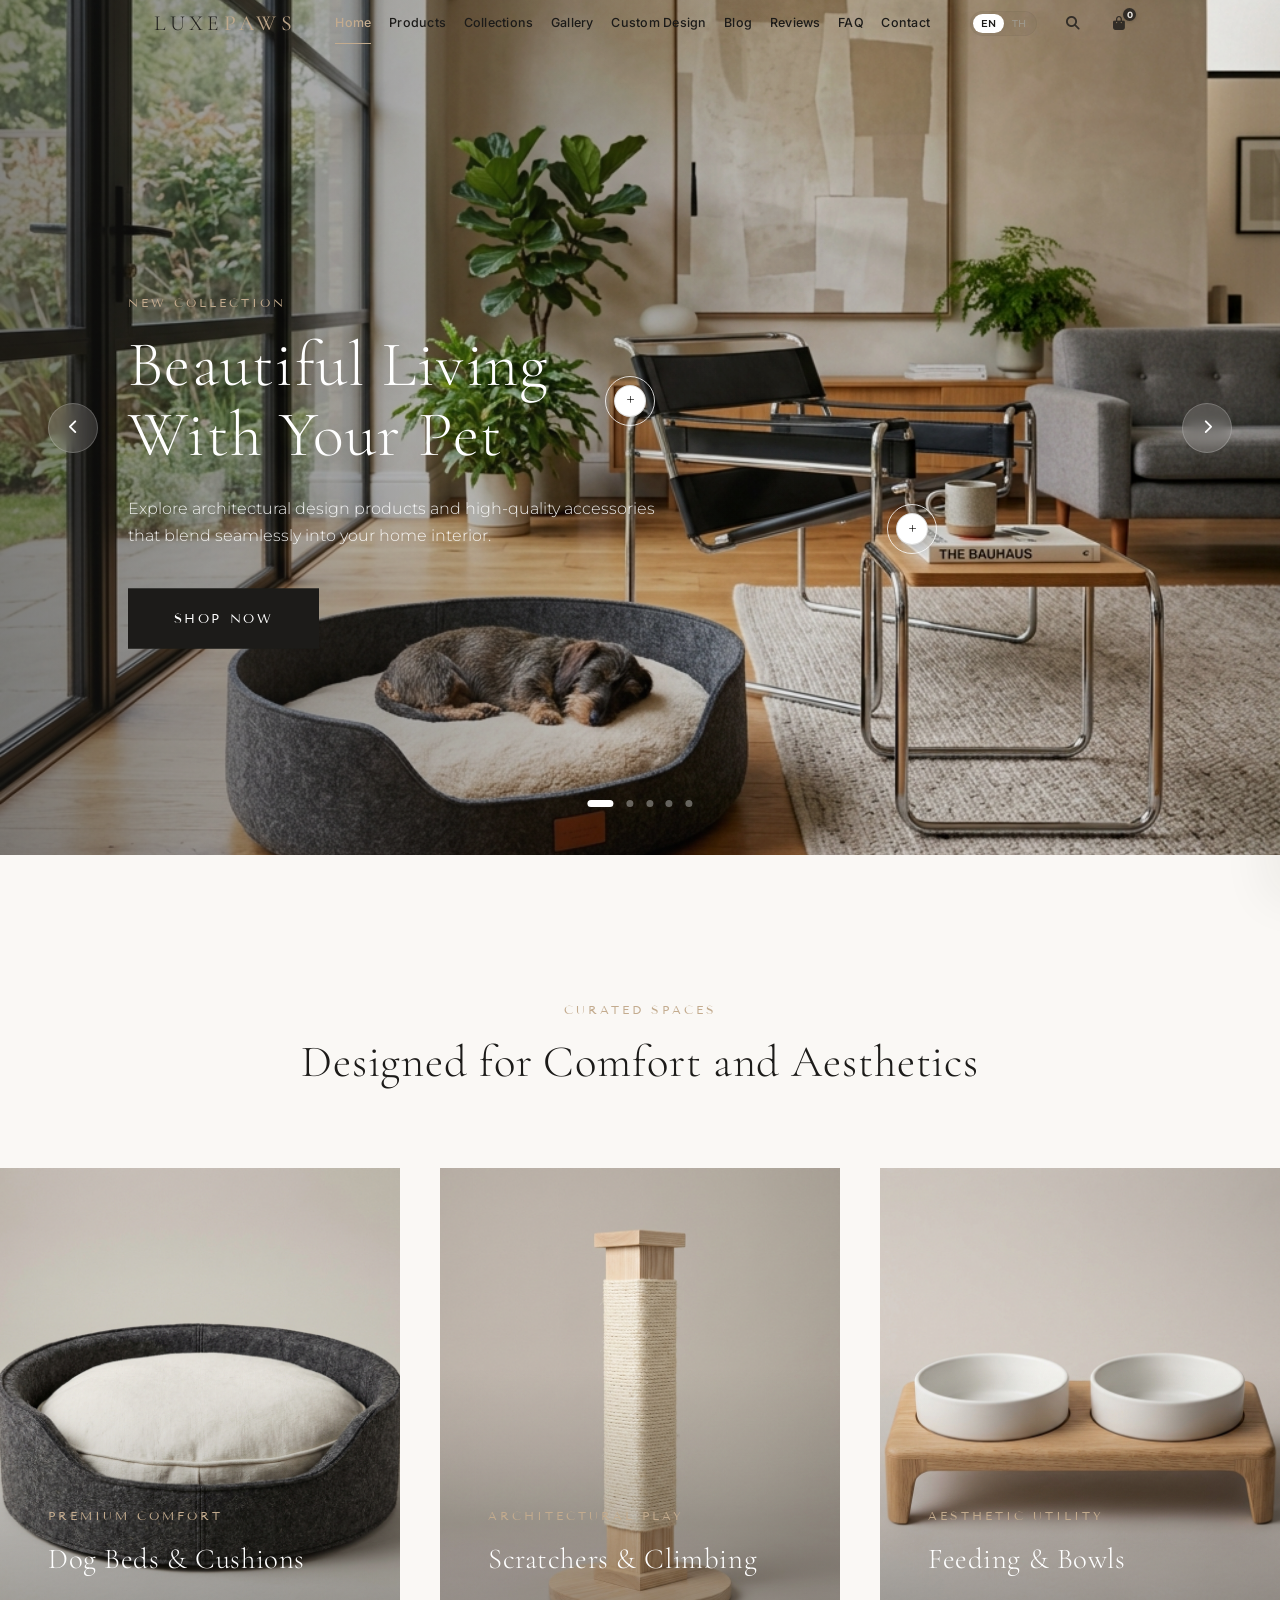
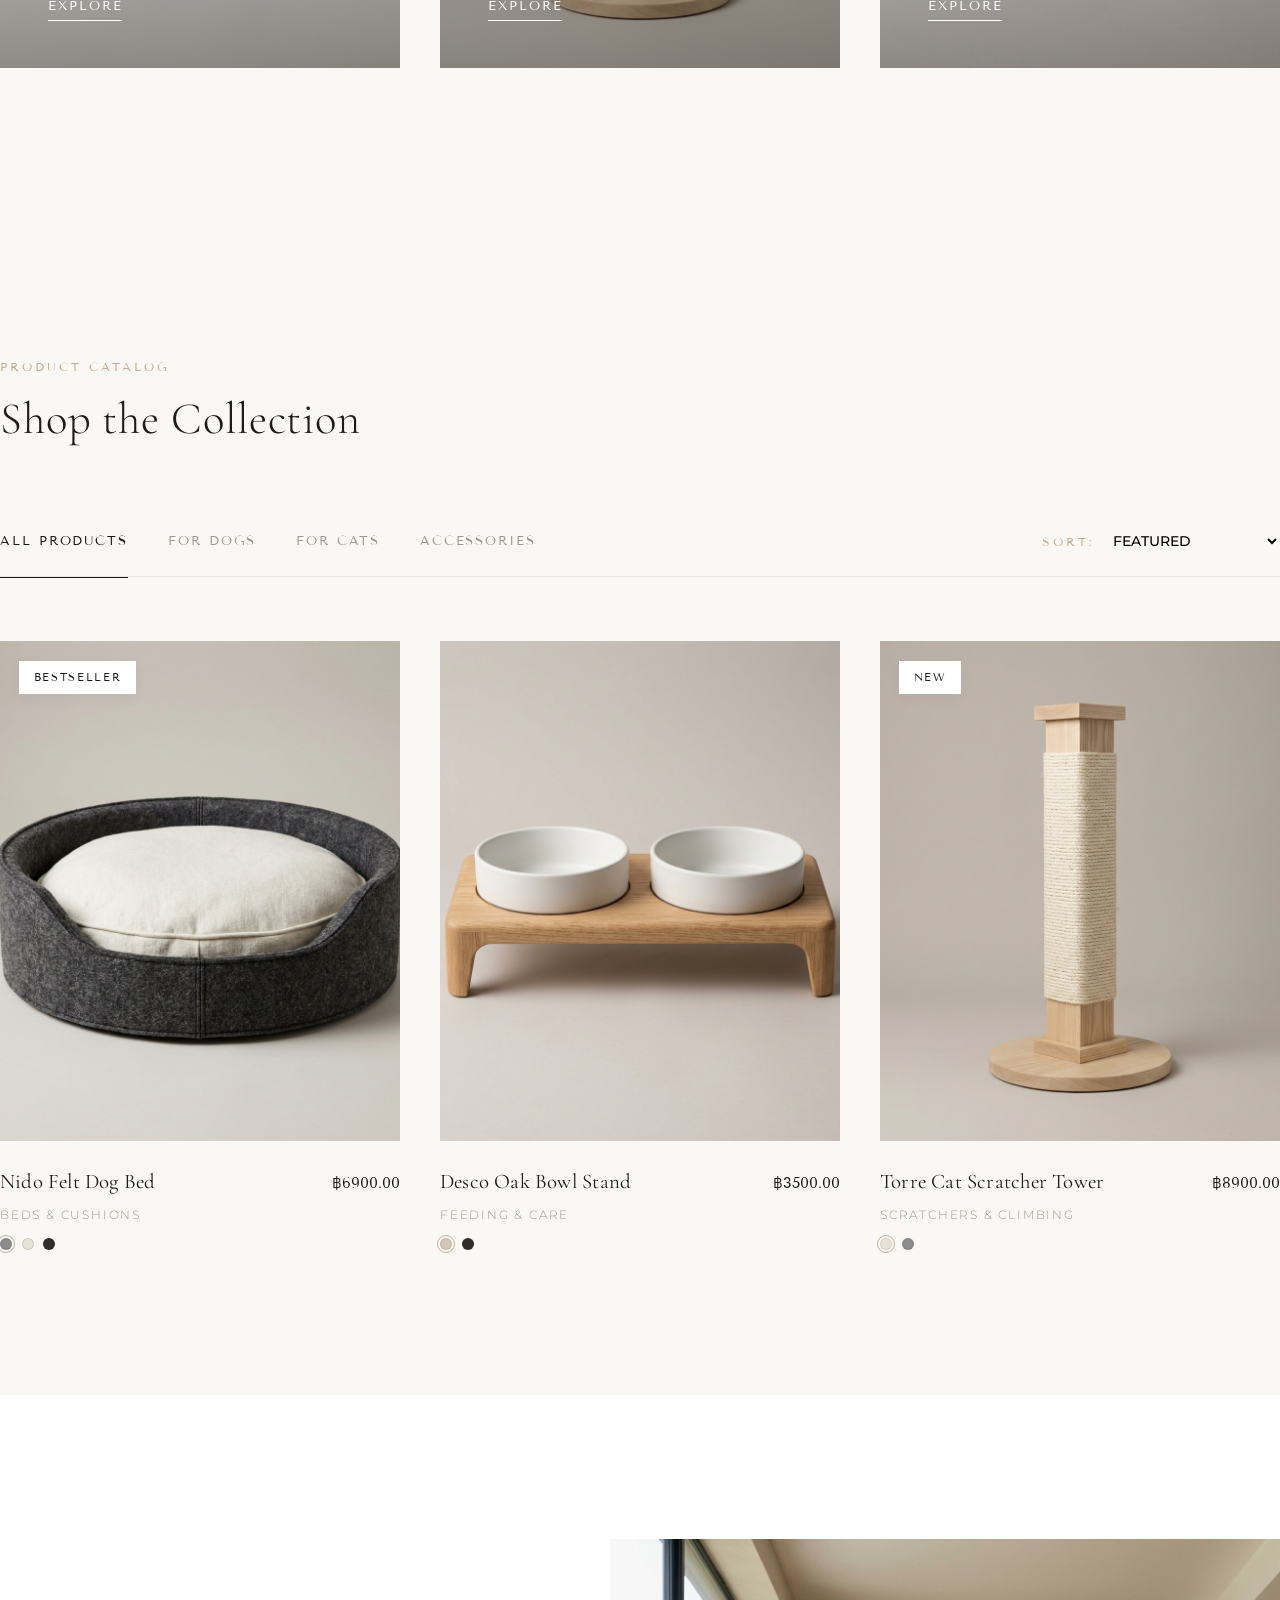
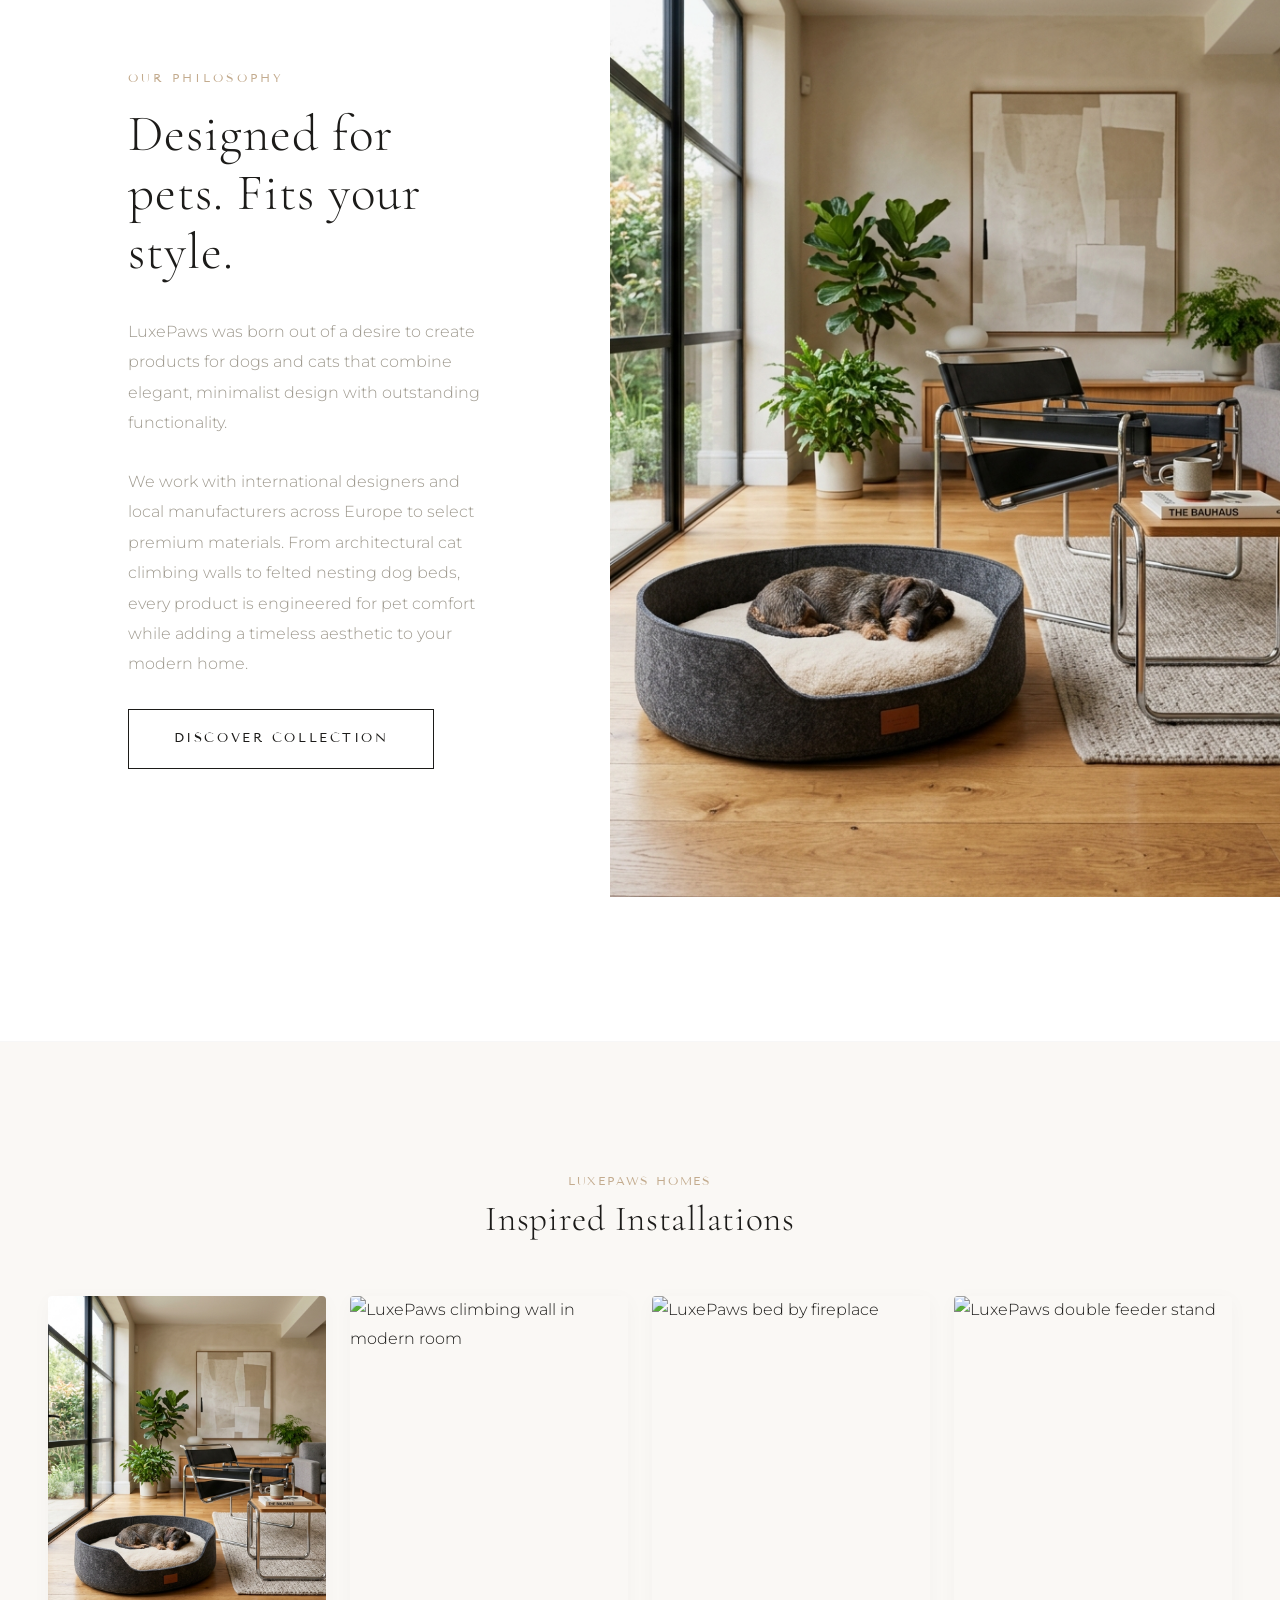
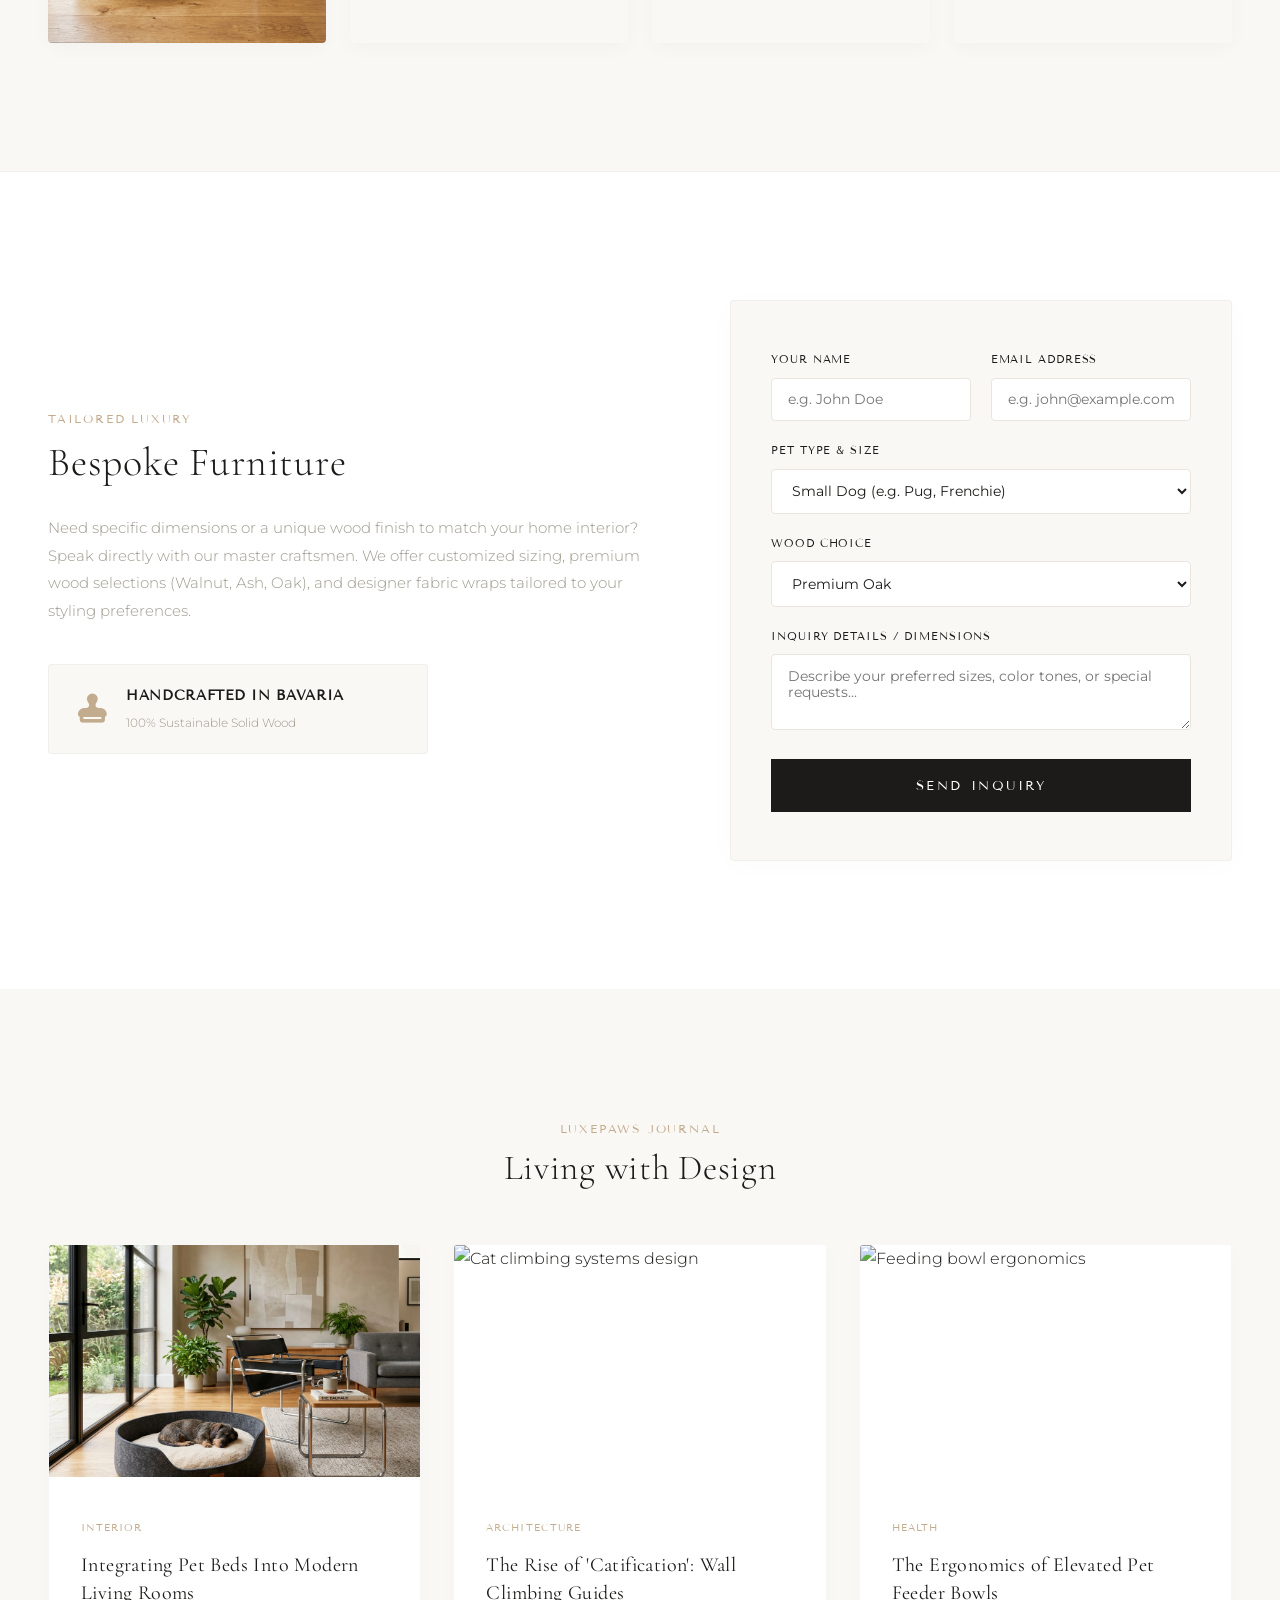
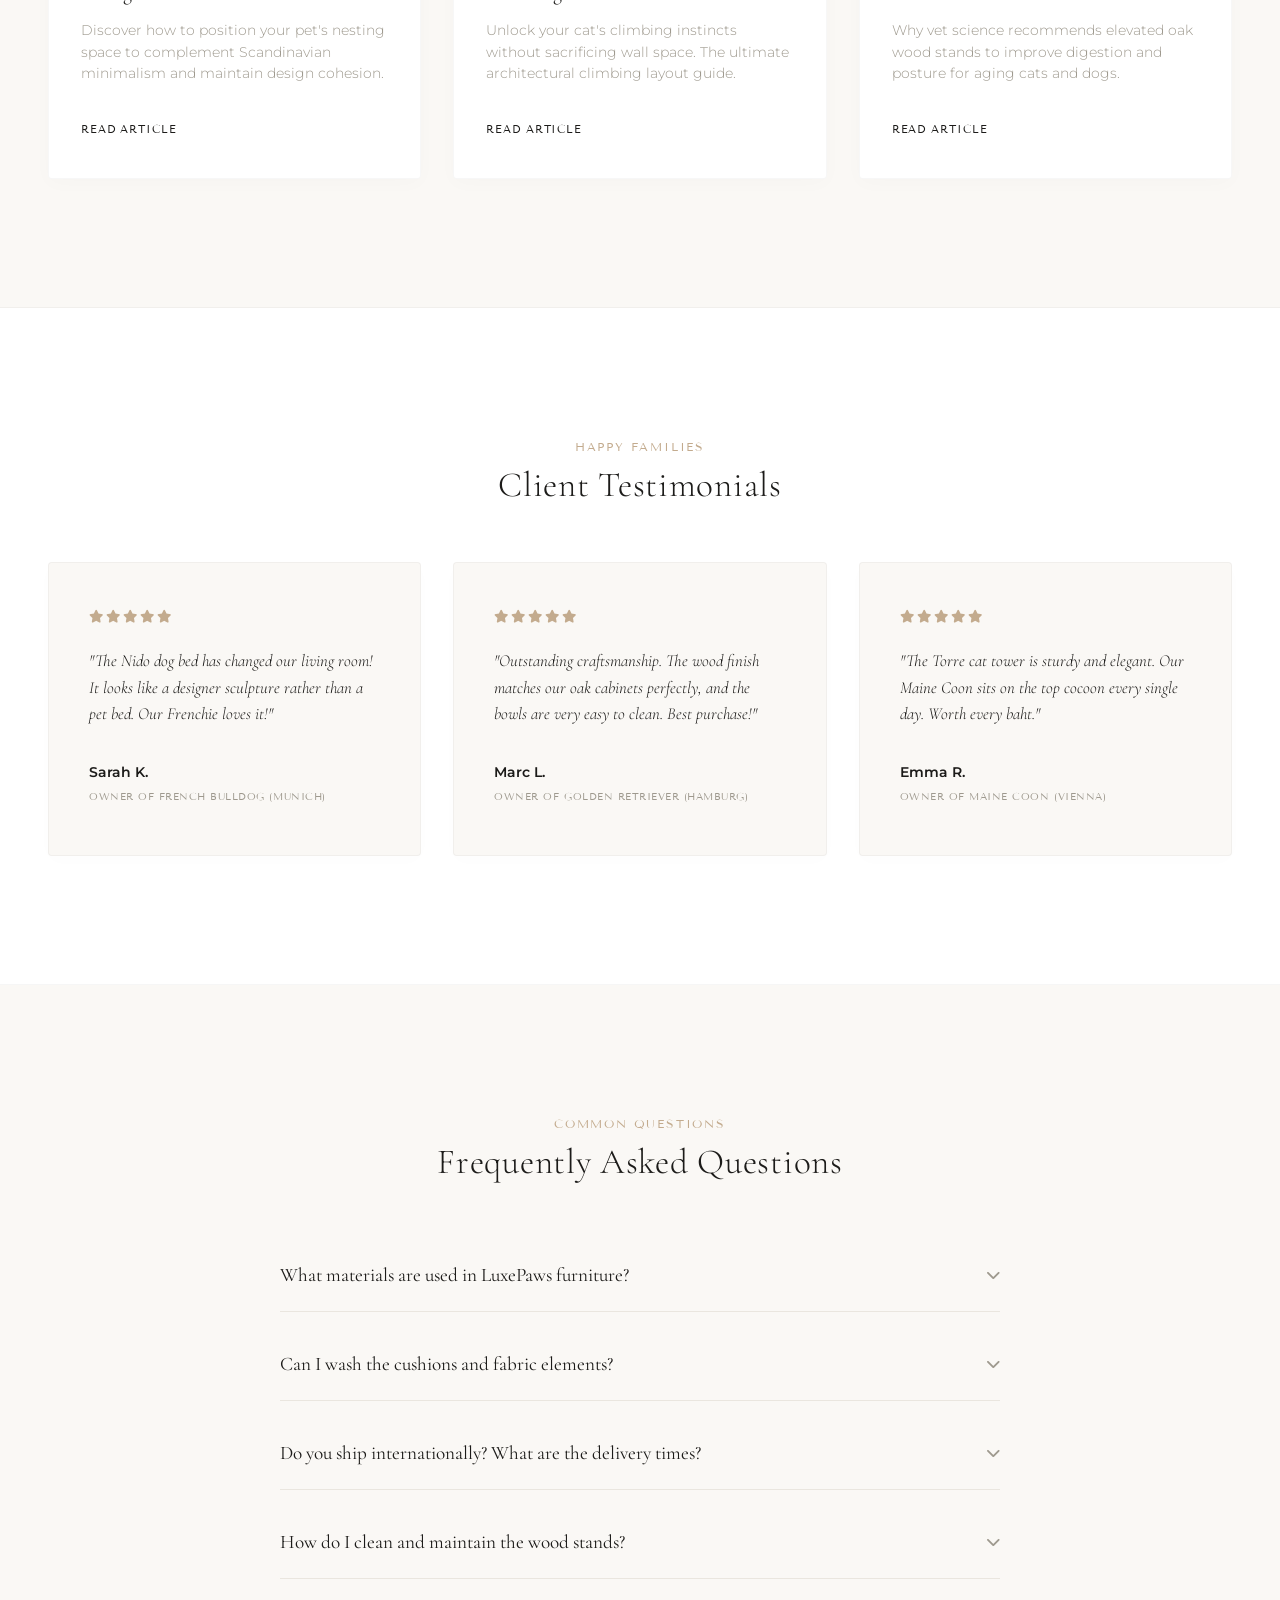
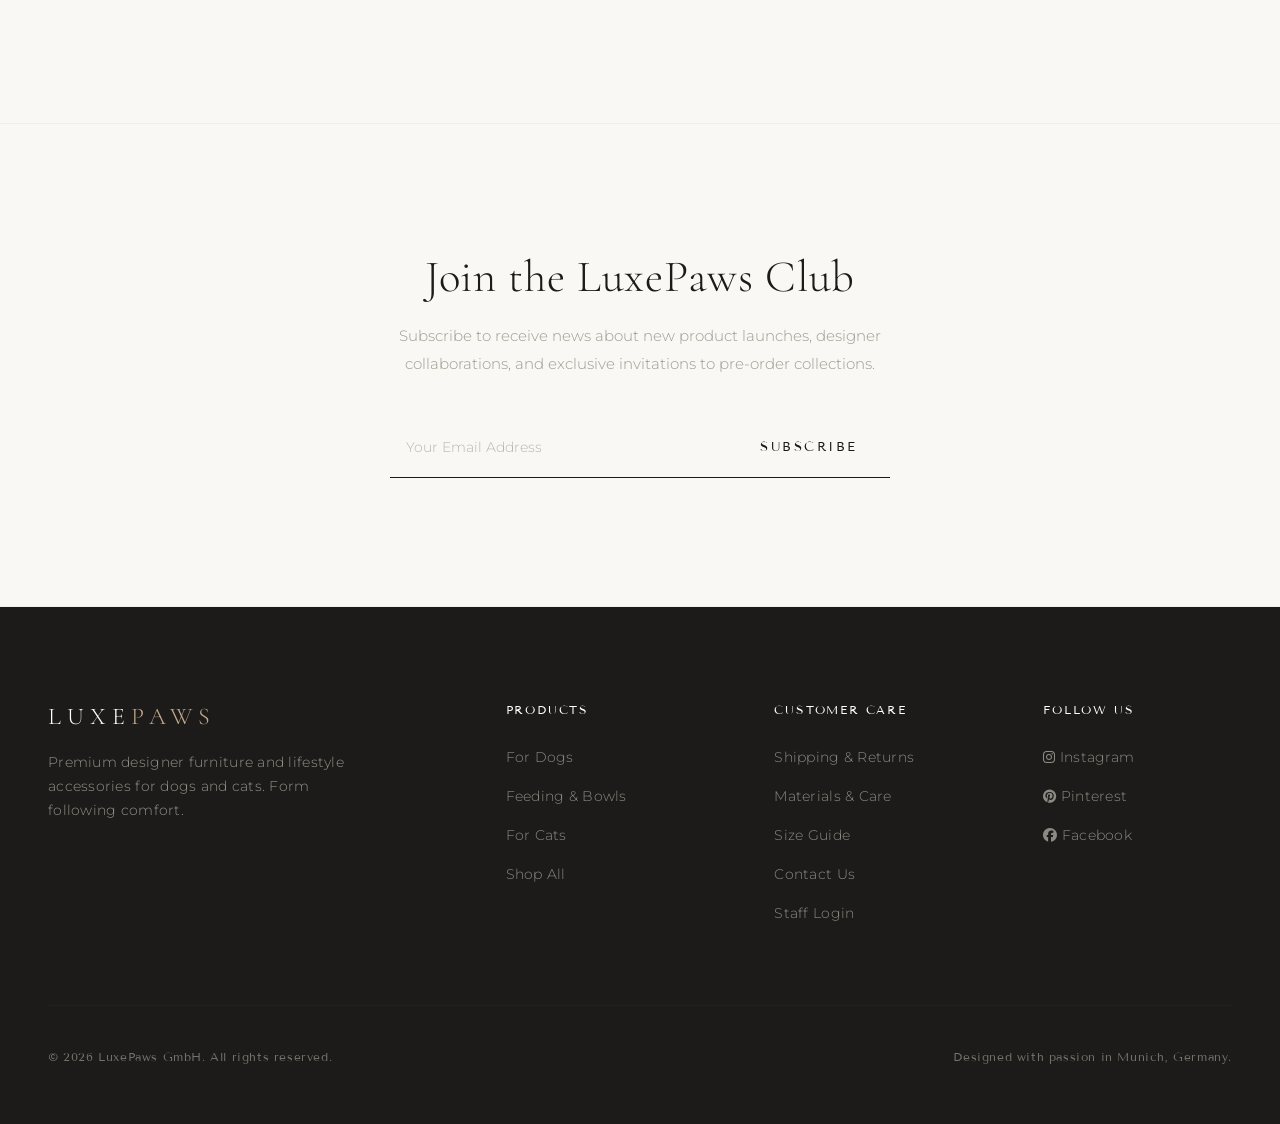
==== index.html @ c230a744 "Convert currency symbol and values to Thai Baht across storefront, cart, checkout, admin metrics, an" ====
<!DOCTYPE html>
<html lang="en">
<head>
  <meta charset="UTF-8">
  <meta name="viewport" content="width=device-width, initial-scale=1.0">
  <meta name="description" content="LuxePaws - Premium designer furniture and accessories for dogs and cats. Timeless design, sustainable materials, and exceptional quality.">
  <title>LuxePaws | Premium Design for Dogs & Cats</title>
  
  <!-- FontAwesome for icons -->
  <link rel="stylesheet" href="https://cdnjs.cloudflare.com/ajax/libs/font-awesome/6.4.0/css/all.min.css">
  
  <!-- Firebase App & Services SDK CDNs (Compat version) -->
  <script src="https://www.gstatic.com/firebasejs/10.8.0/firebase-app-compat.js"></script>
  <script src="https://www.gstatic.com/firebasejs/10.8.0/firebase-auth-compat.js"></script>
  <script src="https://www.gstatic.com/firebasejs/10.8.0/firebase-firestore-compat.js"></script>
  
  <!-- Custom CSS -->
  <link rel="stylesheet" href="index.css">
</head>
<body>

  <!-- Backdrop for Cart Drawer -->
  <div class="cart-backdrop" id="cartBackdrop"></div>

  <!-- Header Navigation (Apple-style Layout) -->
  <header id="header">
    <div class="container nav-wrapper">
      
      <!-- Logo (Left) -->
      <a href="#heroSection" class="logo" id="logoLink">Luxe<span>Paws</span></a>
      
      <!-- Navigation Links (Middle) -->
      <nav class="nav-links">
        <a href="#heroSection" data-i18n="nav_home">Home</a>
        <a href="#shop" class="filter-link" data-target="all" data-i18n="nav_products">Products</a>
        <a href="#collectionsSection" data-i18n="nav_collections">Collections</a>
        <a href="#gallerySection" data-i18n="nav_gallery">Gallery</a>
        <a href="#customSection" data-i18n="nav_custom">Custom Design</a>
        <a href="#blogSection" data-i18n="nav_blog">Blog</a>
        <a href="#reviewsSection" data-i18n="nav_reviews">Reviews</a>
        <a href="#faqSection" data-i18n="nav_faq">FAQ</a>
        <a href="#contactSection" data-i18n="nav_contact">Contact</a>
      </nav>
      
      <!-- Navigation Actions (Right) -->
      <div class="nav-actions">
        <!-- Language Switcher -->
        <div class="lang-switcher">
          <button class="lang-btn active" data-lang="en">EN</button>
          <button class="lang-btn" data-lang="th">TH</button>
        </div>
        
        <button class="nav-icon" id="searchBtn" aria-label="Search">
          <i class="fa-solid fa-magnifying-glass"></i>
        </button>
        <button class="nav-icon" id="cartToggleBtn" aria-label="Cart">
          <i class="fa-solid fa-bag-shopping"></i>
          <span class="cart-count" id="cartCount">0</span>
        </button>
        <button class="menu-toggle" id="menuToggle" aria-label="Menu">
          <span></span>
          <span></span>
        </button>
      </div>
    </div>
  </header>

  <!-- Hero Section with 5-Slide Carousel -->
  <section class="hero" id="heroSection">
    <div class="hero-slider" id="heroSlider">
      
      <!-- Slide 1 (Dog Bed Focus) -->
      <div class="slide active">
        <div class="hero-img-container">
          <img src="assets/hero_banner.png" alt="Modern minimalist living room featuring LuxePaws designer pet furniture">
          <div class="hero-overlay"></div>
          
          <!-- Interactive Hotspots for Slide 1 -->
          <div class="hotspot hotspot-1" id="hotspot1">
            <div class="hotspot-trigger"></div>
            <div class="hotspot-popover">
              <h4 data-i18n="hs1_title">Nido Felt Dog Bed</h4>
              <p data-i18n="hs1_desc">Circular felt pet bed with plush cushion</p>
              <div class="price">฿6,900.00</div>
              <button class="popover-action quick-add-btn" data-id="1" data-title="Nido Felt Dog Bed" data-price="6900.00" data-img="assets/dog_bed.png" data-i18n="quick_add">Quick Add</button>
            </div>
          </div>
          
          <div class="hotspot hotspot-2" id="hotspot2">
            <div class="hotspot-trigger"></div>
            <div class="hotspot-popover">
              <h4 data-i18n="hs2_title">Desco Oak Bowl Stand</h4>
              <p data-i18n="hs2_desc">Minimalist wood & ceramic feeder stand</p>
              <div class="price">฿3,500.00</div>
              <button class="popover-action quick-add-btn" data-id="2" data-title="Desco Oak Bowl Stand" data-price="3500.00" data-img="assets/pet_bowl.png" data-i18n="quick_add">Quick Add</button>
            </div>
          </div>
        </div>
        
        <div class="hero-content">
          <span class="section-subtitle" style="color: var(--color-accent);" data-i18n="hero_subtitle">New Collection</span>
          <h1 class="serif-font" data-i18n="hero_title">Beautiful Living With Your Pet</h1>
          <p data-i18n="hero_desc">Explore architectural design products and high-quality accessories that blend seamlessly into your home interior.</p>
          <a href="#shop" class="btn btn-primary" data-i18n="hero_cta">Shop Now</a>
        </div>
      </div>
      
      <!-- Slide 2 (Cat Climbing Focus) -->
      <div class="slide">
        <div class="hero-img-container">
          <img src="assets/hero_slide2.png" alt="Minimalist cat climbing walls and designer scratchers">
          <div class="hero-overlay"></div>
          
          <!-- Interactive Hotspot for Slide 2 -->
          <div class="hotspot" style="top: 52%; left: 55%;">
            <div class="hotspot-trigger"></div>
            <div class="hotspot-popover">
              <h4 data-i18n="p3_title">Torre Cat Scratcher Tower</h4>
              <p data-i18n="p3_cat">Scratchers & Climbing</p>
              <div class="price">฿8,900.00</div>
              <button class="popover-action quick-add-btn" data-id="3" data-title="Torre Cat Scratcher Tower" data-price="8900.00" data-img="assets/cat_scratch.png" data-i18n="quick_add">Quick Add</button>
            </div>
          </div>
        </div>
        
        <div class="hero-content">
          <span class="section-subtitle" style="color: var(--color-accent);" data-i18n="slide2_sub">Architectural Play</span>
          <h1 class="serif-font" data-i18n="slide2_title">Climbing Systems For Cats</h1>
          <p data-i18n="slide2_desc">Crafted with high-quality ash wood and cream sisal rope to keep your cat active without compromising your home's aesthetics.</p>
          <a href="#shop" class="btn btn-primary" data-i18n="hero_cta">Shop Now</a>
        </div>
      </div>
      
      <!-- Slide 3 (Dog Bed & Fireplace Focus) -->
      <div class="slide">
        <div class="hero-img-container">
          <img src="assets/hero_slide3.png" alt="Premium luxury wooden dog bed next to modern fireplace">
          <div class="hero-overlay"></div>
        </div>
        
        <div class="hero-content">
          <span class="section-subtitle" style="color: var(--color-accent);" data-i18n="slide3_sub">Cozy Retreat</span>
          <h1 class="serif-font" data-i18n="slide3_title">Premium Fireplace Beds</h1>
          <p data-i18n="slide3_desc">Handcrafted dog beds built next to cozy fireplaces for ultimate warmth and designer pet luxury.</p>
          <a href="#shop" class="btn btn-primary" data-i18n="hero_cta">Shop Now</a>
        </div>
      </div>
      
      <!-- Slide 4 (Aesthetic Feeder Stand Focus) -->
      <div class="slide">
        <div class="hero-img-container">
          <img src="assets/hero_slide4.png" alt="Luxury pet bowls next to modern kitchen counters">
          <div class="hero-overlay"></div>
        </div>
        
        <div class="hero-content">
          <span class="section-subtitle" style="color: var(--color-accent);" data-i18n="slide4_sub">Aesthetic Utility</span>
          <h1 class="serif-font" data-i18n="slide4_title">Sleek Oak Food Feeder</h1>
          <p data-i18n="slide4_desc">Beautifully engineered double pet feeder stand that coordinates perfectly with modern kitchen interiors.</p>
          <a href="#shop" class="btn btn-primary" data-i18n="hero_cta">Shop Now</a>
        </div>
      </div>
      
      <!-- Slide 5 (Designer Cat Cocoon Focus) -->
      <div class="slide">
        <div class="hero-img-container">
          <img src="assets/hero_slide5.png" alt="Designer cat cocoon sleeping bed in Scandinavian loft">
          <div class="hero-overlay"></div>
        </div>
        
        <div class="hero-content">
          <span class="section-subtitle" style="color: var(--color-accent);" data-i18n="slide5_sub">Editorial Sleeping</span>
          <h1 class="serif-font" data-i18n="slide5_title">Luxury Cat Cocoon Bed</h1>
          <p data-i18n="slide5_desc">Provide a cozy and private sanctuary for your cat with our architectural felt cat cave design.</p>
          <a href="#shop" class="btn btn-primary" data-i18n="hero_cta">Shop Now</a>
        </div>
      </div>
      
    </div>
    
    <!-- Slider Navigation Arrows -->
    <button class="slider-arrow prev" id="sliderPrevBtn" aria-label="Previous slide">
      <i class="fa-solid fa-chevron-left"></i>
    </button>
    <button class="slider-arrow next" id="sliderNextBtn" aria-label="Next slide">
      <i class="fa-solid fa-chevron-right"></i>
    </button>
    
    <!-- Slide Indicator Dots -->
    <div class="slider-dots" id="sliderDotsContainer">
      <span class="dot active" data-slide="0"></span>
      <span class="dot" data-slide="1"></span>
      <span class="dot" data-slide="2"></span>
      <span class="dot" data-slide="3"></span>
      <span class="dot" data-slide="4"></span>
    </div>
  </section>

  <!-- Collections Grid -->
  <section class="section container" id="collectionsSection">
    <div class="section-title-wrap text-center">
      <span class="section-subtitle" data-i18n="col_subtitle">Curated Spaces</span>
      <h2 class="section-title" data-i18n="col_title">Designed for Comfort and Aesthetics</h2>
    </div>
    
    <div class="collections-grid">
      <!-- Collection 1: Dogs -->
      <div class="collection-card filter-link" data-target="dog" id="colCardDog">
        <img src="assets/dog_bed.png" alt="Premium dog products" class="collection-img">
        <div class="collection-info">
          <span class="section-subtitle" data-i18n="col1_sub">Premium Comfort</span>
          <h3 data-i18n="col1_title">Dog Beds & Cushions</h3>
          <span class="btn-link" style="color: var(--color-white); border-color: var(--color-white);" data-i18n="explore">Explore</span>
        </div>
      </div>
      
      <!-- Collection 2: Cats -->
      <div class="collection-card filter-link" data-target="cat" id="colCardCat">
        <img src="assets/cat_scratch.png" alt="Architectural cat furniture" class="collection-img">
        <div class="collection-info">
          <span class="section-subtitle" data-i18n="col2_sub">Architectural Play</span>
          <h3 data-i18n="col2_title">Scratchers & Climbing</h3>
          <span class="btn-link" style="color: var(--color-white); border-color: var(--color-white);" data-i18n="explore">Explore</span>
        </div>
      </div>
      
      <!-- Collection 3: Accessories -->
      <div class="collection-card filter-link" data-target="accessories" id="colCardAcc">
        <img src="assets/pet_bowl.png" alt="Elegant feeding bowls" class="collection-img">
        <div class="collection-info">
          <span class="section-subtitle" data-i18n="col3_sub">Aesthetic Utility</span>
          <h3 data-i18n="col3_title">Feeding & Bowls</h3>
          <span class="btn-link" style="color: var(--color-white); border-color: var(--color-white);" data-i18n="explore">Explore</span>
        </div>
      </div>
    </div>
  </section>

  <!-- Product Catalog -->
  <section class="section container" id="shop">
    <div class="section-title-wrap">
      <span class="section-subtitle" data-i18n="shop_subtitle">Product Catalog</span>
      <h2 class="section-title" data-i18n="shop_title">Shop the Collection</h2>
    </div>
    
    <div class="catalog-controls">
      <div class="filter-group">
        <button class="filter-btn active" data-filter="all" id="filterAll" data-i18n="filter_all">All Products</button>
        <button class="filter-btn" data-filter="dog" id="filterDog" data-i18n="filter_dog">For Dogs</button>
        <button class="filter-btn" data-filter="cat" id="filterCat" data-i18n="filter_cat">For Cats</button>
        <button class="filter-btn" data-filter="accessories" id="filterAcc" data-i18n="filter_acc">Accessories</button>
      </div>
      <div class="sort-group">
        <span class="section-subtitle" style="display:inline; margin-right: 10px;" data-i18n="sort_label">Sort:</span>
        <select id="sortSelect" style="border:none; background:transparent; font-family:var(--font-sans); font-size:0.85rem; font-weight:500; text-transform:uppercase; outline:none; cursor:pointer;">
          <option value="featured" data-i18n="sort_featured">Featured</option>
          <option value="price-low" data-i18n="sort_low">Price: Low to High</option>
          <option value="price-high" data-i18n="sort_high">Price: High to Low</option>
        </select>
      </div>
    </div>
    
    <!-- Dynamic Product Grid (Rendered by JavaScript) -->
    <div class="product-grid" id="productGrid">
      <div style="grid-column: 1 / -1; text-align: center; color: var(--color-muted); font-family: var(--font-accent); font-size: 1rem; padding: 4rem 0;">
        Loading collection...
      </div>
    </div>
  </section>

  <!-- Brand Story Section -->
  <section class="section brand-story" id="about">
    <div class="story-grid">
      <div class="story-content">
        <span class="section-subtitle" data-i18n="story_subtitle">Our Philosophy</span>
        <h2 class="serif-font" data-i18n="story_title">Designed for pets. Fits your style.</h2>
        <p data-i18n="story_p1">LuxePaws was born out of a desire to create products for dogs and cats that combine elegant, minimalist design with outstanding functionality.</p>
        <p data-i18n="story_p2">We work with international designers and local manufacturers across Europe to select premium materials. From architectural cat climbing walls to felted nesting dog beds, every product is engineered for pet comfort while adding a timeless aesthetic to your modern home.</p>
        <a href="#shop" class="btn btn-secondary" id="storyShopBtn" data-i18n="story_btn">Discover Collection</a>
      </div>
      <div class="story-img">
        <img src="assets/hero_banner.png" alt="Elegant dog bed in beautifully designed apartment" id="storyImgElement">
      </div>
    </div>
  </section>

  <!-- Gallery Section -->
  <section class="gallery-section" id="gallerySection">
    <div class="container">
      <div class="section-header">
        <span class="subtitle" data-i18n="gallery_subtitle">LuxePaws Homes</span>
        <h2 class="title" data-i18n="gallery_title">Inspired Installations</h2>
      </div>
      <div class="gallery-grid">
        <div class="gallery-item">
          <img src="assets/hero_banner.png" alt="LuxePaws dog bed in premium loft">
          <div class="gallery-caption" data-i18n="gallery_cap1">Urban Loft, Munich</div>
        </div>
        <div class="gallery-item">
          <img src="assets/hero_slide2_1783520720625.png" alt="LuxePaws climbing wall in modern room">
          <div class="gallery-caption" data-i18n="gallery_cap2">Minimalist Condo, Berlin</div>
        </div>
        <div class="gallery-item">
          <img src="assets/hero_slide3_1783520737485.png" alt="LuxePaws bed by fireplace">
          <div class="gallery-caption" data-i18n="gallery_cap3">Cozy Chalet, Zurich</div>
        </div>
        <div class="gallery-item">
          <img src="assets/hero_slide4_1783520750258.png" alt="LuxePaws double feeder stand">
          <div class="gallery-caption" data-i18n="gallery_cap4">Penthouse Kitchen, Vienna</div>
        </div>
      </div>
    </div>
  </section>

  <!-- Custom Design Section -->
  <section class="custom-section" id="customSection">
    <div class="container">
      <div class="custom-wrap">
        <div class="custom-info">
          <span class="subtitle" data-i18n="custom_subtitle">Tailored Luxury</span>
          <h2 class="title" data-i18n="custom_title">Bespoke Furniture</h2>
          <p data-i18n="custom_desc">Need specific dimensions or a unique wood finish to match your home interior? Speak directly with our master craftsmen. We offer customized sizing, premium wood selections (Walnut, Ash, Oak), and designer fabric wraps tailored to your styling preferences.</p>
          <div class="craftsman-badge">
            <i class="fa-solid fa-stamp"></i>
            <div>
              <strong data-i18n="custom_badge_h">Handcrafted in Bavaria</strong>
              <p data-i18n="custom_badge_p">100% Sustainable Solid Wood</p>
            </div>
          </div>
        </div>
        <div class="custom-form-card">
          <form id="customInquiryForm">
            <div class="form-row">
              <div class="form-group">
                <label data-i18n="custom_form_name">Your Name</label>
                <input type="text" id="customName" required placeholder="e.g. John Doe" data-i18n-placeholder="checkout_name_ph">
              </div>
              <div class="form-group">
                <label data-i18n="custom_form_email">Email</label>
                <input type="email" id="customEmail" required placeholder="e.g. john@example.com" data-i18n-placeholder="checkout_email_ph">
              </div>
            </div>
            <div class="form-group">
              <label data-i18n="custom_form_pet">Pet Type & Size</label>
              <select id="customPetType">
                <option value="dog_small" data-i18n="custom_opt_ds">Small Dog (e.g. Pug, Frenchie)</option>
                <option value="dog_large" data-i18n="custom_opt_dl">Medium/Large Dog (e.g. Retriever)</option>
                <option value="cat" data-i18n="custom_opt_c">Cat (e.g. Maine Coon, British Shorthair)</option>
              </select>
            </div>
            <div class="form-group">
              <label data-i18n="custom_form_wood">Wood Choice</label>
              <select id="customWood">
                <option value="oak" data-i18n="custom_opt_oak">Premium Oak</option>
                <option value="ash" data-i18n="custom_opt_ash">Ash Wood</option>
                <option value="walnut" data-i18n="custom_opt_walnut">Classic Walnut</option>
              </select>
            </div>
            <div class="form-group">
              <label data-i18n="custom_form_notes">Inquiry Details / Dimensions</label>
              <textarea id="customNotes" rows="3" placeholder="Describe your preferred sizes, color tones, or special requests..." data-i18n-placeholder="custom_notes_ph"></textarea>
            </div>
            <button type="submit" class="btn btn-primary btn-block" id="customSubmitBtn" data-i18n="custom_submit">Send Inquiry</button>
          </form>
        </div>
      </div>
    </div>
  </section>

  <!-- Blog Section -->
  <section class="blog-section" id="blogSection">
    <div class="container">
      <div class="section-header">
        <span class="subtitle" data-i18n="blog_subtitle">LuxePaws Journal</span>
        <h2 class="title" data-i18n="blog_title">Living with Design</h2>
      </div>
      <div class="blog-grid">
        <article class="blog-card">
          <div class="blog-img-wrap">
            <img src="assets/hero_banner.png" alt="Pet furniture placement tips">
          </div>
          <div class="blog-content">
            <span class="blog-tag" data-i18n="blog_tag1">Interior</span>
            <h3 data-i18n="blog_post1_title">Integrating Pet Beds Into Modern Living Rooms</h3>
            <p data-i18n="blog_post1_excerpt">Discover how to position your pet's nesting space to complement Scandinavian minimalism and maintain design cohesion.</p>
            <a href="#" class="read-more" data-i18n="blog_read_more">Read Article <i class="fa-solid fa-arrow-right-long"></i></a>
          </div>
        </article>
        <article class="blog-card">
          <div class="blog-img-wrap">
            <img src="assets/hero_slide2_1783520720625.png" alt="Cat climbing systems design">
          </div>
          <div class="blog-content">
            <span class="blog-tag" data-i18n="blog_tag2">Architecture</span>
            <h3 data-i18n="blog_post2_title">The Rise of 'Catification': Wall Climbing Guides</h3>
            <p data-i18n="blog_post2_excerpt">Unlock your cat's climbing instincts without sacrificing wall space. The ultimate architectural climbing layout guide.</p>
            <a href="#" class="read-more" data-i18n="blog_read_more">Read Article <i class="fa-solid fa-arrow-right-long"></i></a>
          </div>
        </article>
        <article class="blog-card">
          <div class="blog-img-wrap">
            <img src="assets/hero_slide4_1783520750258.png" alt="Feeding bowl ergonomics">
          </div>
          <div class="blog-content">
            <span class="blog-tag" data-i18n="blog_tag3">Health</span>
            <h3 data-i18n="blog_post3_title">The Ergonomics of Elevated Pet Feeder Bowls</h3>
            <p data-i18n="blog_post3_excerpt">Why vet science recommends elevated oak wood stands to improve digestion and posture for aging cats and dogs.</p>
            <a href="#" class="read-more" data-i18n="blog_read_more">Read Article <i class="fa-solid fa-arrow-right-long"></i></a>
          </div>
        </article>
      </div>
    </div>
  </section>

  <!-- Reviews Section -->
  <section class="reviews-section" id="reviewsSection">
    <div class="container">
      <div class="section-header">
        <span class="subtitle" data-i18n="reviews_subtitle">Happy Families</span>
        <h2 class="title" data-i18n="reviews_title">Client Testimonials</h2>
      </div>
      <div class="reviews-grid">
        <div class="review-card">
          <div class="review-stars">
            <i class="fa-solid fa-star"></i>
            <i class="fa-solid fa-star"></i>
            <i class="fa-solid fa-star"></i>
            <i class="fa-solid fa-star"></i>
            <i class="fa-solid fa-star"></i>
          </div>
          <p class="review-text" data-i18n="review1_text">"The Nido dog bed has changed our living room! It looks like a designer sculpture rather than a pet bed. Our Frenchie loves it!"</p>
          <div class="reviewer-info">
            <strong class="reviewer-name">Sarah K.</strong>
            <span class="reviewer-title" data-i18n="reviewer1_title">Owner of French Bulldog (Munich)</span>
          </div>
        </div>
        <div class="review-card">
          <div class="review-stars">
            <i class="fa-solid fa-star"></i>
            <i class="fa-solid fa-star"></i>
            <i class="fa-solid fa-star"></i>
            <i class="fa-solid fa-star"></i>
            <i class="fa-solid fa-star"></i>
          </div>
          <p class="review-text" data-i18n="review2_text">"Outstanding craftsmanship. The wood finish matches our oak cabinets perfectly, and the bowls are very easy to clean. Best purchase!"</p>
          <div class="reviewer-info">
            <strong class="reviewer-name">Marc L.</strong>
            <span class="reviewer-title" data-i18n="reviewer2_title">Owner of Golden Retriever (Hamburg)</span>
          </div>
        </div>
        <div class="review-card">
          <div class="review-stars">
            <i class="fa-solid fa-star"></i>
            <i class="fa-solid fa-star"></i>
            <i class="fa-solid fa-star"></i>
            <i class="fa-solid fa-star"></i>
            <i class="fa-solid fa-star"></i>
          </div>
          <p class="review-text" data-i18n="review3_text">"The Torre cat tower is sturdy and elegant. Our Maine Coon sits on the top cocoon every single day. Worth every euro."</p>
          <div class="reviewer-info">
            <strong class="reviewer-name">Emma R.</strong>
            <span class="reviewer-title" data-i18n="reviewer3_title">Owner of Maine Coon (Vienna)</span>
          </div>
        </div>
      </div>
    </div>
  </section>

  <!-- FAQ Section -->
  <section class="faq-section" id="faqSection">
    <div class="container">
      <div class="section-header">
        <span class="subtitle" data-i18n="faq_subtitle">Common Questions</span>
        <h2 class="title" data-i18n="faq_title">Frequently Asked Questions</h2>
      </div>
      <div class="faq-list">
        <div class="faq-item">
          <button class="faq-question">
            <span data-i18n="faq_q1">What materials are used in LuxePaws furniture?</span>
            <i class="fa-solid fa-chevron-down faq-icon"></i>
          </button>
          <div class="faq-answer">
            <p data-i18n="faq_a1">We use certified premium materials: 100% sustainable European solid wood (Oak, Ash, Walnut), hypoallergenic natural wool felts, and highly durable designer upholstery fabrics built to resist scratch wear.</p>
          </div>
        </div>
        <div class="faq-item">
          <button class="faq-question">
            <span data-i18n="faq_q2">Can I wash the cushions and fabric elements?</span>
            <i class="fa-solid fa-chevron-down faq-icon"></i>
          </button>
          <div class="faq-answer">
            <p data-i18n="faq_a2">Yes, all our pet bed covers and cushion cases feature premium hidden zippers and are fully machine washable on a gentle cycle (30°C / cold wash).</p>
          </div>
        </div>
        <div class="faq-item">
          <button class="faq-question">
            <span data-i18n="faq_q3">Do you ship internationally? What are the delivery times?</span>
            <i class="fa-solid fa-chevron-down faq-icon"></i>
          </button>
          <div class="faq-answer">
            <p data-i18n="faq_a3">Yes, we deliver worldwide. In-stock products ship within 48 hours. Custom craft works take approximately 2-4 weeks to manufacture in Bavaria before express dispatch.</p>
          </div>
        </div>
        <div class="faq-item">
          <button class="faq-question">
            <span data-i18n="faq_q4">How do I clean and maintain the wood stands?</span>
            <i class="fa-solid fa-chevron-down faq-icon"></i>
          </button>
          <div class="faq-answer">
            <p data-i18n="faq_a4">All wooden stands are sealed with water-resistant pet-safe oils. Simply wipe down spills with a damp cloth. Avoid harsh chemical cleaners to protect the natural timber glaze.</p>
          </div>
        </div>
      </div>
    </div>
  </section>

  <!-- Newsletter Section -->
  <section class="newsletter">
    <div class="container newsletter-wrap">
      <h2 data-i18n="news_title">Join the LuxePaws Club</h2>
      <p data-i18n="news_desc">Subscribe to receive news about new product launches, designer collaborations, and exclusive invitations to pre-order collections.</p>
      <form class="newsletter-form" id="newsletterForm" onsubmit="event.preventDefault(); alert(this.getAttribute('data-lang') === 'th' ? 'ขอบคุณที่สมัครรับข่าวสาร!' : 'Thank you for subscribing!'); this.reset();">
        <input type="email" placeholder="Your Email Address" class="newsletter-input" required id="newsletterEmailInput" data-i18n-placeholder="news_placeholder">
        <button type="submit" class="btn btn-primary" id="newsletterSubmitBtn" data-i18n="news_submit">Subscribe</button>
      </form>
    </div>
  </section>

  <!-- Footer -->
  <footer id="contactSection">
    <div class="container">
      <div class="footer-grid">
        <div class="footer-brand">
          <h3>Luxe<span>Paws</span></h3>
          <p data-i18n="footer_desc">Premium designer furniture and lifestyle accessories for dogs and cats. Form following comfort.</p>
        </div>
        <div class="footer-col">
          <h4 data-i18n="footer_col1_header">Products</h4>
          <ul>
            <li><a href="#" class="filter-link" data-target="dog" data-i18n="nav_dogs">Dog Beds</a></li>
            <li><a href="#" class="filter-link" data-target="accessories" data-i18n="col3_title">Bowl Stands</a></li>
            <li><a href="#" class="filter-link" data-target="cat" data-i18n="nav_cats">Cat Scratchers</a></li>
            <li><a href="#" class="filter-link" data-target="all" data-i18n="nav_shop_all">New Arrivals</a></li>
          </ul>
        </div>
        <div class="footer-col">
          <h4 data-i18n="footer_col2_header">Customer Care</h4>
          <ul>
            <li><a href="#" data-i18n="footer_ship">Shipping & Returns</a></li>
            <li><a href="#" data-i18n="footer_care">Materials & Care</a></li>
            <li><a href="#" data-i18n="footer_size">Size Guide</a></li>
            <li><a href="#" data-i18n="footer_contact">Contact Us</a></li>
            <li><a href="admin.html" data-i18n="footer_admin">Staff Login</a></li>
          </ul>
        </div>
        <div class="footer-col">
          <h4 data-i18n="footer_col3_header">Follow Us</h4>
          <ul>
            <li><a href="#"><i class="fa-brands fa-instagram"></i> Instagram</a></li>
            <li><a href="#"><i class="fa-brands fa-pinterest"></i> Pinterest</a></li>
            <li><a href="#"><i class="fa-brands fa-facebook"></i> Facebook</a></li>
          </ul>
        </div>
      </div>
      <div class="footer-bottom">
        <p data-i18n="footer_copy">&copy; 2026 LuxePaws GmbH. All rights reserved.</p>
        <p data-i18n="footer_loc">Designed with passion in Munich, Germany.</p>
      </div>
    </div>
  </footer>

  <!-- Slide-out Cart Drawer -->
  <div class="cart-drawer" id="cartDrawer">
    <div class="cart-header">
      <h3 data-i18n="cart_header">Your Shopping Bag</h3>
      <button class="cart-close" id="cartCloseBtn" aria-label="Close cart">
        <i class="fa-solid fa-xmark"></i>
      </button>
    </div>
    
    <!-- Cart Items list -->
    <div class="cart-items" id="cartItemsList">
      <div class="cart-empty-msg" id="cartEmptyMsg" data-i18n="cart_empty">Your bag is empty.</div>
    </div>
    
    <div class="cart-footer">
      <div class="subtotal-row">
        <span data-i18n="cart_subtotal_label">Subtotal</span>
        <span id="cartSubtotal">฿0.00</span>
      </div>
      <button class="btn btn-primary" id="checkoutBtn" data-i18n="cart_checkout">Checkout</button>
    </div>
  </div>

  <!-- Checkout Form Modal -->
  <div class="checkout-backdrop" id="checkoutBackdrop"></div>
  <div class="checkout-modal" id="checkoutModal">
    <div class="checkout-header">
      <h3 data-i18n="checkout_header">Complete Your Order</h3>
      <button class="checkout-close" id="checkoutCloseBtn" aria-label="Close checkout">
        <i class="fa-solid fa-xmark"></i>
      </button>
    </div>
    <form class="checkout-form" id="checkoutForm">
      <div class="form-group">
        <label for="checkoutName" data-i18n="checkout_name_label">Full Name</label>
        <input type="text" id="checkoutName" required placeholder="e.g. John Doe" data-i18n-placeholder="checkout_name_ph">
      </div>
      <div class="form-group">
        <label for="checkoutEmail" data-i18n="checkout_email_label">Email Address</label>
        <input type="email" id="checkoutEmail" required placeholder="e.g. john@example.com" data-i18n-placeholder="checkout_email_ph">
      </div>
      <div class="form-group">
        <label for="checkoutAddress" data-i18n="checkout_address_label">Shipping Address</label>
        <textarea id="checkoutAddress" required placeholder="e.g. 123 Luxury Way, Bangkok, Thailand" data-i18n-placeholder="checkout_address_ph" rows="3"></textarea>
      </div>
      
      <!-- Mock Credit Card Payment -->
      <div class="payment-group">
        <h4 data-i18n="checkout_payment_header">Payment Method</h4>
        <div class="mock-card">
          <i class="fa-solid fa-credit-card mock-card-icon"></i>
          <span data-i18n="checkout_mock_card">Mock Demo Payment (No real card required)</span>
        </div>
      </div>
      
      <div class="checkout-summary">
        <div class="summary-row">
          <span data-i18n="cart_subtotal_label">Subtotal</span>
          <span id="checkoutSummaryTotal">฿0.00</span>
        </div>
      </div>
      
      <button type="submit" class="btn btn-primary btn-submit-order" id="submitOrderBtn" data-i18n="checkout_submit">Place Order</button>
    </form>
  </div>

  <!-- Order Success Confirmation Modal -->
  <div class="success-backdrop" id="successBackdrop"></div>
  <div class="success-modal" id="successModal">
    <div class="success-icon-wrap">
      <i class="fa-solid fa-circle-check"></i>
    </div>
    <h3 data-i18n="success_title">Order Placed Successfully!</h3>
    <p data-i18n="success_desc">Thank you for your purchase. Your order has been registered in our database system.</p>
    <div class="order-id-box">
      <span data-i18n="success_order_id_label">Order ID:</span>
      <strong id="successOrderId">#000000</strong>
    </div>
    <button class="btn btn-secondary btn-close-success" id="closeSuccessBtn" data-i18n="success_close">Continue Shopping</button>
  </div>

  <!-- Custom JavaScript -->
  <script src="app.js"></script>
</body>
</html>
---- index.css ----
/* CSS Design System for LuxePaws (Premium Luxury Pet Design Store) */
@import url('https://fonts.googleapis.com/css2?family=Cormorant+Garamond:ital,wght@0,300;0,400;0,500;0,600;0,700;1,300;1,400;1,500&family=IBM+Plex+Sans+Thai:wght@300;400;500;600&family=Montserrat:wght@100;200;300;400;500;600&family=Tenor+Sans&family=Inter:wght@300;400;500;600&family=Prompt:wght@300;400;500;600&display=swap');

:root {
  /* Color Palette - Premium Luxury & Soft Editorial Tones */
  --color-dark: #1C1B19;       /* Softer warm charcoal black */
  --color-light: #FAF8F5;      /* Extremely soft, expensive off-white cream */
  --color-light-gray: #EAE6DF; /* Soft warm grey separator */
  --color-muted: #9E998E;      /* Elegant taupe grey for descriptions */
  --color-accent: #C3AB8E;     /* True champagne gold */
  --color-accent-hover: #AF977B;
  --color-white: #FFFFFF;
  --color-backdrop: rgba(28, 27, 25, 0.3);
  --color-glass: rgba(250, 248, 245, 0.85);

  /* Fonts */
  --font-serif: 'Cormorant Garamond', 'IBM Plex Sans Thai', serif;
  --font-sans: 'Montserrat', 'IBM Plex Sans Thai', sans-serif;
  --font-accent: 'Tenor Sans', 'IBM Plex Sans Thai', sans-serif;
  --font-menu: 'Inter', 'Prompt', sans-serif;

  /* Layout and Spacing */
  --header-height: 48px;
  --transition-smooth: all 0.5s cubic-bezier(0.25, 1, 0.5, 1); /* Elegant decelerating cubic transition */
  --transition-fast: all 0.25s ease;
  --shadow-premium: 0 15px 35px -20px rgba(28, 27, 25, 0.08);
  --shadow-glass: 0 8px 32px 0 rgba(28, 27, 25, 0.03);
}

/* Reset & Base Styles */
*, *::before, *::after {
  box-sizing: border-box;
  margin: 0;
  padding: 0;
}

html {
  scroll-behavior: smooth;
  font-size: 16px;
  background-color: var(--color-light);
  color: var(--color-dark);
}

section, footer {
  scroll-margin-top: calc(var(--header-height) + 15px);
}

body {
  font-family: var(--font-sans);
  font-weight: 300;
  line-height: 1.8; /* Open editorial line-height */
  overflow-x: hidden;
  -webkit-font-smoothing: antialiased;
}

a {
  text-decoration: none;
  color: inherit;
  transition: var(--transition-fast);
}

button {
  background: none;
  border: none;
  font-family: inherit;
  cursor: pointer;
  outline: none;
}

ul {
  list-style: none;
}

img {
  max-width: 100%;
  display: block;
  object-fit: cover;
}

/* Typography Utilities */
h1, h2, h3, h4 {
  font-family: var(--font-serif);
  font-weight: 300;
  line-height: 1.15;
  letter-spacing: 0.02em;
}

.serif-font {
  font-family: var(--font-serif);
}

.text-center { text-align: center; }

/* Grid Layout & Containers */
.container {
  max-width: 1440px;
  margin: 0 auto;
  padding: 0 3rem;
}

@media (max-width: 768px) {
  .container {
    padding: 0 1.5rem;
  }
}

/* Buttons */
.btn {
  display: inline-flex;
  align-items: center;
  justify-content: center;
  padding: 1.1rem 2.8rem;
  font-family: var(--font-accent);
  font-size: 0.8rem;
  font-weight: 400;
  text-transform: uppercase;
  letter-spacing: 0.2em;
  transition: var(--transition-smooth);
  position: relative;
  overflow: hidden;
  border-radius: 0; /* Boxy luxury shapes */
  border: 1px solid transparent;
}

.btn-primary {
  background-color: var(--color-dark);
  color: var(--color-white);
  border-color: var(--color-dark);
}

.btn-primary:hover {
  background-color: transparent;
  color: var(--color-dark);
  border-color: var(--color-dark);
}

.btn-secondary {
  border: 1px solid var(--color-dark);
  color: var(--color-dark);
  background-color: transparent;
}

.btn-secondary:hover {
  background-color: var(--color-dark);
  color: var(--color-white);
}

.btn-link {
  padding: 0;
  font-family: var(--font-accent);
  font-size: 0.8rem;
  font-weight: 400;
  text-transform: uppercase;
  letter-spacing: 0.15em;
  color: var(--color-dark);
  border-bottom: 1px solid var(--color-accent);
  padding-bottom: 6px;
  transition: var(--transition-smooth);
}

.btn-link:hover {
  color: var(--color-accent);
  border-color: var(--color-dark);
}

/* Header & Centered Navigation (Luxury Floating Layout) */
header {
  position: fixed;
  top: 0;
  left: 0;
  width: 100%;
  height: var(--header-height);
  z-index: 100;
  background-color: transparent;
  transition: background-color 0.4s cubic-bezier(0.16, 1, 0.3, 1), border-color 0.4s ease, box-shadow 0.4s ease;
  display: flex;
  align-items: center;
  border-bottom: 1px solid transparent;
}

header.scrolled {
  background-color: rgba(250, 248, 245, 0.88);
  backdrop-filter: saturate(180%) blur(20px);
  -webkit-backdrop-filter: saturate(180%) blur(20px);
  border-bottom: 1px solid rgba(28, 27, 25, 0.05);
  box-shadow: 0 4px 30px rgba(28, 27, 25, 0.04);
}

.nav-wrapper {
  display: flex;
  justify-content: space-between;
  align-items: center;
  width: 100%;
  max-width: 1024px;
  margin: 0 auto;
  padding: 0 22px;
}

.nav-links {
  display: flex;
  gap: 1.1rem;
  align-items: center;
}

.nav-links a {
  font-family: var(--font-menu); /* Inter + Prompt (Minimalist style) */
  font-size: 0.78rem; /* Extremely clean scale */
  font-weight: 500;
  letter-spacing: 0.02em;
  padding: 0.6rem 0;
  color: var(--color-dark);
  position: relative;
  transition: color 0.3s ease;
  text-transform: none; /* Elegant sentence case */
  text-decoration: none;
}

.nav-links a:hover,
.nav-links a.active {
  color: var(--color-accent);
}

/* Premium thin sliding underline */
.nav-links a::after {
  display: block;
  content: '';
  position: absolute;
  bottom: 0;
  left: 0;
  width: 100%;
  height: 1px;
  background-color: var(--color-accent);
  transform: scaleX(0);
  transform-origin: right;
  transition: transform 0.4s cubic-bezier(0.16, 1, 0.3, 1);
}

.nav-links a:hover::after,
.nav-links a.active::after {
  transform: scaleX(1);
  transform-origin: left;
}

/* Centered Logo */
.logo {
  font-family: var(--font-serif); /* Editorial Cormorant Garamond */
  font-size: 1.35rem;
  font-weight: 300;
  letter-spacing: 0.2em;
  text-transform: uppercase;
  color: var(--color-dark);
  display: flex;
  align-items: center;
  justify-content: flex-start;
  padding-left: 0.2em;
  opacity: 0.95;
  transition: opacity 0.3s ease;
}

.logo:hover {
  opacity: 1;
}

.logo span {
  font-weight: 450;
  color: var(--color-accent);
}

.nav-actions {
  display: flex;
  align-items: center;
  gap: 1.5rem;
  justify-content: flex-end;
}

/* Premium Capsule Language Switcher */
.lang-switcher {
  display: flex;
  align-items: center;
  background-color: rgba(28, 27, 25, 0.04);
  padding: 2px;
  border-radius: 30px;
  border: 1px solid rgba(28, 27, 25, 0.03);
}

.lang-btn {
  border: none;
  background: none;
  color: var(--color-muted);
  font-family: var(--font-sans);
  font-size: 0.65rem;
  font-weight: 500;
  padding: 3px 8px;
  border-radius: 30px;
  cursor: pointer;
  transition: all 0.3s ease;
}

.lang-btn:hover:not(.active) {
  color: var(--color-dark);
}

.lang-btn.active {
  background-color: var(--color-white);
  color: var(--color-dark);
  box-shadow: 0 2px 6px rgba(28, 27, 25, 0.06);
  font-weight: 600;
}

/* Navigation Icons Micro-interactions */
.nav-icon {
  font-size: 0.85rem;
  color: var(--color-dark);
  opacity: 0.8;
  position: relative;
  padding: 0.3rem;
  transition: opacity 0.3s ease, color 0.3s ease;
  display: inline-flex;
  align-items: center;
  background: none;
  border: none;
  cursor: pointer;
}

.nav-icon:hover {
  opacity: 1;
  color: var(--color-accent);
}

.cart-count {
  position: absolute;
  top: -4px;
  right: -6px;
  background-color: var(--color-dark);
  color: var(--color-white);
  font-family: var(--font-sans);
  font-size: 0.55rem;
  font-weight: 700;
  min-width: 13px;
  height: 13px;
  padding: 0;
  border-radius: 50%;
  display: flex;
  align-items: center;
  justify-content: center;
  border: none;
  box-shadow: 0 1px 3px rgba(28, 27, 25, 0.2);
}

header.scrolled .cart-count {
  border-color: transparent;
}

/* Mobile Menu Toggle */
.menu-toggle {
  display: none;
  flex-direction: column;
  justify-content: center;
  align-items: center;
  gap: 5px;
  width: 18px;
  height: 18px;
  background: none;
  border: none;
  cursor: pointer;
  padding: 0;
  opacity: 0.8;
  transition: opacity 0.3s ease;
}

.menu-toggle:hover {
  opacity: 1;
}

.menu-toggle span {
  display: block;
  width: 100%;
  height: 1.2px;
  background-color: var(--color-dark);
  transition: transform 0.3s cubic-bezier(0.16, 1, 0.3, 1);
}

.menu-toggle.open span:nth-child(1) {
  transform: translateY(3.1px) rotate(45deg);
}

.menu-toggle.open span:nth-child(2) {
  transform: translateY(-3.1px) rotate(-45deg);
}

@media (max-width: 800px) {
  .nav-wrapper {
    padding: 0 18px;
  }
  .nav-links {
    display: none; /* Hide standard links on mobile */
  }
  .menu-toggle {
    display: flex; /* Show mobile hamburger toggle */
  }
}

/* Hero Section with Slider Carousel */
.hero {
  height: 95vh;
  position: relative;
  overflow: hidden;
  background-color: var(--color-light-gray);
}

.hero-slider {
  position: relative;
  width: 100%;
  height: 100%;
}

.slide {
  position: absolute;
  top: 0;
  left: 0;
  width: 100%;
  height: 100%;
  opacity: 0;
  pointer-events: none;
  transition: opacity 1s cubic-bezier(0.25, 1, 0.5, 1);
  z-index: 1;
}

.slide.active {
  opacity: 1;
  pointer-events: auto;
  z-index: 2;
}

.hero-img-container {
  width: 100%;
  height: 100%;
  position: relative;
}

.hero-img-container img {
  width: 100%;
  height: 100%;
  object-fit: cover;
  filter: brightness(0.92); /* Slightly darker for better text contrast */
}

.hero-overlay {
  position: absolute;
  top: 0;
  left: 0;
  width: 100%;
  height: 100%;
  background: linear-gradient(to right, rgba(28,27,25,0.5) 0%, rgba(28,27,25,0) 65%);
}

.hero-content {
  position: absolute;
  top: 55%;
  left: 10%;
  transform: translateY(-50%);
  color: var(--color-white);
  max-width: 550px;
  z-index: 10;
  opacity: 0;
  transform: translateY(-40%);
  transition: opacity 0.8s cubic-bezier(0.25, 1, 0.5, 1) 0.3s, transform 0.8s cubic-bezier(0.25, 1, 0.5, 1) 0.3s;
}

.slide.active .hero-content {
  opacity: 1;
  transform: translateY(-50%);
}

.hero-content h1 {
  font-size: 4rem;
  font-weight: 300;
  margin-bottom: 1.5rem;
  line-height: 1.1;
  text-shadow: 0 4px 20px rgba(0,0,0,0.1);
}

.hero-content p {
  font-family: var(--font-sans);
  font-size: 1rem;
  margin-bottom: 2.5rem;
  font-weight: 300;
  opacity: 0.9;
  line-height: 1.7;
}

/* Slider Controls */
.slider-arrow {
  position: absolute;
  top: 50%;
  transform: translateY(-50%);
  width: 50px;
  height: 50px;
  border-radius: 50%;
  background-color: rgba(250, 248, 245, 0.15);
  color: var(--color-white);
  display: flex;
  align-items: center;
  justify-content: center;
  font-size: 0.9rem;
  backdrop-filter: blur(8px);
  -webkit-backdrop-filter: blur(8px);
  border: 1px solid rgba(255, 255, 255, 0.2);
  z-index: 30;
  transition: var(--transition-smooth);
}

.slider-arrow:hover {
  background-color: var(--color-white);
  color: var(--color-dark);
  border-color: var(--color-white);
  box-shadow: 0 4px 15px rgba(0,0,0,0.1);
}

.slider-arrow.prev {
  left: 3rem;
}

.slider-arrow.next {
  right: 3rem;
}

.slider-dots {
  position: absolute;
  bottom: 3rem;
  left: 50%;
  transform: translateX(-50%);
  display: flex;
  gap: 0.8rem;
  z-index: 30;
}

.dot {
  width: 7px;
  height: 7px;
  border-radius: 50%;
  background-color: rgba(255, 255, 255, 0.35);
  transition: var(--transition-smooth);
}

.dot:hover {
  background-color: rgba(255, 255, 255, 0.6);
}

.dot.active {
  background-color: var(--color-white);
  width: 26px; /* Elegant pill-shaped dot indicator */
  border-radius: 4px;
}

@media (max-width: 768px) {
  .slider-arrow {
    display: none; /* Hide arrows on mobile for cleaner look */
  }
  .slider-dots {
    bottom: 2rem;
  }
  .hero-content h1 {
    font-size: 2.8rem;
  }
  .hero-content {
    left: 1.5rem;
    right: 1.5rem;
    max-width: 100%;
  }
}

/* Hero Hotspots */
.hotspot {
  position: absolute;
  width: 32px;
  height: 32px;
  cursor: pointer;
  z-index: 15;
}

.hotspot-trigger {
  width: 100%;
  height: 100%;
  border-radius: 50%;
  background-color: var(--color-white);
  border: 1px solid rgba(28, 27, 25, 0.15);
  position: relative;
  transition: var(--transition-smooth);
  box-shadow: 0 4px 15px rgba(0,0,0,0.15);
  display: flex;
  align-items: center;
  justify-content: center;
}

.hotspot-trigger::before {
  content: '+';
  font-family: var(--font-sans);
  font-size: 1rem;
  font-weight: 300;
  color: var(--color-dark);
}

.hotspot-trigger::after {
  content: '';
  position: absolute;
  top: -10px;
  left: -10px;
  right: -10px;
  bottom: -10px;
  border-radius: 50%;
  border: 1px solid rgba(255, 255, 255, 0.8);
  animation: pulse 2.5s infinite;
}

.hotspot:hover .hotspot-trigger {
  background-color: var(--color-accent);
  border-color: var(--color-accent);
  transform: scale(1.15) rotate(45deg);
}

.hotspot:hover .hotspot-trigger::before {
  color: var(--color-white);
}

@keyframes pulse {
  0% {
    transform: scale(0.95);
    opacity: 0.8;
  }
  100% {
    transform: scale(1.7);
    opacity: 0;
  }
}

/* Hotspot Popovers */
.hotspot-popover {
  position: absolute;
  bottom: 45px;
  left: 50%;
  transform: translateX(-50%) translateY(10px);
  width: 250px;
  background-color: var(--color-white);
  border-radius: 0;
  padding: 1.3rem;
  box-shadow: var(--shadow-premium);
  opacity: 0;
  visibility: hidden;
  transition: var(--transition-smooth);
  z-index: 20;
  border: 1px solid var(--color-light-gray);
}

.hotspot:hover .hotspot-popover {
  opacity: 1;
  visibility: visible;
  transform: translateX(-50%) translateY(0);
}

.hotspot-popover::after {
  content: '';
  position: absolute;
  bottom: -6px;
  left: 50%;
  transform: translateX(-50%) rotate(45deg);
  width: 12px;
  height: 12px;
  background-color: var(--color-white);
  border-right: 1px solid var(--color-light-gray);
  border-bottom: 1px solid var(--color-light-gray);
}

.hotspot-popover h4 {
  font-family: var(--font-serif);
  font-size: 1.1rem;
  font-weight: 400;
  margin-bottom: 0.3rem;
}

.hotspot-popover p {
  font-family: var(--font-sans);
  font-size: 0.75rem;
  color: var(--color-muted);
  margin-bottom: 0.8rem;
  line-height: 1.5;
}

.hotspot-popover .price {
  font-family: var(--font-accent);
  font-weight: 400;
  color: var(--color-dark);
  font-size: 0.9rem;
}

.hotspot-popover .popover-action {
  display: block;
  width: 100%;
  text-align: center;
  background-color: var(--color-dark);
  color: var(--color-white);
  font-family: var(--font-accent);
  font-size: 0.7rem;
  text-transform: uppercase;
  letter-spacing: 0.15em;
  padding: 0.6rem 0;
  margin-top: 0.8rem;
  transition: var(--transition-fast);
}

.hotspot-popover .popover-action:hover {
  background-color: var(--color-accent);
  color: var(--color-white);
}

/* Specific hotspots coordinates */
.hotspot-1 {
  top: 60%;
  left: 70%;
}

.hotspot-2 {
  top: 45%;
  left: 48%;
}

/* Category Banners / Collections */
.section {
  padding: 9rem 0;
}

@media (max-width: 768px) {
  .section {
    padding: 5rem 0;
  }
}

.section-title-wrap {
  margin-bottom: 5rem;
}

.section-subtitle {
  font-family: var(--font-accent);
  font-size: 0.75rem;
  text-transform: uppercase;
  letter-spacing: 0.25em;
  color: var(--color-accent);
  margin-bottom: 1rem;
  display: block;
}

.section-title {
  font-size: 2.8rem;
  font-weight: 300;
  font-family: var(--font-serif);
}

.collections-grid {
  display: grid;
  grid-template-columns: repeat(3, 1fr);
  gap: 2.5rem;
}

@media (max-width: 900px) {
  .collections-grid {
    grid-template-columns: 1fr;
    gap: 2rem;
  }
}

.collection-card {
  position: relative;
  height: 500px;
  overflow: hidden;
  background-color: var(--color-light-gray);
  cursor: pointer;
}

.collection-img {
  width: 100%;
  height: 100%;
  transition: transform 1.5s cubic-bezier(0.25, 1, 0.5, 1);
}

.collection-card:hover .collection-img {
  transform: scale(1.04);
}

.collection-info {
  position: absolute;
  bottom: 3rem;
  left: 3rem;
  z-index: 10;
  color: var(--color-white);
}

.collection-card::after {
  content: '';
  position: absolute;
  top: 0;
  left: 0;
  width: 100%;
  height: 100%;
  background: linear-gradient(to top, rgba(28,27,25,0.4) 0%, rgba(28,27,25,0) 60%);
  transition: var(--transition-smooth);
}

.collection-info h3 {
  font-size: 1.8rem;
  font-weight: 300;
  margin-bottom: 1rem;
}

/* Product Catalog */
.catalog-controls {
  display: flex;
  justify-content: space-between;
  align-items: center;
  margin-bottom: 4rem;
  border-bottom: 1px solid var(--color-light-gray);
  padding-bottom: 1.2rem;
}

.filter-group {
  display: flex;
  gap: 2.5rem;
}

.filter-btn {
  font-family: var(--font-accent);
  font-size: 0.8rem;
  font-weight: 400;
  text-transform: uppercase;
  letter-spacing: 0.15em;
  color: var(--color-muted);
  position: relative;
  padding: 0.5rem 0;
  transition: var(--transition-fast);
}

.filter-btn:hover, .filter-btn.active {
  color: var(--color-dark);
}

.filter-btn.active::after {
  content: '';
  position: absolute;
  bottom: -1.3rem;
  left: 0;
  width: 100%;
  height: 1px;
  background-color: var(--color-dark);
}

.product-grid {
  display: grid;
  grid-template-columns: repeat(3, 1fr);
  gap: 4.5rem 2.5rem;
}

@media (max-width: 1024px) {
  .product-grid {
    grid-template-columns: repeat(2, 1fr);
  }
}

@media (max-width: 600px) {
  .product-grid {
    grid-template-columns: 1fr;
    gap: 3.5rem;
  }
}

.product-card {
  position: relative;
  transition: var(--transition-smooth);
  display: flex;
  flex-direction: column;
}

.product-image-wrap {
  position: relative;
  aspect-ratio: 4/5;
  overflow: hidden;
  background-color: var(--color-light-gray);
  margin-bottom: 1.8rem;
}

.product-image {
  width: 100%;
  height: 100%;
  transition: transform 1.2s cubic-bezier(0.25, 1, 0.5, 1);
}

.product-card:hover .product-image {
  transform: scale(1.03);
}

.product-badge {
  position: absolute;
  top: 1.2rem;
  left: 1.2rem;
  background-color: var(--color-white);
  color: var(--color-dark);
  font-family: var(--font-accent);
  font-size: 0.7rem;
  font-weight: 400;
  text-transform: uppercase;
  letter-spacing: 0.15em;
  padding: 0.4rem 0.9rem;
  box-shadow: 0 4px 15px rgba(28,27,25,0.04);
  z-index: 5;
}

.product-actions {
  position: absolute;
  bottom: 0;
  left: 0;
  width: 100%;
  padding: 1.2rem;
  transform: translateY(100%);
  transition: var(--transition-smooth);
  opacity: 0;
  z-index: 6;
}

.product-card:hover .product-actions {
  transform: translateY(0);
  opacity: 1;
}

.product-actions .btn {
  width: 100%;
  padding: 0.9rem;
  font-size: 0.75rem;
  background-color: var(--color-white);
  color: var(--color-dark);
  border: 1px solid var(--color-white);
  box-shadow: var(--shadow-premium);
}

.product-actions .btn:hover {
  background-color: var(--color-dark);
  color: var(--color-white);
  border-color: var(--color-dark);
}

.product-info {
  display: flex;
  flex-direction: column;
  gap: 0.4rem;
}

.product-meta {
  display: flex;
  justify-content: space-between;
  align-items: baseline;
}

.product-title {
  font-family: var(--font-serif);
  font-size: 1.3rem;
  font-weight: 400;
  letter-spacing: 0.01em;
}

.product-price {
  font-family: var(--font-accent);
  font-weight: 400;
  color: var(--color-dark);
  font-size: 0.95rem;
}

.product-category {
  font-family: var(--font-sans);
  font-size: 0.75rem;
  text-transform: uppercase;
  letter-spacing: 0.15em;
  color: var(--color-muted);
}

/* Color swatches */
.product-swatches {
  display: flex;
  gap: 0.6rem;
  margin-top: 0.4rem;
}

.swatch {
  width: 12px;
  height: 12px;
  border-radius: 50%;
  cursor: pointer;
  border: 1px solid rgba(28,27,25,0.1);
  position: relative;
  transition: var(--transition-fast);
}

.swatch.active::after {
  content: '';
  position: absolute;
  top: -4px;
  left: -4px;
  right: -4px;
  bottom: -4px;
  border-radius: 50%;
  border: 1px solid var(--color-accent); /* Gold ring for luxury swatch */
}

.swatch-grey { background-color: #8C8C8C; }
.swatch-cream { background-color: #E8E2D5; }
.swatch-charcoal { background-color: #2F2E2C; }
.swatch-sand { background-color: #D3C7B6; }
.swatch-terracotta { background-color: #B58473; }

/* Brand Story Section */
.brand-story {
  background-color: var(--color-white);
  border-top: 1px solid rgba(28, 27, 25, 0.03);
  border-bottom: 1px solid rgba(28, 27, 25, 0.03);
  overflow: hidden;
}

.story-grid {
  display: grid;
  grid-template-columns: 1fr 1.1fr;
  align-items: center;
}

@media (max-width: 900px) {
  .story-grid {
    grid-template-columns: 1fr;
  }
  .story-img {
    height: 400px;
    order: 2;
  }
}

.story-content {
  padding: 8rem;
}

@media (max-width: 1200px) {
  .story-content {
    padding: 4rem 3rem;
  }
}

.story-content h2 {
  font-size: 3.2rem;
  font-weight: 300;
  margin-bottom: 2.2rem;
  line-height: 1.15;
}

.story-content p {
  color: var(--color-muted);
  margin-bottom: 1.8rem;
  font-weight: 300;
  font-size: 1rem;
  line-height: 1.9;
}

.story-content p strong {
  color: var(--color-dark);
  font-weight: 400;
}

.story-img {
  height: 100%;
  min-height: 600px;
}

.story-img img {
  width: 100%;
  height: 100%;
  object-fit: cover;
  filter: brightness(0.97);
}

/* Newsletter Section */
.newsletter {
  background-color: #FAF8F5;
  text-align: center;
  padding: 8rem 0;
  border-bottom: 1px solid rgba(28, 27, 25, 0.03);
}

.newsletter-wrap {
  max-width: 650px;
  margin: 0 auto;
}

.newsletter h2 {
  font-size: 2.8rem;
  font-weight: 300;
  font-family: var(--font-serif);
  margin-bottom: 1.2rem;
}

.newsletter p {
  color: var(--color-muted);
  margin-bottom: 3rem;
  font-weight: 300;
  font-size: 0.95rem;
  line-height: 1.8;
}

.newsletter-form {
  display: flex;
  gap: 0;
  justify-content: center;
  border-bottom: 1px solid var(--color-dark); /* Sleek minimalist single line form */
  padding-bottom: 0.5rem;
  max-width: 500px;
  margin: 0 auto;
}

@media (max-width: 600px) {
  .newsletter-form {
    flex-direction: column;
    gap: 1rem;
    border-bottom: none;
    padding-bottom: 0;
  }
  .newsletter-input {
    border-bottom: 1px solid var(--color-dark) !important;
    padding-bottom: 0.8rem !important;
  }
}

.newsletter-input {
  flex-grow: 1;
  padding: 0.8rem 1rem;
  border: none;
  background-color: transparent;
  font-family: var(--font-sans);
  font-weight: 300;
  font-size: 0.9rem;
  color: var(--color-dark);
  outline: none;
}

.newsletter-input::placeholder {
  color: var(--color-muted);
  opacity: 0.7;
}

.newsletter-form .btn {
  padding: 0.8rem 2rem;
  background: transparent;
  color: var(--color-dark);
  border: none;
}

.newsletter-form .btn:hover {
  color: var(--color-accent);
  background: transparent;
}

/* Footer */
footer {
  background-color: var(--color-dark);
  color: #BEB9AF;
  padding: 6rem 0 3.5rem;
  font-size: 0.85rem;
  font-weight: 300;
  letter-spacing: 0.02em;
}

.footer-grid {
  display: grid;
  grid-template-columns: 2fr repeat(3, 1fr);
  gap: 5rem;
  margin-bottom: 5rem;
}

@media (max-width: 900px) {
  .footer-grid {
    grid-template-columns: 1fr;
    gap: 3rem;
  }
}

.footer-brand h3 {
  font-family: var(--font-serif);
  font-size: 1.5rem;
  font-weight: 300;
  letter-spacing: 0.25em;
  color: var(--color-white);
  margin-bottom: 1.2rem;
  text-transform: uppercase;
}

.footer-brand h3 span {
  color: var(--color-accent);
}

.footer-brand p {
  opacity: 0.75;
  max-width: 320px;
  line-height: 1.8;
}

.footer-col h4 {
  color: var(--color-white);
  font-family: var(--font-accent);
  font-weight: 400;
  text-transform: uppercase;
  letter-spacing: 0.15em;
  font-size: 0.75rem;
  margin-bottom: 1.8rem;
}

.footer-col ul {
  display: flex;
  flex-direction: column;
  gap: 0.9rem;
}

.footer-col a {
  opacity: 0.7;
  transition: var(--transition-fast);
}

.footer-col a:hover {
  opacity: 1;
  color: var(--color-accent);
}

.footer-bottom {
  border-top: 1px solid rgba(255, 255, 255, 0.05);
  padding-top: 2.5rem;
  display: flex;
  justify-content: space-between;
  font-size: 0.75rem;
  opacity: 0.55;
  font-family: var(--font-accent);
  letter-spacing: 0.05em;
}

@media (max-width: 600px) {
  .footer-bottom {
    flex-direction: column;
    gap: 1.2rem;
    text-align: center;
  }
}

/* Cart Slide-out Drawer */
.cart-drawer {
  position: fixed;
  top: 0;
  right: 0;
  width: 480px;
  max-width: 100%;
  height: 100%;
  background-color: var(--color-white);
  box-shadow: -15px 0 45px rgba(28,27,25,0.06);
  z-index: 200;
  transform: translateX(100%);
  transition: transform 0.6s cubic-bezier(0.25, 1, 0.5, 1);
  display: flex;
  flex-direction: column;
}

.cart-drawer.open {
  transform: translateX(0);
}

.cart-backdrop {
  position: fixed;
  top: 0;
  left: 0;
  width: 100vw;
  height: 100vh;
  background-color: var(--color-backdrop);
  z-index: 190;
  opacity: 0;
  visibility: hidden;
  transition: var(--transition-smooth);
  backdrop-filter: blur(5px);
  -webkit-backdrop-filter: blur(5px);
}

.cart-backdrop.open {
  opacity: 1;
  visibility: visible;
}

.cart-header {
  padding: 2.2rem;
  border-bottom: 1px solid var(--color-light-gray);
  display: flex;
  justify-content: space-between;
  align-items: center;
}

.cart-header h3 {
  font-family: var(--font-serif);
  font-size: 1.4rem;
  font-weight: 400;
}

.cart-close {
  font-size: 1.2rem;
  color: var(--color-dark);
  padding: 0.5rem;
  transition: var(--transition-fast);
}

.cart-close:hover {
  color: var(--color-accent);
}

.cart-items {
  flex-grow: 1;
  padding: 2.2rem;
  overflow-y: auto;
  display: flex;
  flex-direction: column;
  gap: 1.8rem;
}

.cart-empty-msg {
  text-align: center;
  color: var(--color-muted);
  margin-top: 5rem;
  font-weight: 300;
  font-size: 0.95rem;
}

.cart-item {
  display: flex;
  gap: 1.2rem;
  border-bottom: 1px solid rgba(28,27,25,0.05);
  padding-bottom: 1.8rem;
}

.cart-item-img {
  width: 85px;
  height: 105px;
  background-color: var(--color-light-gray);
}

.cart-item-img img {
  width: 100%;
  height: 100%;
  object-fit: cover;
}

.cart-item-details {
  flex-grow: 1;
  display: flex;
  flex-direction: column;
  justify-content: space-between;
}

.cart-item-title {
  font-family: var(--font-serif);
  font-size: 1.1rem;
  font-weight: 400;
  line-height: 1.3;
}

.cart-item-meta {
  font-family: var(--font-sans);
  font-size: 0.75rem;
  color: var(--color-muted);
}

.cart-item-price {
  font-family: var(--font-accent);
  font-size: 0.9rem;
  font-weight: 400;
  margin-top: 0.3rem;
}

.cart-item-controls {
  display: flex;
  justify-content: space-between;
  align-items: center;
}

.qty-selector {
  display: flex;
  align-items: center;
  border: 1px solid var(--color-light-gray);
}

.qty-btn {
  padding: 0.2rem 0.7rem;
  font-size: 0.75rem;
  color: var(--color-dark);
}

.qty-val {
  padding: 0 0.6rem;
  font-size: 0.8rem;
  font-family: var(--font-accent);
}

.remove-item-btn {
  font-family: var(--font-accent);
  font-size: 0.7rem;
  text-transform: uppercase;
  letter-spacing: 0.05em;
  color: var(--color-muted);
  border-bottom: 1px solid var(--color-muted);
  padding-bottom: 1px;
}

.remove-item-btn:hover {
  color: var(--color-dark);
  border-color: var(--color-dark);
}

.cart-footer {
  padding: 2.2rem;
  border-top: 1px solid var(--color-light-gray);
  background-color: #FCFAF7;
}

.subtotal-row {
  display: flex;
  justify-content: space-between;
  font-family: var(--font-serif);
  font-size: 1.3rem;
  font-weight: 400;
  margin-bottom: 1.8rem;
}

.cart-footer .btn {
  width: 100%;
  padding: 1.2rem;
  font-size: 0.8rem;
}

/* Thai Language Typography Optimization */
html[lang="th"] {
  --font-serif: 'IBM Plex Sans Thai', serif;
  --font-sans: 'IBM Plex Sans Thai', sans-serif;
  --font-accent: 'IBM Plex Sans Thai', sans-serif;
}

html[lang="th"] *, 
html[lang="th"] .nav-links a, 
html[lang="th"] .logo, 
html[lang="th"] .btn,
html[lang="th"] .btn-link, 
html[lang="th"] .section-subtitle, 
html[lang="th"] .product-category, 
html[lang="th"] .product-badge, 
html[lang="th"] .swatch, 
html[lang="th"] .filter-btn, 
html[lang="th"] select, 
html[lang="th"] option, 
html[lang="th"] .remove-item-btn {
  letter-spacing: normal !important; /* Disable letter-spacing for Thai characters to prevent vowel/tone mark shifting */
  text-transform: none !important; /* Avoid uppercase conversions */
}

/* --- Checkout Modal & Success Box Styling --- */
.checkout-backdrop,
.success-backdrop {
  position: fixed;
  top: 0;
  left: 0;
  width: 100%;
  height: 100%;
  background-color: rgba(0, 0, 0, 0.4);
  backdrop-filter: blur(4px);
  z-index: 1100;
  display: none;
  opacity: 0;
  transition: opacity 0.3s ease;
}

.checkout-backdrop.open,
.success-backdrop.open {
  display: block;
  opacity: 1;
}

.checkout-modal {
  position: fixed;
  top: 50%;
  left: 50%;
  transform: translate(-50%, -46%);
  width: 90%;
  max-width: 500px;
  background-color: var(--color-white);
  box-shadow: var(--shadow-premium);
  border-radius: 4px;
  padding: 2.5rem;
  z-index: 1151;
  display: none;
  opacity: 0;
  transition: all 0.3s cubic-bezier(0.16, 1, 0.3, 1);
}

.checkout-modal.open {
  display: block;
  opacity: 1;
  transform: translate(-50%, -50%);
}

.checkout-header {
  display: flex;
  justify-content: space-between;
  align-items: center;
  margin-bottom: 2rem;
  border-bottom: 1px solid #eee;
  padding-bottom: 1rem;
}

.checkout-header h3 {
  font-family: var(--font-serif);
  font-size: 1.3rem;
  font-weight: 400;
  margin: 0;
}

.checkout-close {
  background: none;
  border: none;
  font-size: 1.2rem;
  cursor: pointer;
  color: var(--color-muted);
  transition: color var(--transition-fast);
}

.checkout-close:hover {
  color: var(--color-dark);
}

.checkout-form .form-group {
  margin-bottom: 1.5rem;
}

.checkout-form label {
  display: block;
  font-size: 0.75rem;
  font-weight: 600;
  text-transform: uppercase;
  letter-spacing: 1px;
  color: var(--color-muted);
  margin-bottom: 0.5rem;
}

.checkout-form input[type="text"],
.checkout-form input[type="email"],
.checkout-form textarea {
  width: 100%;
  padding: 0.8rem 1rem;
  border: 1px solid #ddd;
  border-radius: 4px;
  font-family: var(--font-sans);
  font-size: 0.9rem;
  background-color: #faf9f6;
  outline: none;
  transition: border-color var(--transition-fast);
}

.checkout-form input:focus,
.checkout-form textarea:focus {
  border-color: var(--color-dark);
}

/* Payment Group Styling */
.payment-group {
  margin: 2rem 0;
  padding: 1.2rem;
  border: 1px dashed #ddd;
  border-radius: 4px;
  background-color: #faf9f6;
}

.payment-group h4 {
  font-size: 0.75rem;
  font-weight: 600;
  text-transform: uppercase;
  letter-spacing: 1px;
  color: var(--color-muted);
  margin: 0 0 0.8rem 0;
}

.mock-card {
  display: flex;
  align-items: center;
  gap: 0.8rem;
  color: #2e7d32;
  font-size: 0.85rem;
  font-weight: 500;
}

.mock-card-icon {
  font-size: 1.2rem;
}

.checkout-summary {
  margin-top: 1.8rem;
  border-top: 1px solid #eee;
  padding-top: 1.2rem;
  margin-bottom: 1.8rem;
}

.summary-row {
  display: flex;
  justify-content: space-between;
  font-family: var(--font-serif);
  font-size: 1.2rem;
  font-weight: 400;
}

.btn-submit-order {
  width: 100%;
  padding: 1rem;
}

/* Success Modal Styling */
.success-modal {
  position: fixed;
  top: 50%;
  left: 50%;
  transform: translate(-50%, -46%);
  width: 95%;
  max-width: 440px;
  background-color: var(--color-white);
  box-shadow: var(--shadow-premium);
  border-radius: 4px;
  padding: 3rem 2.5rem;
  text-align: center;
  z-index: 1201;
  display: none;
  opacity: 0;
  transition: all 0.3s cubic-bezier(0.16, 1, 0.3, 1);
}

.success-modal.open {
  display: block;
  opacity: 1;
  transform: translate(-50%, -50%);
}

.success-icon-wrap {
  font-size: 3.5rem;
  color: #2e7d32;
  margin-bottom: 1.5rem;
}

.success-modal h3 {
  font-family: var(--font-serif);
  font-size: 1.5rem;
  font-weight: 400;
  margin: 0 0 0.8rem 0;
}

.success-modal p {
  font-size: 0.9rem;
  color: var(--color-muted);
  line-height: 1.6;
  margin-bottom: 2rem;
}

.order-id-box {
  background-color: #faf9f6;
  border: 1px solid #eae6df;
  padding: 0.8rem;
  border-radius: 4px;
  margin-bottom: 2rem;
  font-size: 0.9rem;
}

.order-id-box strong {
  color: var(--color-dark);
  font-weight: 600;
  margin-left: 0.4rem;
}

.btn-close-success {
  width: 100%;
  padding: 1rem;
}

/* ==========================================================================
   NEW PREMIUM STOREFRONT SECTIONS
   ========================================================================== */

/* Section Common Headers */
.section-header {
  text-align: center;
  margin-bottom: 3.5rem;
}

.section-header .subtitle {
  font-family: var(--font-accent);
  font-size: 0.75rem;
  letter-spacing: 0.15em;
  text-transform: uppercase;
  color: var(--color-accent);
  display: block;
  margin-bottom: 0.5rem;
}

.section-header .title {
  font-family: var(--font-serif);
  font-size: 2.2rem;
  font-weight: 300;
  color: var(--color-dark);
  margin: 0;
  letter-spacing: 0.02em;
}

/* 1. Gallery Section */
.gallery-section {
  padding: 8rem 0;
  background-color: var(--color-light);
  border-bottom: 1px solid rgba(28, 27, 25, 0.04);
}

.gallery-grid {
  display: grid;
  grid-template-columns: repeat(4, 1fr);
  gap: 1.5rem;
}

.gallery-item {
  position: relative;
  overflow: hidden;
  border-radius: 4px;
  aspect-ratio: 4 / 5;
  box-shadow: 0 4px 20px rgba(28, 27, 25, 0.03);
}

.gallery-item img {
  width: 100%;
  height: 100%;
  object-fit: cover;
  transition: transform 0.8s cubic-bezier(0.16, 1, 0.3, 1);
}

.gallery-caption {
  position: absolute;
  bottom: 0;
  left: 0;
  width: 100%;
  padding: 1.5rem;
  background: linear-gradient(to top, rgba(28, 27, 25, 0.8) 0%, rgba(28, 27, 25, 0) 100%);
  color: var(--color-white);
  font-family: var(--font-accent);
  font-size: 0.75rem;
  letter-spacing: 0.08em;
  text-transform: uppercase;
  transform: translateY(10px);
  opacity: 0;
  transition: all 0.4s cubic-bezier(0.16, 1, 0.3, 1);
}

.gallery-item:hover img {
  transform: scale(1.08);
}

.gallery-item:hover .gallery-caption {
  transform: translateY(0);
  opacity: 1;
}

/* 2. Custom Section */
.custom-section {
  padding: 8rem 0;
  background-color: var(--color-white);
  border-bottom: 1px solid rgba(28, 27, 25, 0.04);
}

.custom-wrap {
  display: grid;
  grid-template-columns: 1.2fr 1fr;
  gap: 5rem;
  align-items: center;
}

.custom-info .subtitle {
  font-family: var(--font-accent);
  font-size: 0.75rem;
  letter-spacing: 0.15em;
  text-transform: uppercase;
  color: var(--color-accent);
  display: block;
  margin-bottom: 0.5rem;
}

.custom-info .title {
  font-family: var(--font-serif);
  font-size: 2.5rem;
  font-weight: 300;
  color: var(--color-dark);
  margin-bottom: 1.8rem;
  line-height: 1.2;
}

.custom-info p {
  color: var(--color-muted);
  line-height: 1.8;
  font-size: 0.95rem;
  margin-bottom: 2.5rem;
}

.craftsman-badge {
  display: flex;
  align-items: center;
  gap: 1.2rem;
  background-color: var(--color-light);
  padding: 1.2rem 1.8rem;
  border-radius: 4px;
  border: 1px solid rgba(28, 27, 25, 0.04);
  max-width: 380px;
}

.craftsman-badge i {
  font-size: 1.8rem;
  color: var(--color-accent);
}

.craftsman-badge strong {
  font-family: var(--font-accent);
  font-size: 0.85rem;
  letter-spacing: 0.05em;
  text-transform: uppercase;
  color: var(--color-dark);
  display: block;
  margin-bottom: 0.2rem;
}

.craftsman-badge p {
  font-size: 0.75rem;
  color: var(--color-muted);
  margin: 0;
}

.custom-form-card {
  background-color: var(--color-light);
  padding: 3rem 2.5rem;
  border-radius: 4px;
  border: 1px solid rgba(28, 27, 25, 0.04);
  box-shadow: 0 4px 30px rgba(28, 27, 25, 0.02);
}

.custom-form-card label {
  font-family: var(--font-accent);
  font-size: 0.7rem;
  letter-spacing: 0.08em;
  text-transform: uppercase;
  color: var(--color-dark);
  margin-bottom: 0.5rem;
  display: block;
}

.custom-form-card input,
.custom-form-card select,
.custom-form-card textarea {
  width: 100%;
  padding: 0.8rem 1rem;
  border: 1px solid #eae6df;
  border-radius: 4px;
  background-color: var(--color-white);
  font-family: var(--font-sans);
  font-size: 0.85rem;
  color: var(--color-dark);
  transition: border-color 0.3s ease;
  margin-bottom: 1.2rem;
}

.custom-form-card input:focus,
.custom-form-card select:focus,
.custom-form-card textarea:focus {
  border-color: var(--color-accent);
  outline: none;
}

.form-row {
  display: grid;
  grid-template-columns: 1fr 1fr;
  gap: 1.2rem;
}

.btn-block {
  width: 100%;
}

/* 3. Blog Section */
.blog-section {
  padding: 8rem 0;
  background-color: var(--color-light);
  border-bottom: 1px solid rgba(28, 27, 25, 0.04);
}

.blog-grid {
  display: grid;
  grid-template-columns: repeat(3, 1fr);
  gap: 2rem;
}

.blog-card {
  background-color: var(--color-white);
  border-radius: 4px;
  overflow: hidden;
  box-shadow: 0 4px 20px rgba(28, 27, 25, 0.02);
  border: 1px solid rgba(28, 27, 25, 0.03);
  transition: transform 0.4s cubic-bezier(0.16, 1, 0.3, 1), box-shadow 0.4s ease;
}

.blog-card:hover {
  transform: translateY(-5px);
  box-shadow: 0 10px 30px rgba(28, 27, 25, 0.06);
}

.blog-img-wrap {
  position: relative;
  aspect-ratio: 16 / 10;
  overflow: hidden;
}

.blog-img-wrap img {
  width: 100%;
  height: 100%;
  object-fit: cover;
}

.blog-content {
  padding: 2.2rem 2rem;
}

.blog-tag {
  font-family: var(--font-accent);
  font-size: 0.65rem;
  letter-spacing: 0.1em;
  text-transform: uppercase;
  color: var(--color-accent);
  display: inline-block;
  margin-bottom: 0.8rem;
}

.blog-card h3 {
  font-family: var(--font-serif);
  font-size: 1.25rem;
  font-weight: 400;
  color: var(--color-dark);
  margin: 0 0 0.8rem 0;
  line-height: 1.4;
}

.blog-card p {
  font-size: 0.85rem;
  color: var(--color-muted);
  line-height: 1.6;
  margin: 0 0 1.8rem 0;
}

.read-more {
  font-family: var(--font-accent);
  font-size: 0.7rem;
  letter-spacing: 0.08em;
  text-transform: uppercase;
  color: var(--color-dark);
  display: inline-flex;
  align-items: center;
  gap: 0.5rem;
  font-weight: 500;
  transition: gap 0.3s ease, color 0.3s ease;
}

.read-more i {
  font-size: 0.8rem;
  color: var(--color-accent);
  transition: transform 0.3s ease;
}

.read-more:hover {
  color: var(--color-accent);
  gap: 0.8rem;
}

.read-more:hover i {
  transform: translateX(3px);
}

/* 4. Reviews Section */
.reviews-section {
  padding: 8rem 0;
  background-color: var(--color-white);
  border-bottom: 1px solid rgba(28, 27, 25, 0.04);
}

.reviews-grid {
  display: grid;
  grid-template-columns: repeat(3, 1fr);
  gap: 2rem;
}

.review-card {
  background-color: var(--color-light);
  padding: 3rem 2.5rem;
  border-radius: 4px;
  border: 1px solid rgba(28, 27, 25, 0.04);
  box-shadow: 0 4px 20px rgba(28, 27, 25, 0.01);
  display: flex;
  flex-direction: column;
}

.review-stars {
  color: var(--color-accent);
  font-size: 0.8rem;
  margin-bottom: 1.5rem;
  display: flex;
  gap: 3px;
}

.review-text {
  font-family: var(--font-serif);
  font-size: 1.05rem;
  font-style: italic;
  color: var(--color-dark);
  line-height: 1.6;
  margin: 0 0 2rem 0;
  flex-grow: 1;
}

.reviewer-info strong {
  font-family: var(--font-sans);
  font-size: 0.85rem;
  font-weight: 600;
  color: var(--color-dark);
  display: block;
  margin-bottom: 0.2rem;
}

.reviewer-info span {
  font-family: var(--font-accent);
  font-size: 0.65rem;
  letter-spacing: 0.05em;
  text-transform: uppercase;
  color: var(--color-muted);
  display: block;
}

/* 5. FAQ Section */
.faq-section {
  padding: 8rem 0;
  background-color: var(--color-light);
  border-bottom: 1px solid rgba(28, 27, 25, 0.04);
}

.faq-list {
  max-width: 720px;
  margin: 0 auto;
}

.faq-item {
  border-bottom: 1px solid #eae6df;
  margin-bottom: 1rem;
}

.faq-question {
  width: 100%;
  display: flex;
  justify-content: space-between;
  align-items: center;
  background: none;
  border: none;
  padding: 1.5rem 0;
  cursor: pointer;
  text-align: left;
  transition: color 0.3s ease;
}

.faq-question span {
  font-family: var(--font-serif);
  font-size: 1.2rem;
  color: var(--color-dark);
  font-weight: 400;
  padding-right: 2rem;
}

.faq-icon {
  font-size: 0.9rem;
  color: var(--color-muted);
  transition: transform 0.4s cubic-bezier(0.16, 1, 0.3, 1);
}

.faq-question:hover span {
  color: var(--color-accent);
}

.faq-answer {
  max-height: 0;
  overflow: hidden;
  transition: max-height 0.4s cubic-bezier(0.16, 1, 0.3, 1);
}

.faq-answer p {
  font-size: 0.9rem;
  color: var(--color-muted);
  line-height: 1.8;
  padding: 0 0 1.5rem 0;
  margin: 0;
}

/* FAQ Active state */
.faq-item.active .faq-icon {
  transform: rotate(180deg);
  color: var(--color-accent);
}

.faq-item.active .faq-answer {
  max-height: 200px;
}

/* Responsive adjust for new sections */
@media (max-width: 1024px) {
  .nav-links {
    gap: 0.8rem;
  }
}

@media (max-width: 900px) {
  .gallery-grid {
    grid-template-columns: repeat(2, 1fr);
  }
  .custom-wrap {
    grid-template-columns: 1fr;
    gap: 3.5rem;
  }
  .blog-grid {
    grid-template-columns: 1fr 1fr;
  }
  .reviews-grid {
    grid-template-columns: 1fr 1fr;
  }
}

@media (max-width: 600px) {
  .gallery-grid {
    grid-template-columns: 1fr;
  }
  .blog-grid {
    grid-template-columns: 1fr;
  }
  .reviews-grid {
    grid-template-columns: 1fr;
  }
  .section-header .title {
    font-size: 1.8rem;
  }
  .custom-info .title {
    font-size: 2rem;
  }
  .form-row {
    grid-template-columns: 1fr;
    gap: 0;
  }
}
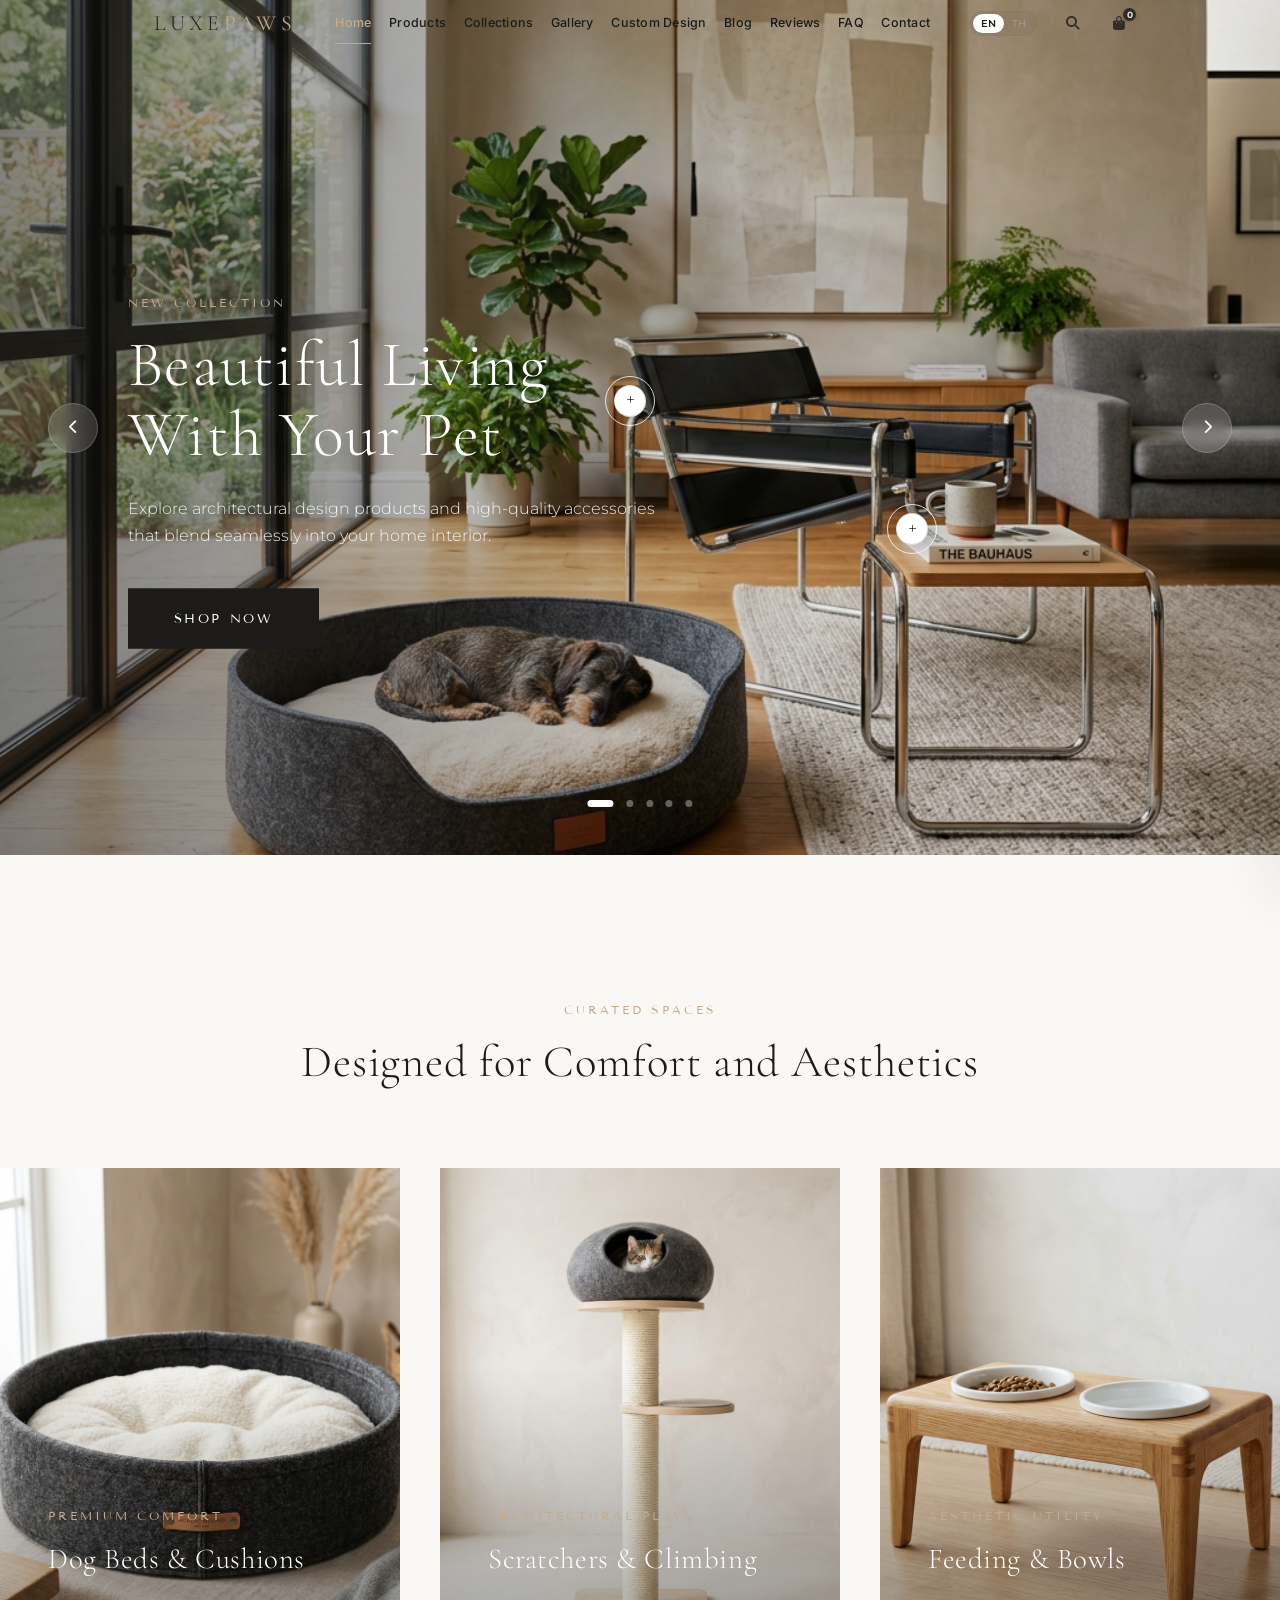
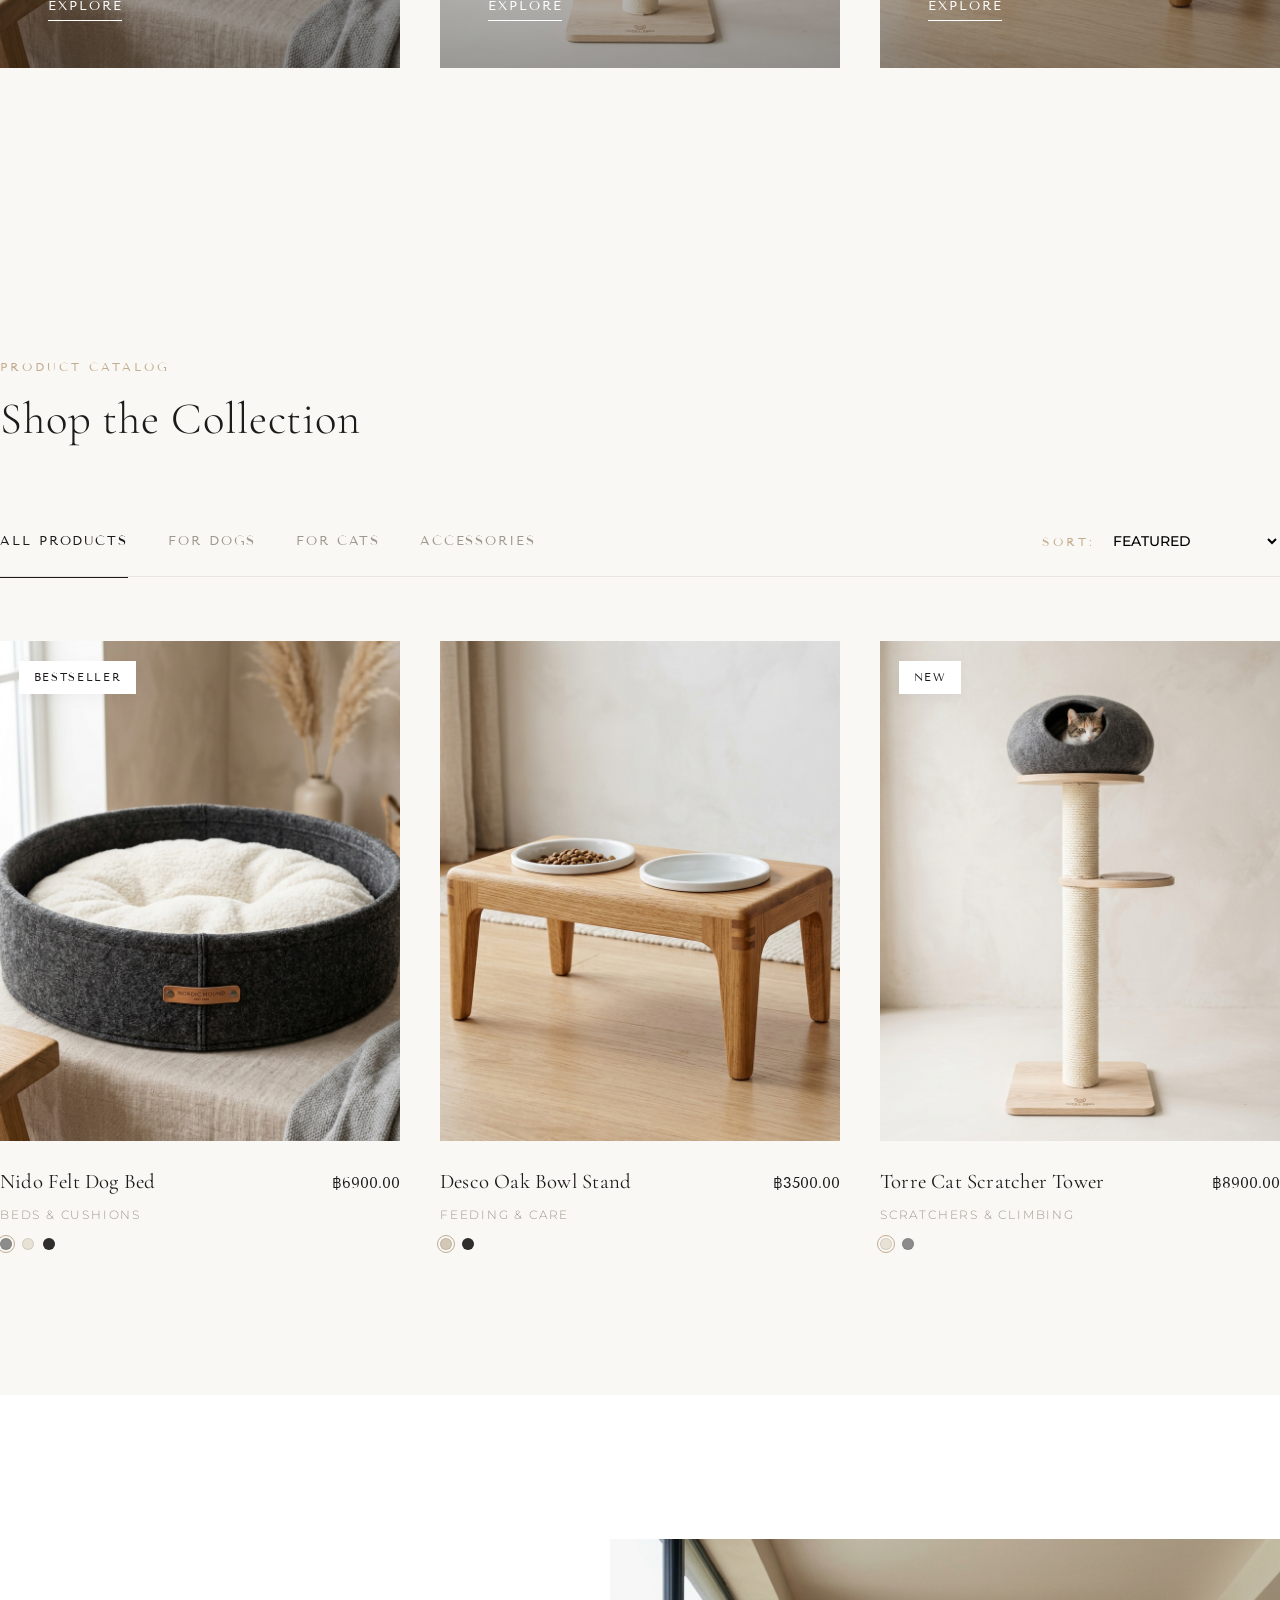
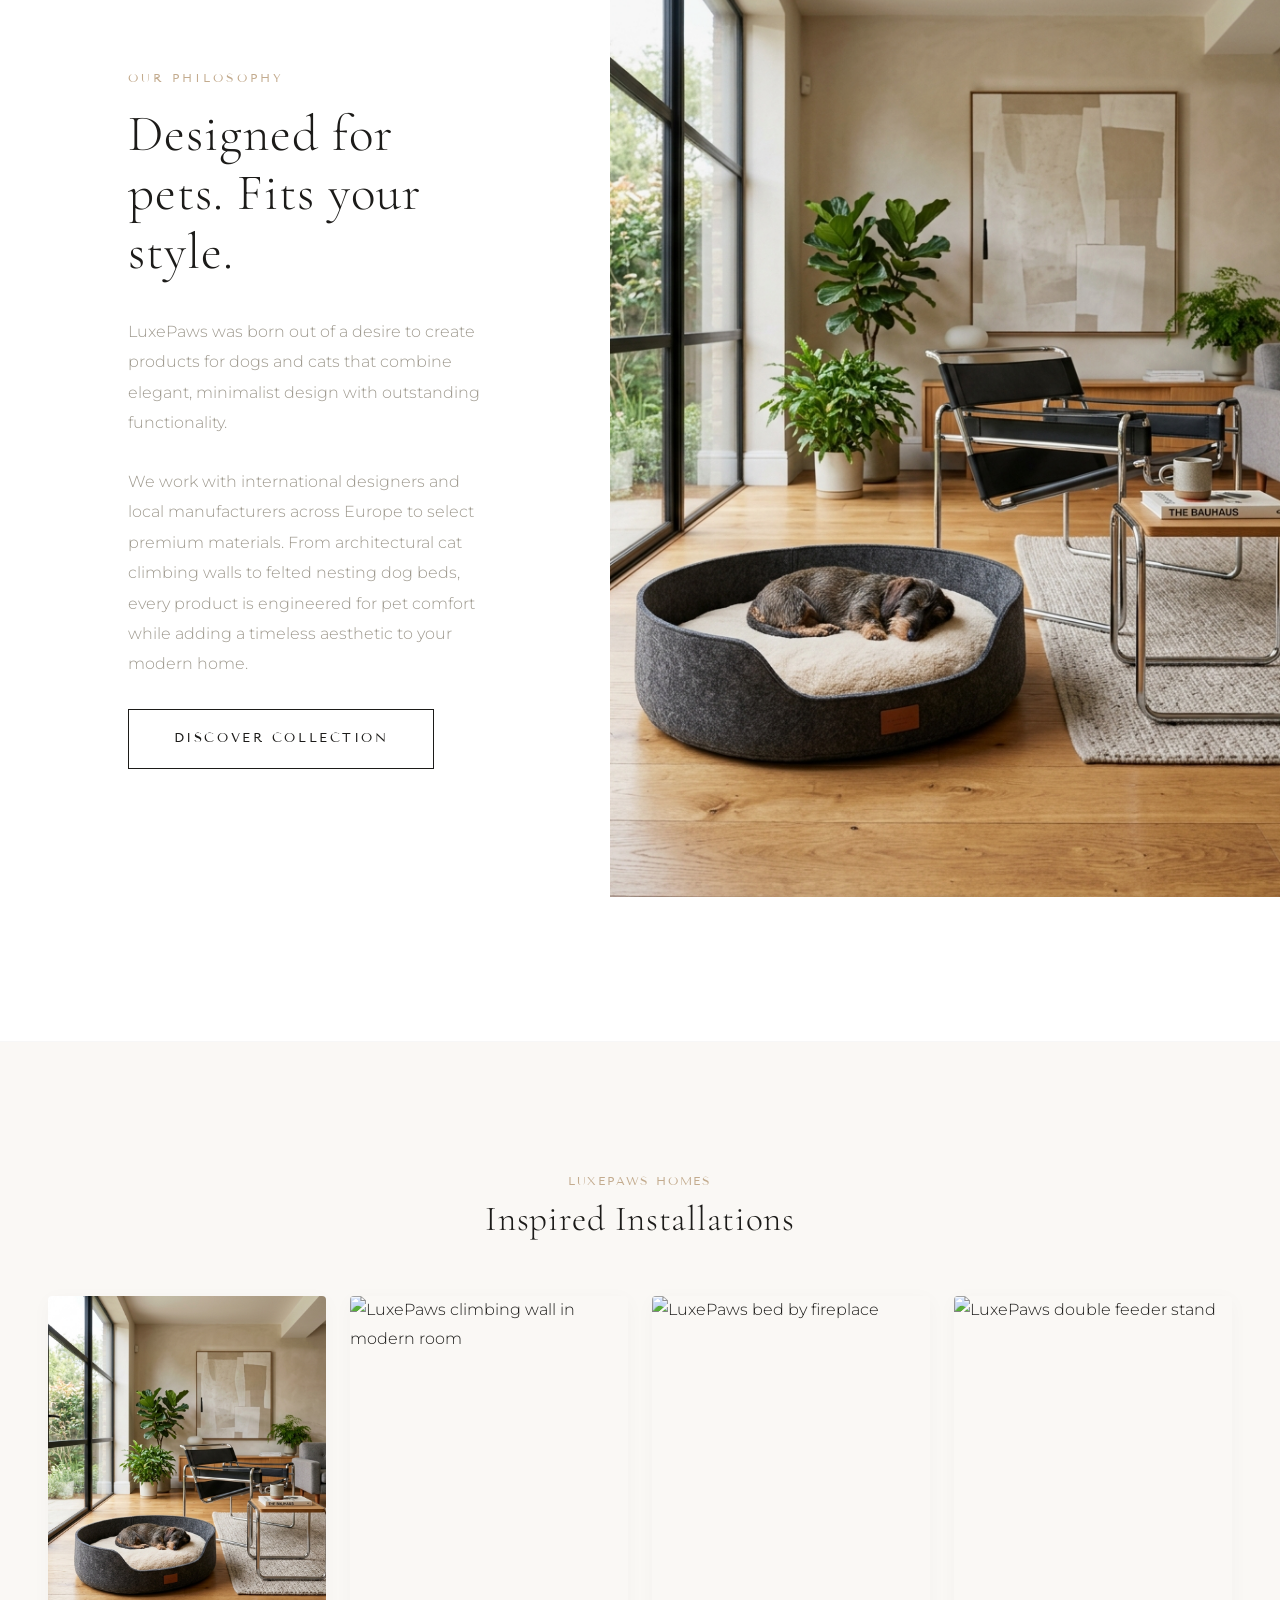
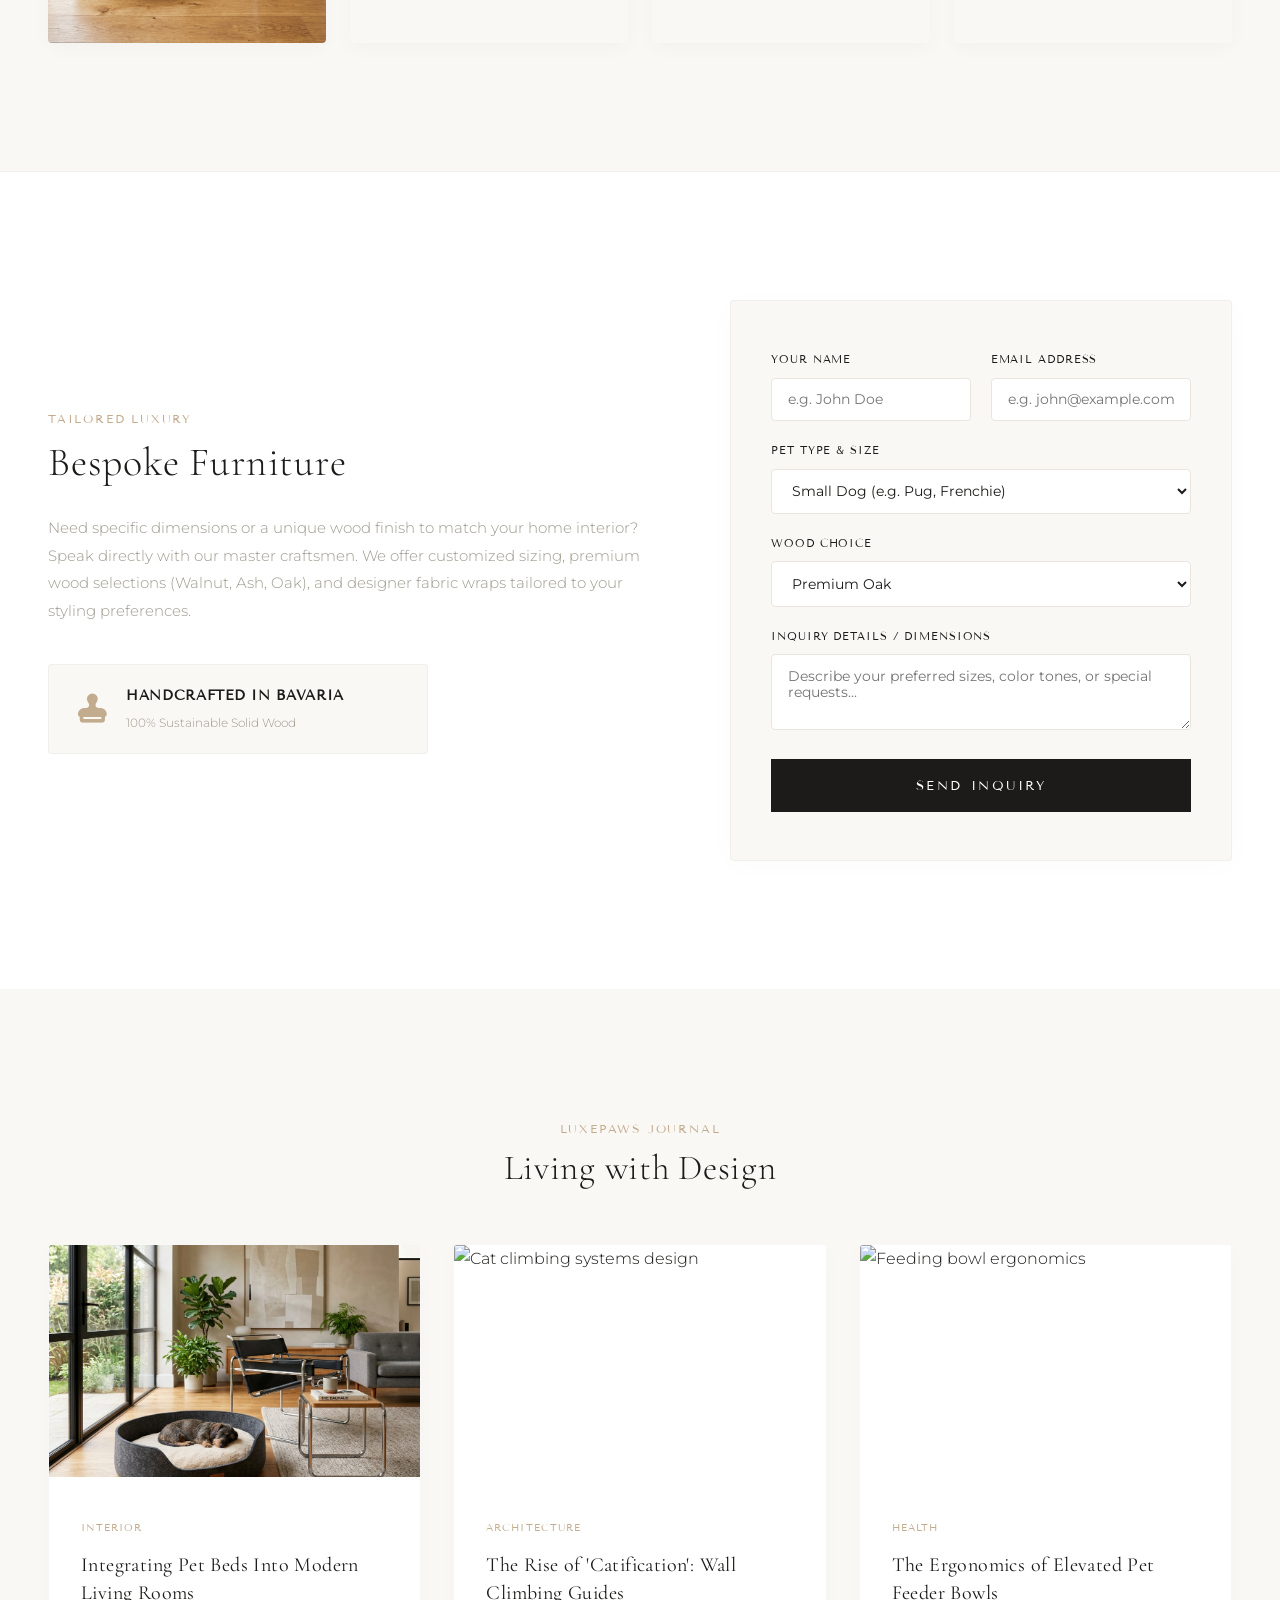
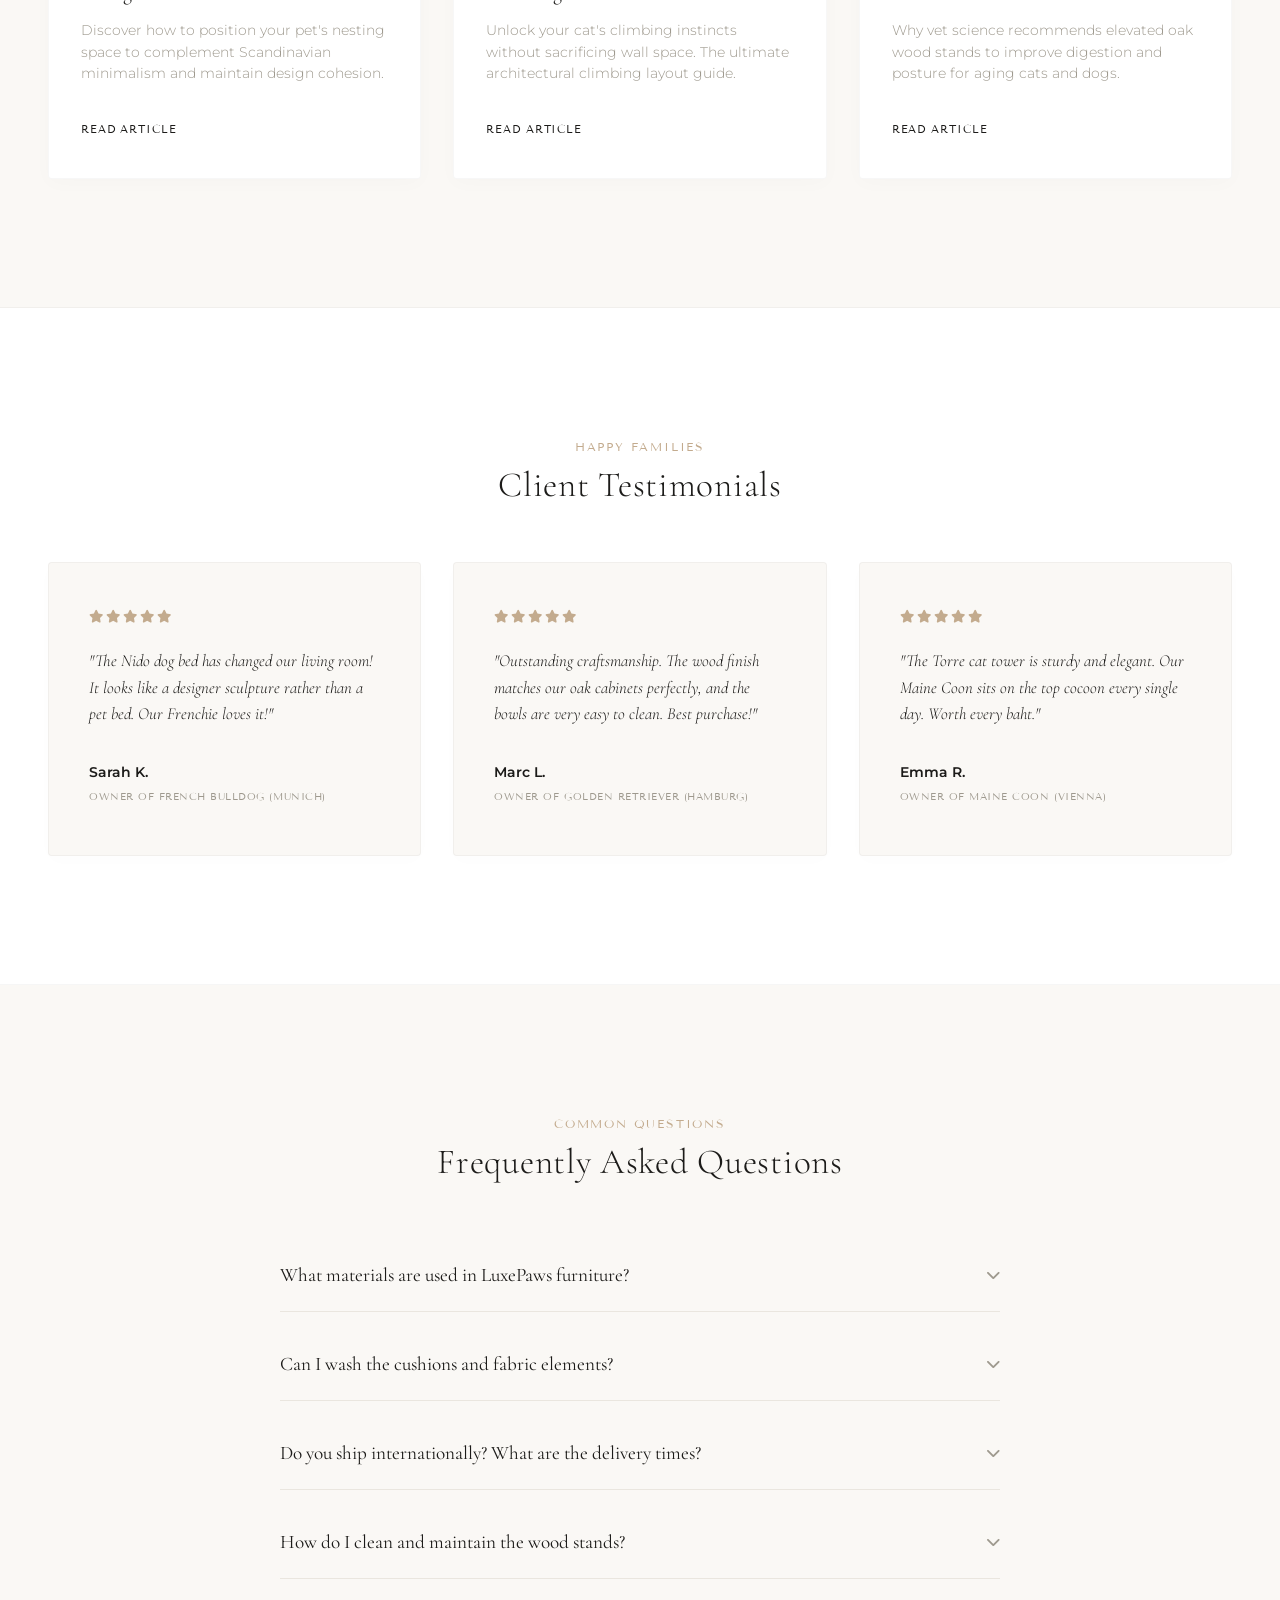
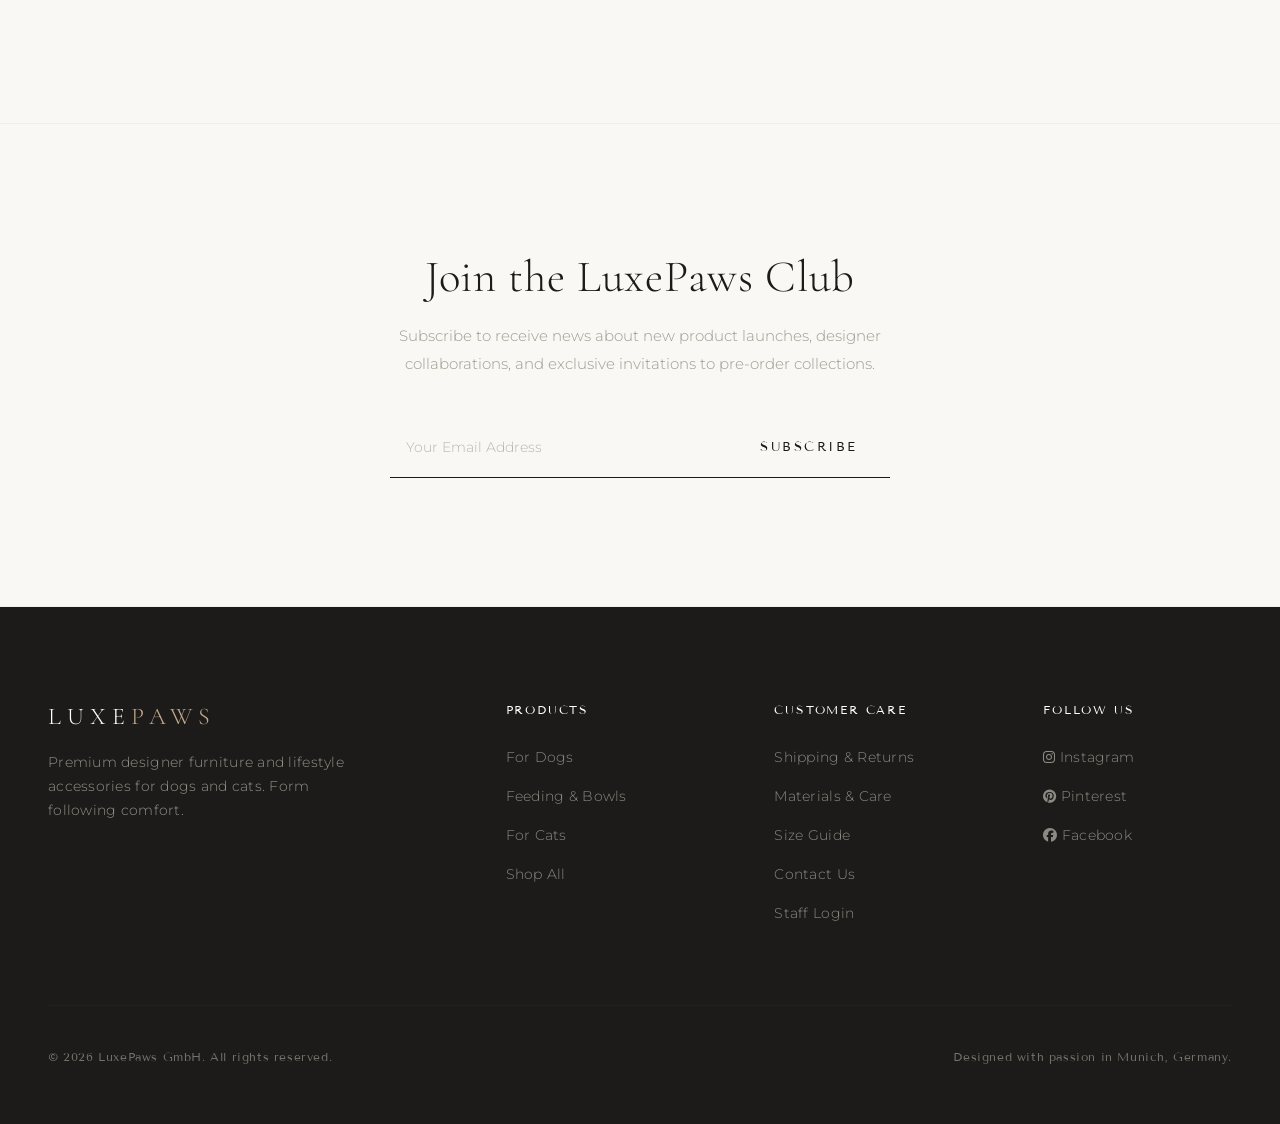
==== commit ab59962f: "Implement gallery slide arrows inside product details modal and add fullscreen Lightbox modal overla" ====
--- a/index.html
+++ b/index.html
@@ -650,6 +650,77 @@
     <button class="btn btn-secondary btn-close-success" id="closeSuccessBtn" data-i18n="success_close">Continue Shopping</button>
   </div>
 
+  <!-- Product Details Gallery Modal -->
+  <div class="product-modal-backdrop" id="productModalBackdrop"></div>
+  <div class="product-modal" id="productDetailsModal">
+    <button class="product-modal-close" id="productModalCloseBtn" aria-label="Close modal">
+      <i class="fa-solid fa-xmark"></i>
+    </button>
+    <div class="product-modal-content">
+      <!-- Left side: Gallery -->
+      <div class="product-modal-gallery">
+        <div class="modal-main-image-wrap">
+          <button class="gallery-arrow prev" id="modalGalleryPrev" aria-label="Previous image">
+            <i class="fa-solid fa-chevron-left"></i>
+          </button>
+          <img src="" id="modalMainImage" alt="Main Product Image" style="cursor: zoom-in;">
+          <button class="gallery-arrow next" id="modalGalleryNext" aria-label="Next image">
+            <i class="fa-solid fa-chevron-right"></i>
+          </button>
+        </div>
+        <div class="modal-thumbnails" id="modalThumbnails">
+          <!-- Populated dynamically via JS -->
+        </div>
+      </div>
+      <!-- Right side: Details -->
+      <div class="product-modal-info">
+        <span class="product-modal-badge" id="modalProductBadge"></span>
+        <h2 class="product-modal-title" id="modalProductTitle"></h2>
+        <span class="product-modal-category" id="modalProductCategory"></span>
+        <div class="product-modal-price" id="modalProductPrice"></div>
+        <p class="product-modal-desc" id="modalProductDesc"></p>
+        
+        <div class="product-modal-options">
+          <!-- Swatches Select -->
+          <div class="modal-option-group">
+            <h4 data-i18n="detail_color_label">Select Color</h4>
+            <div class="product-swatches" id="modalProductSwatches">
+              <!-- Populated dynamically -->
+            </div>
+          </div>
+          <!-- Quantity & Action -->
+          <div class="modal-option-group">
+            <h4 data-i18n="detail_qty_label">Quantity</h4>
+            <div class="modal-purchase-row">
+              <div class="qty-selector">
+                <button class="qty-btn" id="modalDecQtyBtn">-</button>
+                <span class="qty-val" id="modalQtyVal">1</span>
+                <button class="qty-btn" id="modalIncQtyBtn">+</button>
+              </div>
+              <button class="btn btn-primary" id="modalAddBtn" data-i18n="add_to_bag">Add to Bag</button>
+            </div>
+          </div>
+        </div>
+      </div>
+    </div>
+  </div>
+
+  <!-- Fullscreen Lightbox Modal -->
+  <div class="lightbox-modal" id="lightboxModal">
+    <button class="lightbox-close" id="lightboxCloseBtn" aria-label="Close fullscreen view">
+      <i class="fa-solid fa-xmark"></i>
+    </button>
+    <button class="lightbox-arrow prev" id="lightboxPrevBtn" aria-label="Previous enlarged image">
+      <i class="fa-solid fa-chevron-left"></i>
+    </button>
+    <div class="lightbox-content">
+      <img src="" id="lightboxImage" alt="Enlarged View">
+    </div>
+    <button class="lightbox-arrow next" id="lightboxNextBtn" aria-label="Next enlarged image">
+      <i class="fa-solid fa-chevron-right"></i>
+    </button>
+  </div>
+
   <!-- Custom JavaScript -->
   <script src="app.js"></script>
 </body>
--- a/index.css
+++ b/index.css
@@ -34,6 +34,12 @@
   padding: 0;
 }
 
+html, body {
+  overflow-x: hidden;
+  width: 100%;
+  position: relative;
+}
+
 html {
   scroll-behavior: smooth;
   font-size: 16px;
@@ -49,7 +55,6 @@
   font-family: var(--font-sans);
   font-weight: 300;
   line-height: 1.8; /* Open editorial line-height */
-  overflow-x: hidden;
   -webkit-font-smoothing: antialiased;
 }
 
@@ -2138,6 +2143,9 @@
   .reviews-grid {
     grid-template-columns: 1fr 1fr;
   }
+  .hotspot {
+    display: none !important; /* Hide hotspots on tablet/mobile to prevent popover touch conflicts and overflow */
+  }
 }
 
 @media (max-width: 600px) {
@@ -2160,5 +2168,431 @@
     grid-template-columns: 1fr;
     gap: 0;
   }
-}
-
+  .nav-actions {
+    gap: 0.8rem; /* Squeeze actions slightly for smaller mobile devices */
+  }
+  .filter-group {
+    gap: 1.2rem;
+    flex-wrap: wrap; /* Wrap filter tabs on mobile to prevent horizontal scroll */
+    justify-content: center;
+  }
+  .custom-form-card {
+    padding: 2.2rem 1.5rem; /* Reduce padding on mobile screens */
+  }
+  .hero-content h1 {
+    font-size: 2.4rem;
+    word-break: break-word; /* Prevent text overflow on tiny screens */
+  }
+}
+
+/* Product Details Gallery Modal Styles */
+.product-modal-backdrop {
+  position: fixed;
+  top: 0;
+  left: 0;
+  width: 100vw;
+  height: 100vh;
+  background-color: var(--color-backdrop);
+  z-index: 1100;
+  opacity: 0;
+  visibility: hidden;
+  transition: var(--transition-smooth);
+  backdrop-filter: blur(8px);
+  -webkit-backdrop-filter: blur(8px);
+}
+
+.product-modal-backdrop.open {
+  opacity: 1;
+  visibility: visible;
+}
+
+.product-modal {
+  position: fixed;
+  top: 50%;
+  left: 50%;
+  transform: translate(-50%, -46%);
+  width: 92%;
+  max-width: 960px;
+  max-height: 85vh;
+  background-color: var(--color-white);
+  box-shadow: var(--shadow-premium);
+  border-radius: 4px;
+  padding: 3.5rem;
+  z-index: 1110;
+  opacity: 0;
+  visibility: hidden;
+  overflow-y: auto;
+  transition: all 0.4s cubic-bezier(0.16, 1, 0.3, 1);
+  border: 1px solid rgba(28, 27, 25, 0.05);
+}
+
+.product-modal.open {
+  opacity: 1;
+  visibility: visible;
+  transform: translate(-50%, -50%);
+}
+
+.product-modal-close {
+  position: absolute;
+  top: 1.5rem;
+  right: 1.5rem;
+  font-size: 1.3rem;
+  color: var(--color-muted);
+  cursor: pointer;
+  transition: var(--transition-fast);
+  background: none;
+  border: none;
+  z-index: 10;
+}
+
+.product-modal-close:hover {
+  color: var(--color-dark);
+  transform: scale(1.08);
+}
+
+.product-modal-content {
+  display: grid;
+  grid-template-columns: 1.1fr 1fr;
+  gap: 3.5rem;
+}
+
+.product-modal-gallery {
+  display: flex;
+  flex-direction: column;
+  gap: 1.2rem;
+}
+
+.modal-main-image-wrap {
+  width: 100%;
+  aspect-ratio: 4 / 3;
+  background-color: var(--color-light);
+  border-radius: 4px;
+  overflow: hidden;
+  display: flex;
+  align-items: center;
+  justify-content: center;
+  border: 1px solid rgba(28, 27, 25, 0.03);
+}
+
+.modal-main-image-wrap img {
+  width: 100%;
+  height: 100%;
+  object-fit: cover;
+  transition: transform 0.4s ease;
+}
+
+.modal-thumbnails {
+  display: flex;
+  gap: 0.8rem;
+  flex-wrap: wrap;
+}
+
+.modal-thumb {
+  width: 72px;
+  height: 72px;
+  border-radius: 4px;
+  overflow: hidden;
+  border: 1px solid rgba(28, 27, 25, 0.08);
+  cursor: pointer;
+  opacity: 0.65;
+  transition: all 0.3s ease;
+  background-color: var(--color-light);
+}
+
+.modal-thumb img {
+  width: 100%;
+  height: 100%;
+  object-fit: cover;
+}
+
+.modal-thumb:hover,
+.modal-thumb.active {
+  opacity: 1;
+  border-color: var(--color-accent);
+  box-shadow: 0 2px 8px rgba(28, 27, 25, 0.05);
+}
+
+.product-modal-info {
+  display: flex;
+  flex-direction: column;
+  gap: 1rem;
+}
+
+.product-modal-badge {
+  display: inline-block;
+  align-self: flex-start;
+  font-family: var(--font-accent);
+  font-size: 0.65rem;
+  letter-spacing: 0.1em;
+  text-transform: uppercase;
+  background-color: var(--color-accent);
+  color: var(--color-white);
+  padding: 3px 8px;
+  border-radius: 2px;
+  margin-bottom: 0.2rem;
+}
+
+.product-modal-title {
+  font-family: var(--font-serif);
+  font-size: 2.2rem;
+  font-weight: 300;
+  color: var(--color-dark);
+  line-height: 1.25;
+  margin: 0;
+}
+
+.product-modal-category {
+  font-family: var(--font-accent);
+  font-size: 0.75rem;
+  text-transform: uppercase;
+  letter-spacing: 0.08em;
+  color: var(--color-muted);
+}
+
+.product-modal-price {
+  font-family: var(--font-sans);
+  font-size: 1.6rem;
+  font-weight: 400;
+  color: var(--color-accent);
+  margin: 0.5rem 0;
+}
+
+.product-modal-desc {
+  font-family: var(--font-sans);
+  font-size: 0.9rem;
+  color: var(--color-muted);
+  line-height: 1.7;
+  margin: 0;
+}
+
+.product-modal-options {
+  border-top: 1px solid rgba(28, 27, 25, 0.06);
+  padding-top: 1.5rem;
+  margin-top: 0.5rem;
+  display: flex;
+  flex-direction: column;
+  gap: 1.5rem;
+}
+
+.modal-option-group {
+  display: flex;
+  flex-direction: column;
+  gap: 0.5rem;
+}
+
+.modal-option-group h4 {
+  font-family: var(--font-accent);
+  font-size: 0.7rem;
+  letter-spacing: 0.08em;
+  text-transform: uppercase;
+  color: var(--color-dark);
+  margin: 0 0 0.2rem 0;
+}
+
+.modal-purchase-row {
+  display: flex;
+  gap: 1.5rem;
+  align-items: center;
+}
+
+.modal-purchase-row .qty-selector {
+  border: 1px solid rgba(28, 27, 25, 0.12);
+  border-radius: 4px;
+}
+
+.modal-purchase-row .btn-primary {
+  flex-grow: 1;
+  padding: 1rem 2rem;
+}
+
+@media (max-width: 768px) {
+  .product-modal {
+    padding: 2.2rem 1.8rem;
+    max-height: 90vh;
+  }
+  .product-modal-content {
+    grid-template-columns: 1fr;
+    gap: 2rem;
+  }
+  .product-modal-title {
+    font-size: 1.8rem;
+  }
+  .modal-purchase-row {
+    flex-direction: column;
+    align-items: stretch;
+    gap: 1rem;
+  }
+  .modal-purchase-row .qty-selector {
+    width: 100%;
+    justify-content: space-between;
+  }
+}
+
+/* Gallery Hover Slide Arrows */
+.modal-main-image-wrap {
+  position: relative;
+}
+
+.gallery-arrow {
+  position: absolute;
+  top: 50%;
+  transform: translateY(-50%);
+  width: 40px;
+  height: 40px;
+  border-radius: 50%;
+  background-color: rgba(250, 248, 245, 0.65);
+  color: var(--color-dark);
+  display: flex;
+  align-items: center;
+  justify-content: center;
+  font-size: 0.85rem;
+  backdrop-filter: blur(5px);
+  -webkit-backdrop-filter: blur(5px);
+  border: 1px solid rgba(28, 27, 25, 0.08);
+  z-index: 5;
+  cursor: pointer;
+  opacity: 0;
+  visibility: hidden;
+  transition: var(--transition-smooth);
+}
+
+.modal-main-image-wrap:hover .gallery-arrow {
+  opacity: 1;
+  visibility: visible;
+}
+
+.gallery-arrow:hover {
+  background-color: var(--color-white);
+  color: var(--color-accent);
+  box-shadow: 0 4px 12px rgba(28, 27, 25, 0.1);
+}
+
+.gallery-arrow.prev {
+  left: 1rem;
+}
+
+.gallery-arrow.next {
+  right: 1rem;
+}
+
+/* Fullscreen Lightbox Modal */
+.lightbox-modal {
+  position: fixed;
+  top: 0;
+  left: 0;
+  width: 100vw;
+  height: 100vh;
+  background-color: rgba(28, 27, 25, 0.96);
+  z-index: 1200;
+  display: flex;
+  align-items: center;
+  justify-content: center;
+  opacity: 0;
+  visibility: hidden;
+  transition: all 0.4s ease;
+  backdrop-filter: blur(5px);
+  -webkit-backdrop-filter: blur(5px);
+}
+
+.lightbox-modal.open {
+  opacity: 1;
+  visibility: visible;
+}
+
+.lightbox-content {
+  max-width: 85%;
+  max-height: 85vh;
+  display: flex;
+  align-items: center;
+  justify-content: center;
+}
+
+.lightbox-content img {
+  max-width: 100%;
+  max-height: 85vh;
+  object-fit: contain;
+  border-radius: 4px;
+  box-shadow: 0 10px 40px rgba(0, 0, 0, 0.5);
+  transform: scale(0.96);
+  transition: transform 0.4s cubic-bezier(0.16, 1, 0.3, 1);
+}
+
+.lightbox-modal.open .lightbox-content img {
+  transform: scale(1);
+}
+
+.lightbox-close {
+  position: absolute;
+  top: 2rem;
+  right: 2rem;
+  background: none;
+  border: none;
+  color: #BEB9AF;
+  font-size: 2rem;
+  cursor: pointer;
+  transition: var(--transition-fast);
+  z-index: 1210;
+}
+
+.lightbox-close:hover {
+  color: var(--color-white);
+  transform: scale(1.08);
+}
+
+.lightbox-arrow {
+  position: absolute;
+  top: 50%;
+  transform: translateY(-50%);
+  background: none;
+  border: none;
+  color: #BEB9AF;
+  font-size: 2.5rem;
+  cursor: pointer;
+  padding: 1.5rem;
+  transition: var(--transition-fast);
+  z-index: 1210;
+}
+
+.lightbox-arrow:hover {
+  color: var(--color-white);
+}
+
+.lightbox-arrow.prev {
+  left: 2rem;
+}
+
+.lightbox-arrow.next {
+  right: 2rem;
+}
+
+@media (max-width: 768px) {
+  .gallery-arrow {
+    opacity: 1;
+    visibility: visible;
+    width: 36px;
+    height: 36px;
+  }
+  .gallery-arrow.prev {
+    left: 0.5rem;
+  }
+  .gallery-arrow.next {
+    right: 0.5rem;
+  }
+  .lightbox-arrow {
+    font-size: 1.8rem;
+    padding: 0.8rem;
+  }
+  .lightbox-arrow.prev {
+    left: 0.5rem;
+  }
+  .lightbox-arrow.next {
+    right: 0.5rem;
+  }
+  .lightbox-close {
+    top: 1.5rem;
+    right: 1.5rem;
+    font-size: 1.8rem;
+  }
+}
+
+
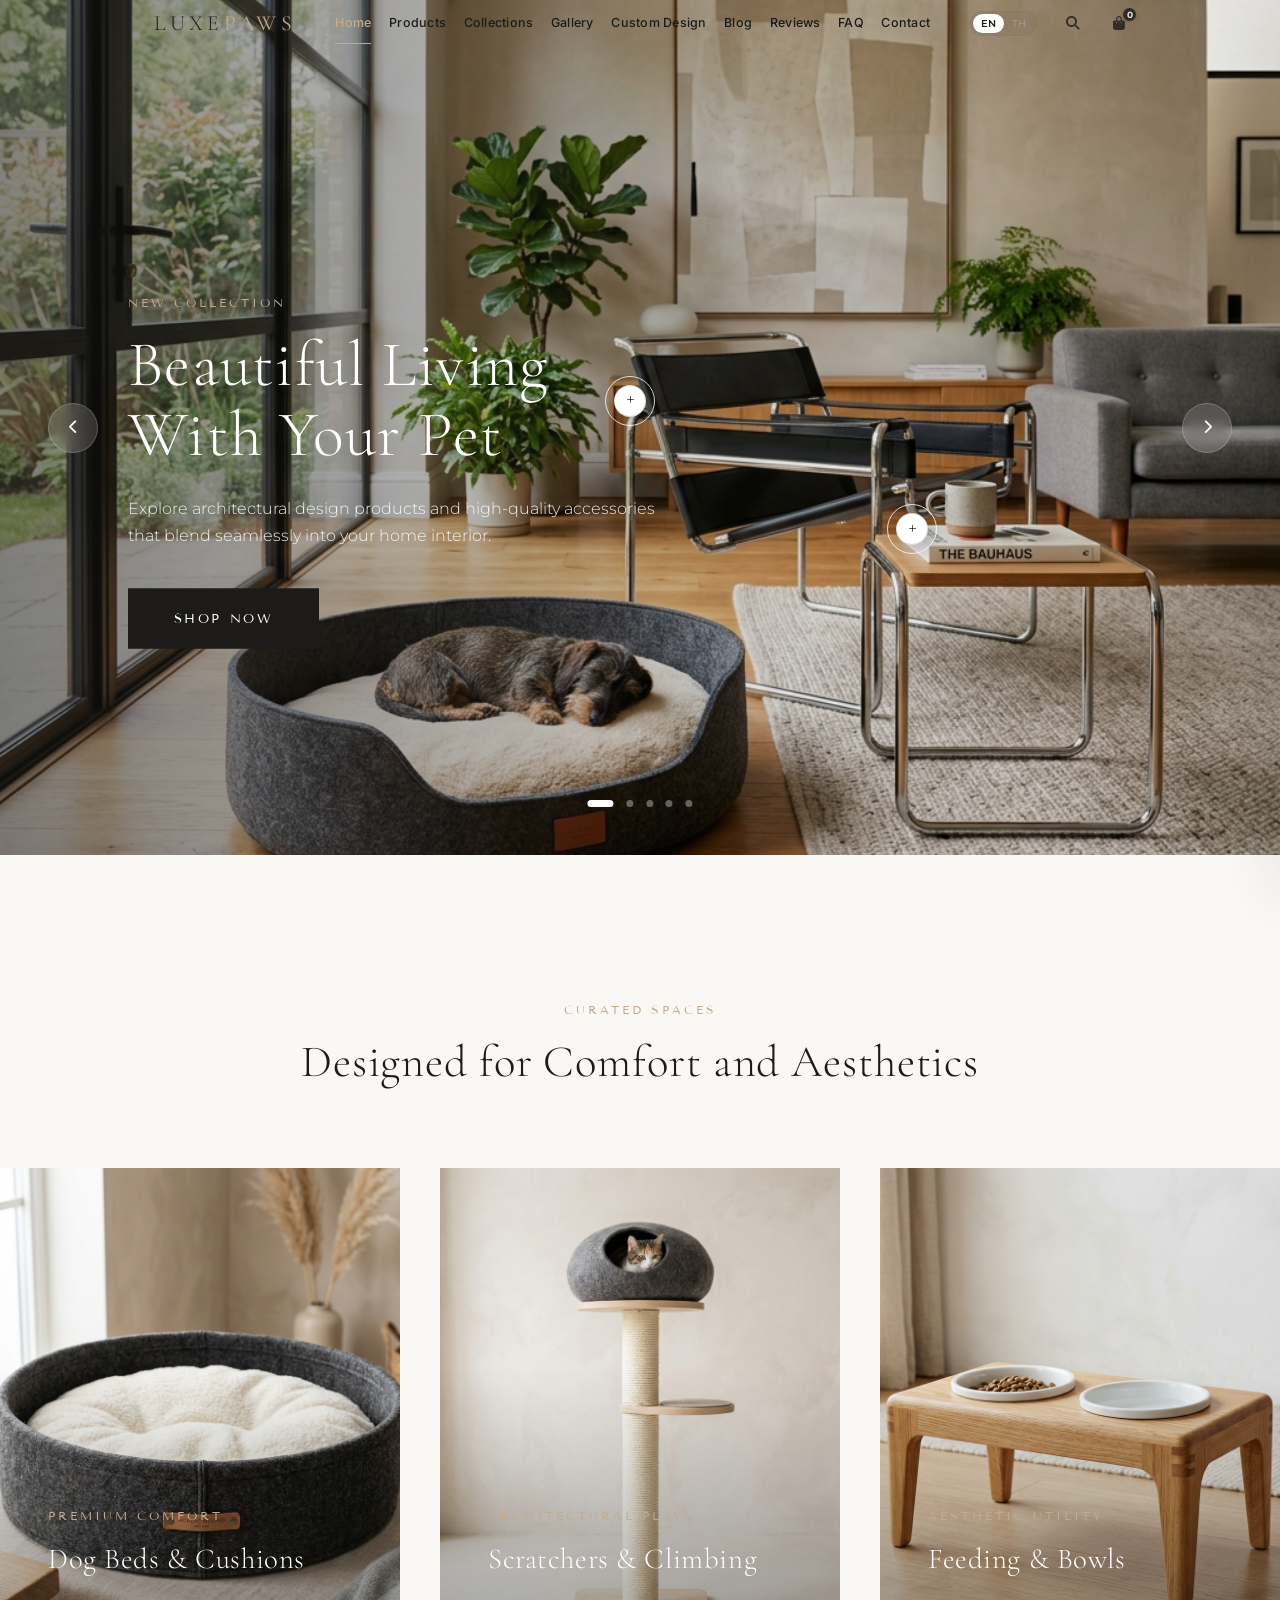
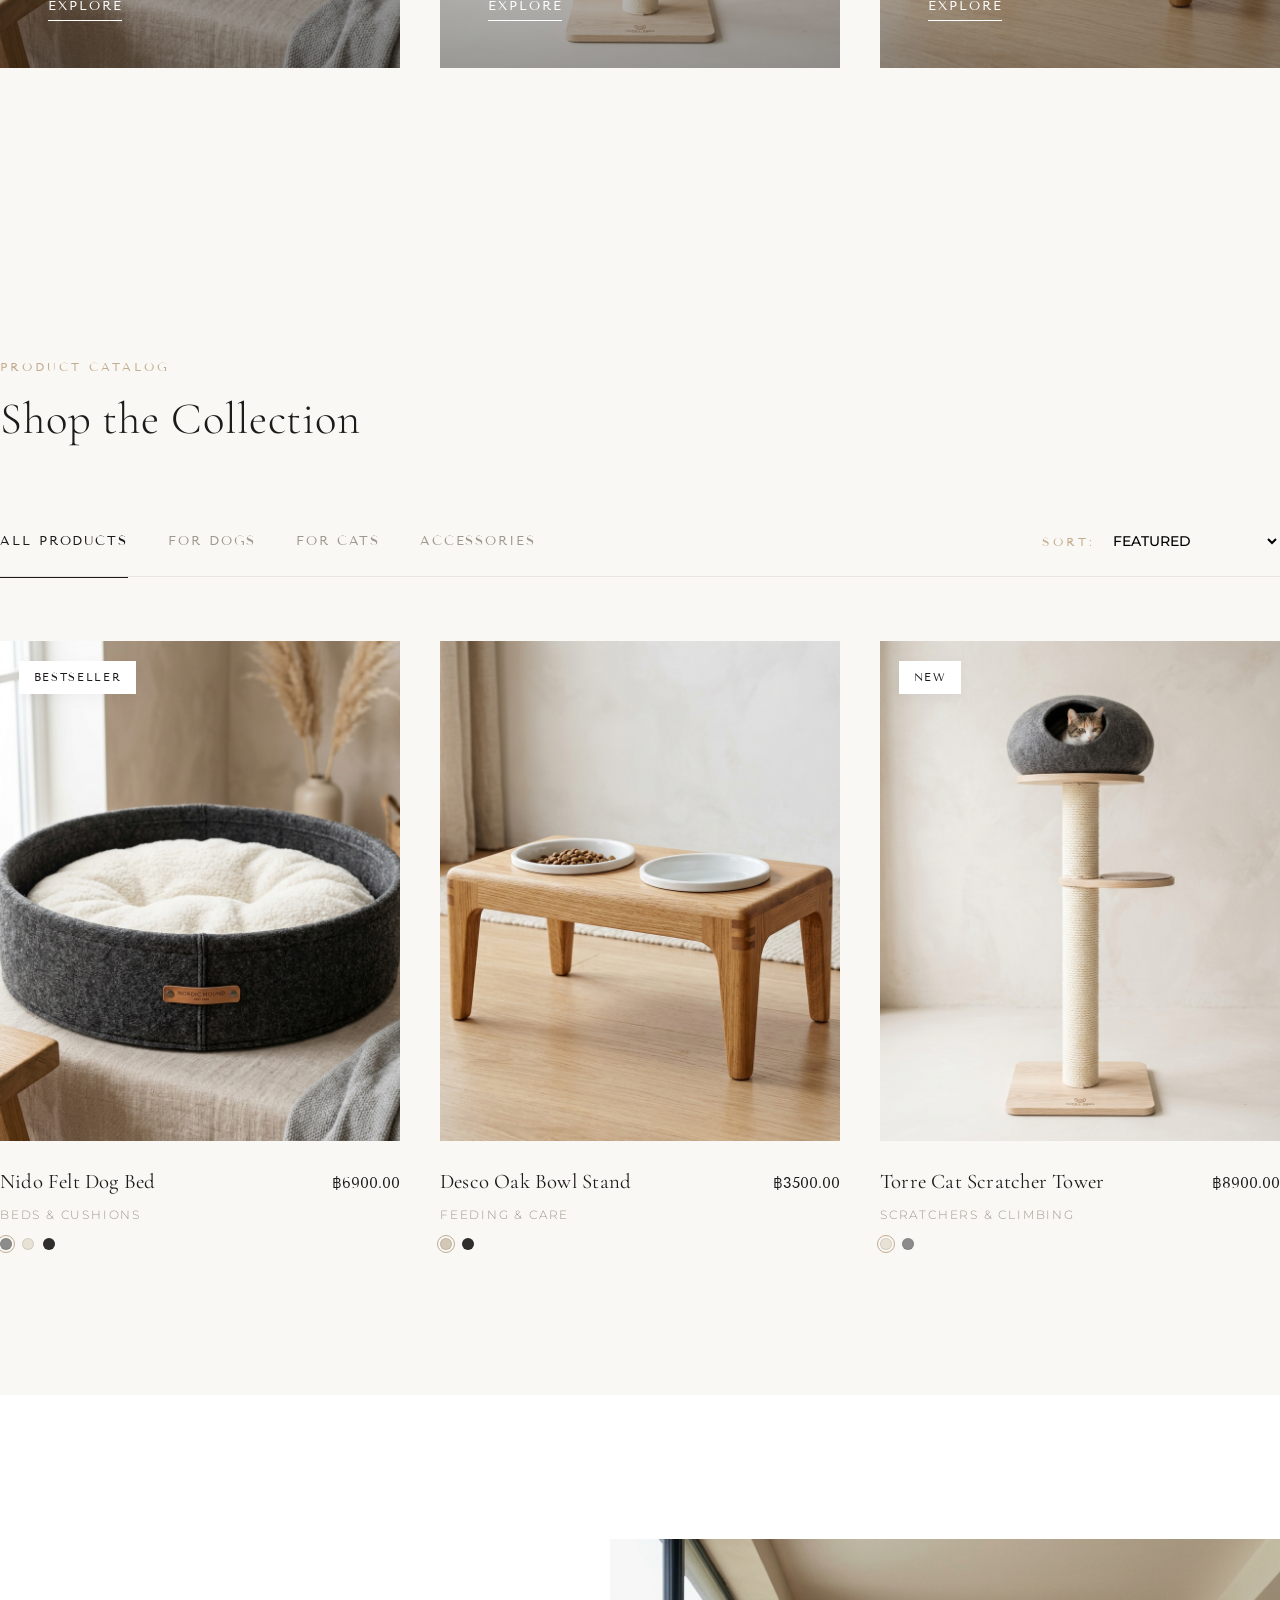
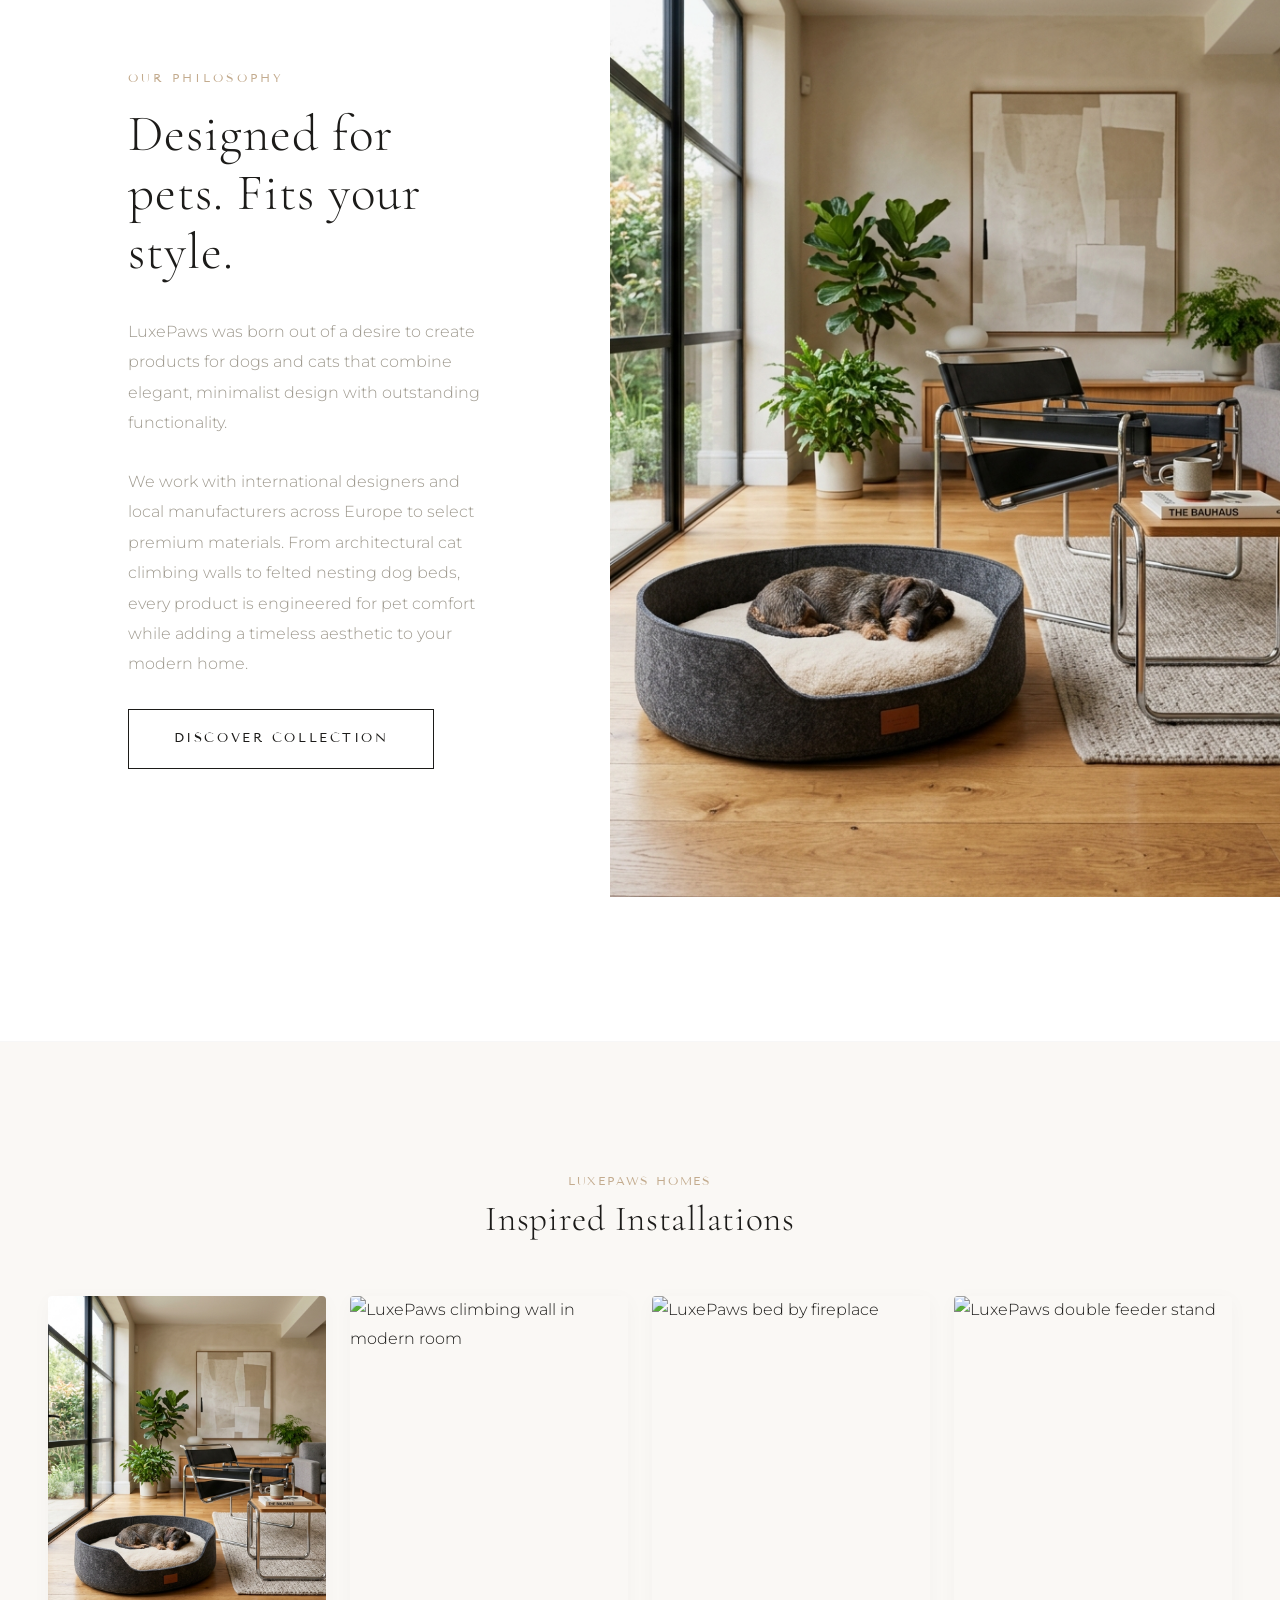
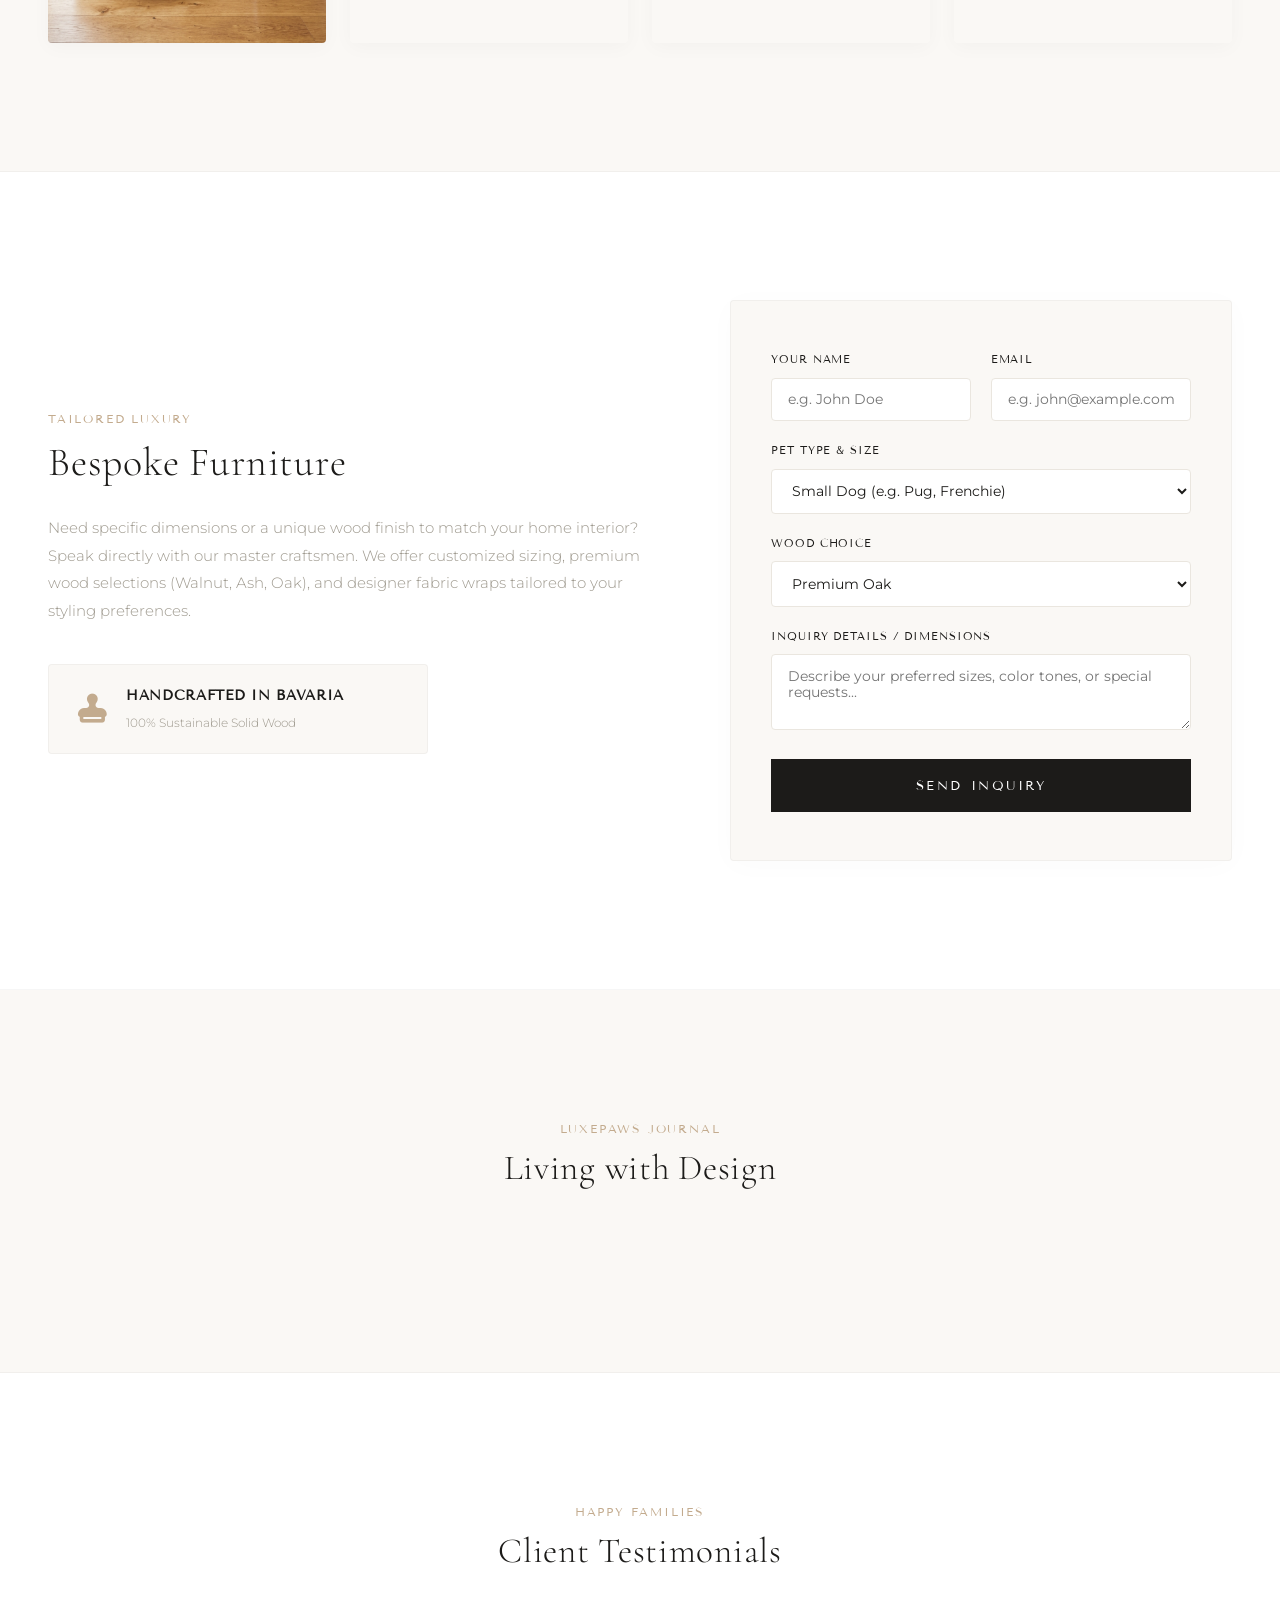
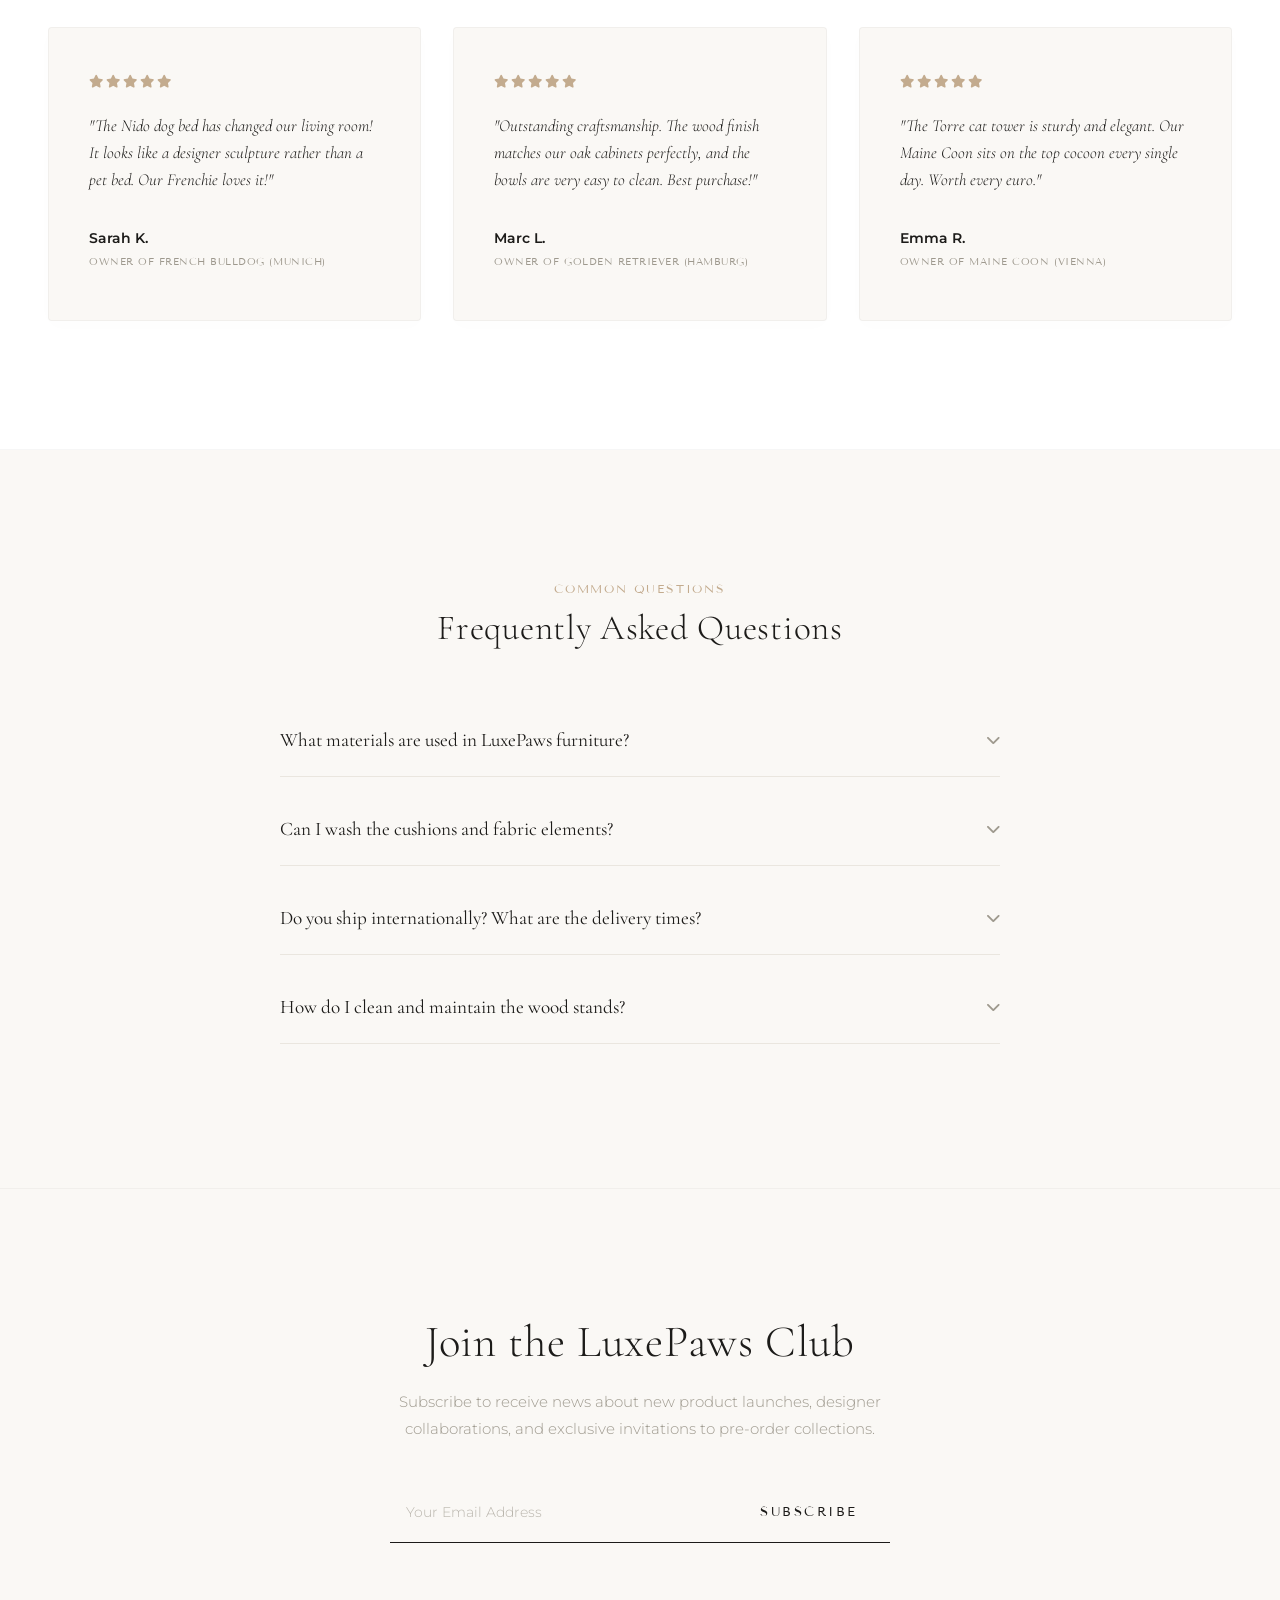
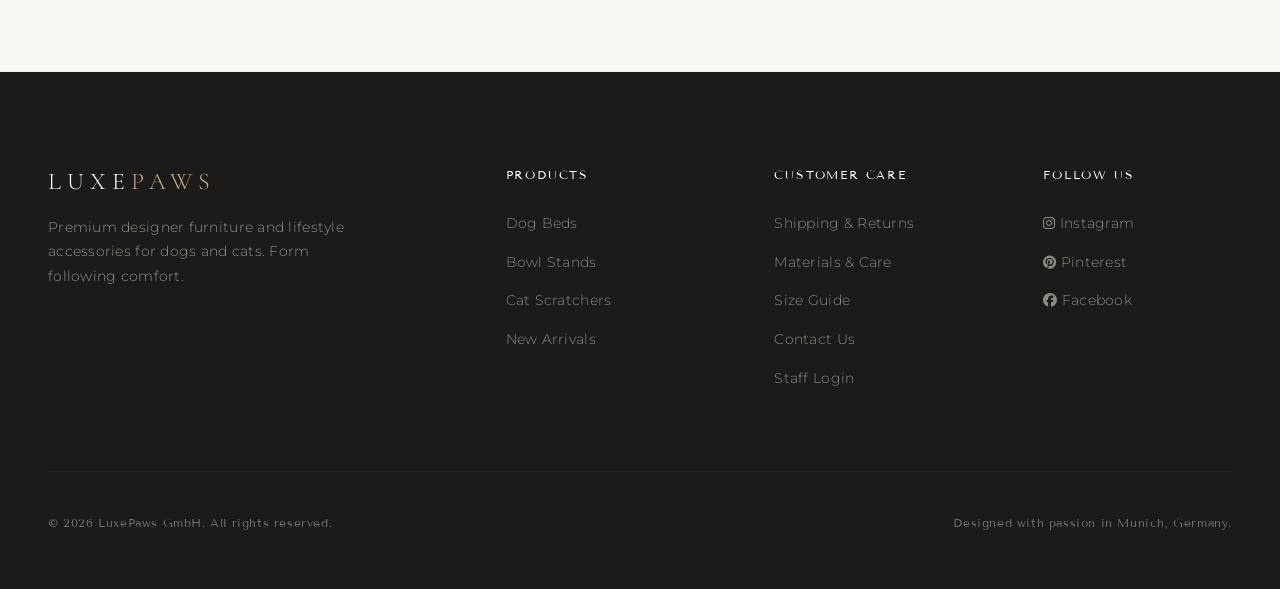
==== commit 1aaaaa86: "Implement dynamic blog rendering for 4 premium sample articles and construct interactive Blog Detail" ====
--- a/index.html
+++ b/index.html
@@ -374,40 +374,8 @@
         <span class="subtitle" data-i18n="blog_subtitle">LuxePaws Journal</span>
         <h2 class="title" data-i18n="blog_title">Living with Design</h2>
       </div>
-      <div class="blog-grid">
-        <article class="blog-card">
-          <div class="blog-img-wrap">
-            <img src="assets/hero_banner.png" alt="Pet furniture placement tips">
-          </div>
-          <div class="blog-content">
-            <span class="blog-tag" data-i18n="blog_tag1">Interior</span>
-            <h3 data-i18n="blog_post1_title">Integrating Pet Beds Into Modern Living Rooms</h3>
-            <p data-i18n="blog_post1_excerpt">Discover how to position your pet's nesting space to complement Scandinavian minimalism and maintain design cohesion.</p>
-            <a href="#" class="read-more" data-i18n="blog_read_more">Read Article <i class="fa-solid fa-arrow-right-long"></i></a>
-          </div>
-        </article>
-        <article class="blog-card">
-          <div class="blog-img-wrap">
-            <img src="assets/hero_slide2_1783520720625.png" alt="Cat climbing systems design">
-          </div>
-          <div class="blog-content">
-            <span class="blog-tag" data-i18n="blog_tag2">Architecture</span>
-            <h3 data-i18n="blog_post2_title">The Rise of 'Catification': Wall Climbing Guides</h3>
-            <p data-i18n="blog_post2_excerpt">Unlock your cat's climbing instincts without sacrificing wall space. The ultimate architectural climbing layout guide.</p>
-            <a href="#" class="read-more" data-i18n="blog_read_more">Read Article <i class="fa-solid fa-arrow-right-long"></i></a>
-          </div>
-        </article>
-        <article class="blog-card">
-          <div class="blog-img-wrap">
-            <img src="assets/hero_slide4_1783520750258.png" alt="Feeding bowl ergonomics">
-          </div>
-          <div class="blog-content">
-            <span class="blog-tag" data-i18n="blog_tag3">Health</span>
-            <h3 data-i18n="blog_post3_title">The Ergonomics of Elevated Pet Feeder Bowls</h3>
-            <p data-i18n="blog_post3_excerpt">Why vet science recommends elevated oak wood stands to improve digestion and posture for aging cats and dogs.</p>
-            <a href="#" class="read-more" data-i18n="blog_read_more">Read Article <i class="fa-solid fa-arrow-right-long"></i></a>
-          </div>
-        </article>
+      <div class="blog-grid" id="blogGrid">
+        <!-- Populated dynamically via JS -->
       </div>
     </div>
   </section>
@@ -721,6 +689,48 @@
     </button>
   </div>
 
+  <!-- Blog Detail Modal -->
+  <div class="blog-modal-backdrop" id="blogModalBackdrop"></div>
+  <div class="blog-modal" id="blogDetailModal">
+    <button class="blog-modal-close" id="blogModalCloseBtn" aria-label="Close article">
+      <i class="fa-solid fa-xmark"></i>
+    </button>
+    <div class="blog-modal-content">
+      <div class="blog-modal-header-wrap">
+        <span class="blog-modal-tag" id="blogModalTag"></span>
+        <h2 class="blog-modal-title" id="blogModalTitle"></h2>
+        <div class="blog-modal-meta">
+          <span id="blogModalAuthor">By LuxePaws Editor</span> • <span id="blogModalDate">July 10, 2026</span>
+        </div>
+      </div>
+      <div class="blog-modal-img-wrap">
+        <img src="" id="blogModalImage" alt="Article image">
+      </div>
+      <div class="blog-modal-body" id="blogModalBody">
+        <!-- Full article content populated dynamically -->
+      </div>
+    </div>
+  </div>
+
+  <!-- Search Overlay Modal -->
+  <div class="search-overlay" id="searchOverlay">
+    <button class="search-close" id="searchCloseBtn" aria-label="Close search">
+      <i class="fa-solid fa-xmark"></i>
+    </button>
+    <div class="search-container">
+      <div class="search-input-wrap">
+        <i class="fa-solid fa-magnifying-glass search-icon-input"></i>
+        <input type="text" id="searchInput" placeholder="Search LuxePaws products..." data-i18n-placeholder="search_placeholder" autocomplete="off">
+      </div>
+      <div class="search-results-section" id="searchResultsSection">
+        <h4 id="searchResultsTitle" data-i18n="search_featured_products">Featured Suggestions</h4>
+        <div class="search-results-grid" id="searchResultsGrid">
+          <!-- Populated dynamically via JS -->
+        </div>
+      </div>
+    </div>
+  </div>
+
   <!-- Custom JavaScript -->
   <script src="app.js"></script>
 </body>
--- a/index.css
+++ b/index.css
@@ -2595,4 +2595,405 @@
   }
 }
 
-
+/* Fullscreen Search Overlay Styles */
+.search-overlay {
+  position: fixed;
+  top: 0;
+  left: 0;
+  width: 100vw;
+  height: 100vh;
+  background-color: rgba(250, 248, 245, 0.98);
+  z-index: 1080;
+  opacity: 0;
+  visibility: hidden;
+  transition: all 0.3s ease;
+  display: flex;
+  justify-content: center;
+  padding-top: 7rem;
+  backdrop-filter: blur(15px);
+  -webkit-backdrop-filter: blur(15px);
+}
+
+.search-overlay.open {
+  opacity: 1;
+  visibility: visible;
+}
+
+.search-close {
+  position: absolute;
+  top: 2.2rem;
+  right: 3rem;
+  background: none;
+  border: none;
+  color: var(--color-muted);
+  font-size: 1.6rem;
+  cursor: pointer;
+  transition: var(--transition-fast);
+  z-index: 1090;
+}
+
+.search-close:hover {
+  color: var(--color-dark);
+  transform: scale(1.08);
+}
+
+.search-container {
+  width: 90%;
+  max-width: 720px;
+  display: flex;
+  flex-direction: column;
+  gap: 2.5rem;
+}
+
+.search-input-wrap {
+  display: flex;
+  align-items: center;
+  gap: 1.2rem;
+  border-bottom: 2px solid var(--color-dark);
+  padding-bottom: 0.8rem;
+}
+
+.search-icon-input {
+  font-size: 1.5rem;
+  color: var(--color-dark);
+}
+
+.search-input-wrap input {
+  width: 100%;
+  background: none;
+  border: none;
+  font-family: var(--font-sans);
+  font-size: 1.6rem;
+  font-weight: 300;
+  color: var(--color-dark);
+  outline: none;
+}
+
+.search-results-section {
+  display: flex;
+  flex-direction: column;
+  gap: 1.2rem;
+}
+
+.search-results-section h4 {
+  font-family: var(--font-accent);
+  font-size: 0.72rem;
+  letter-spacing: 0.08em;
+  text-transform: uppercase;
+  color: var(--color-muted);
+  margin: 0;
+}
+
+.search-results-grid {
+  display: grid;
+  grid-template-columns: 1fr;
+  gap: 0.8rem;
+  max-height: 58vh;
+  overflow-y: auto;
+  padding-right: 0.6rem;
+}
+
+/* Custom Scrollbar for results grid */
+.search-results-grid::-webkit-scrollbar {
+  width: 4px;
+}
+
+.search-results-grid::-webkit-scrollbar-track {
+  background: rgba(28, 27, 25, 0.02);
+}
+
+.search-results-grid::-webkit-scrollbar-thumb {
+  background: rgba(28, 27, 25, 0.12);
+  border-radius: 4px;
+}
+
+.search-result-item {
+  display: flex;
+  align-items: center;
+  gap: 1.5rem;
+  padding: 1rem;
+  background-color: var(--color-white);
+  border-radius: 4px;
+  border: 1px solid rgba(28, 27, 25, 0.03);
+  cursor: pointer;
+  transition: var(--transition-smooth);
+}
+
+.search-result-item:hover {
+  transform: translateY(-2px);
+  box-shadow: 0 4px 15px rgba(28, 27, 25, 0.03);
+  border-color: rgba(28, 27, 25, 0.08);
+}
+
+.search-result-item img {
+  width: 54px;
+  height: 54px;
+  object-fit: cover;
+  border-radius: 2px;
+  background-color: var(--color-light);
+  border: 1px solid rgba(28, 27, 25, 0.02);
+}
+
+.search-result-info {
+  display: flex;
+  flex-direction: column;
+  gap: 0.1rem;
+}
+
+.search-result-info h5 {
+  font-family: var(--font-serif);
+  font-size: 1.05rem;
+  font-weight: 400;
+  color: var(--color-dark);
+  margin: 0;
+}
+
+.search-result-category {
+  font-family: var(--font-accent);
+  font-size: 0.62rem;
+  letter-spacing: 0.05em;
+  text-transform: uppercase;
+  color: var(--color-muted);
+}
+
+.search-result-price {
+  font-family: var(--font-sans);
+  font-size: 0.95rem;
+  color: var(--color-accent);
+  font-weight: 400;
+  margin-left: auto;
+}
+
+@media (max-width: 768px) {
+  .search-overlay {
+    padding-top: 5rem;
+  }
+  .search-close {
+    top: 1.5rem;
+    right: 1.8rem;
+    font-size: 1.4rem;
+  }
+  .search-container {
+    gap: 2rem;
+  }
+  .search-input-wrap input {
+    font-size: 1.3rem;
+  }
+  .search-icon-input {
+    font-size: 1.3rem;
+  }
+  .search-result-item {
+    gap: 1rem;
+    padding: 0.8rem;
+  }
+}
+
+/* Custom Toast Notification */
+.toast-container {
+  position: fixed;
+  bottom: 2rem;
+  left: 50%;
+  transform: translateX(-50%) translateY(100px);
+  background-color: var(--color-dark);
+  color: var(--color-white);
+  padding: 1rem 2rem;
+  border-radius: 4px;
+  box-shadow: 0 10px 40px rgba(0, 0, 0, 0.15);
+  font-family: var(--font-accent);
+  font-size: 0.8rem;
+  letter-spacing: 0.05em;
+  text-transform: uppercase;
+  z-index: 2000;
+  transition: transform 0.4s cubic-bezier(0.16, 1, 0.3, 1), opacity 0.4s ease;
+  opacity: 0;
+  pointer-events: none;
+  display: flex;
+  align-items: center;
+  gap: 0.8rem;
+}
+
+.toast-container.show {
+  transform: translateX(-50%) translateY(0);
+  opacity: 1;
+}
+
+.toast-container i {
+  color: var(--color-accent);
+  font-size: 1rem;
+}
+
+/* Blog Detail Modal Styles */
+.blog-modal-backdrop {
+  position: fixed;
+  top: 0;
+  left: 0;
+  width: 100vw;
+  height: 100vh;
+  background-color: rgba(28, 27, 25, 0.4);
+  z-index: 1050;
+  opacity: 0;
+  visibility: hidden;
+  transition: all 0.4s ease;
+  backdrop-filter: blur(5px);
+  -webkit-backdrop-filter: blur(5px);
+}
+
+.blog-modal-backdrop.open {
+  opacity: 1;
+  visibility: visible;
+}
+
+.blog-modal {
+  position: fixed;
+  top: 50%;
+  left: 50%;
+  transform: translate(-50%, -45%);
+  width: 90%;
+  max-width: 800px;
+  max-height: 85vh;
+  background-color: var(--color-white);
+  z-index: 1060;
+  opacity: 0;
+  visibility: hidden;
+  transition: all 0.4s cubic-bezier(0.16, 1, 0.3, 1);
+  border-radius: 8px;
+  overflow-y: auto;
+  box-shadow: 0 20px 60px rgba(28, 27, 25, 0.15);
+  padding: 3.5rem;
+}
+
+.blog-modal.open {
+  transform: translate(-50%, -50%);
+  opacity: 1;
+  visibility: visible;
+}
+
+.blog-modal-close {
+  position: absolute;
+  top: 2rem;
+  right: 2rem;
+  background: none;
+  border: none;
+  color: var(--color-muted);
+  font-size: 1.6rem;
+  cursor: pointer;
+  transition: var(--transition-fast);
+  z-index: 1070;
+}
+
+.blog-modal-close:hover {
+  color: var(--color-dark);
+  transform: scale(1.08);
+}
+
+.blog-modal-content {
+  display: flex;
+  flex-direction: column;
+  gap: 2.2rem;
+}
+
+.blog-modal-header-wrap {
+  display: flex;
+  flex-direction: column;
+  gap: 0.8rem;
+  border-bottom: 1px solid rgba(28, 27, 25, 0.08);
+  padding-bottom: 1.5rem;
+}
+
+.blog-modal-tag {
+  align-self: flex-start;
+  background-color: var(--color-light);
+  color: var(--color-accent);
+  font-family: var(--font-accent);
+  font-size: 0.65rem;
+  font-weight: 500;
+  letter-spacing: 0.08em;
+  text-transform: uppercase;
+  padding: 0.3rem 0.8rem;
+  border-radius: 20px;
+}
+
+.blog-modal-title {
+  font-family: var(--font-serif);
+  font-size: 2.2rem;
+  font-weight: 400;
+  color: var(--color-dark);
+  margin: 0;
+  line-height: 1.25;
+}
+
+.blog-modal-meta {
+  font-family: var(--font-accent);
+  font-size: 0.72rem;
+  color: var(--color-muted);
+  letter-spacing: 0.02em;
+}
+
+.blog-modal-img-wrap {
+  width: 100%;
+  height: 380px;
+  overflow: hidden;
+  border-radius: 4px;
+  background-color: var(--color-light);
+}
+
+.blog-modal-img-wrap img {
+  width: 100%;
+  height: 100%;
+  object-fit: cover;
+}
+
+.blog-modal-body {
+  font-family: var(--font-sans);
+  font-size: 1.05rem;
+  line-height: 1.8;
+  color: var(--color-dark);
+  font-weight: 300;
+}
+
+.blog-modal-body h3 {
+  font-family: var(--font-serif);
+  font-size: 1.4rem;
+  font-weight: 400;
+  color: var(--color-dark);
+  margin: 2.2rem 0 1rem;
+}
+
+.blog-modal-body p {
+  margin: 0 0 1.2rem 0;
+}
+
+.blog-modal-body ul {
+  margin: 1.2rem 0 1.8rem 1.5rem;
+  display: flex;
+  flex-direction: column;
+  gap: 0.6rem;
+}
+
+.blog-modal-body li {
+  list-style-type: disc;
+  padding-left: 0.2rem;
+}
+
+@media (max-width: 768px) {
+  .blog-modal {
+    padding: 2rem 1.5rem;
+    max-height: 90vh;
+  }
+  .blog-modal-title {
+    font-size: 1.6rem;
+  }
+  .blog-modal-img-wrap {
+    height: 220px;
+  }
+  .blog-modal-close {
+    top: 1.2rem;
+    right: 1.2rem;
+    font-size: 1.4rem;
+  }
+}
+
+
+
+
+
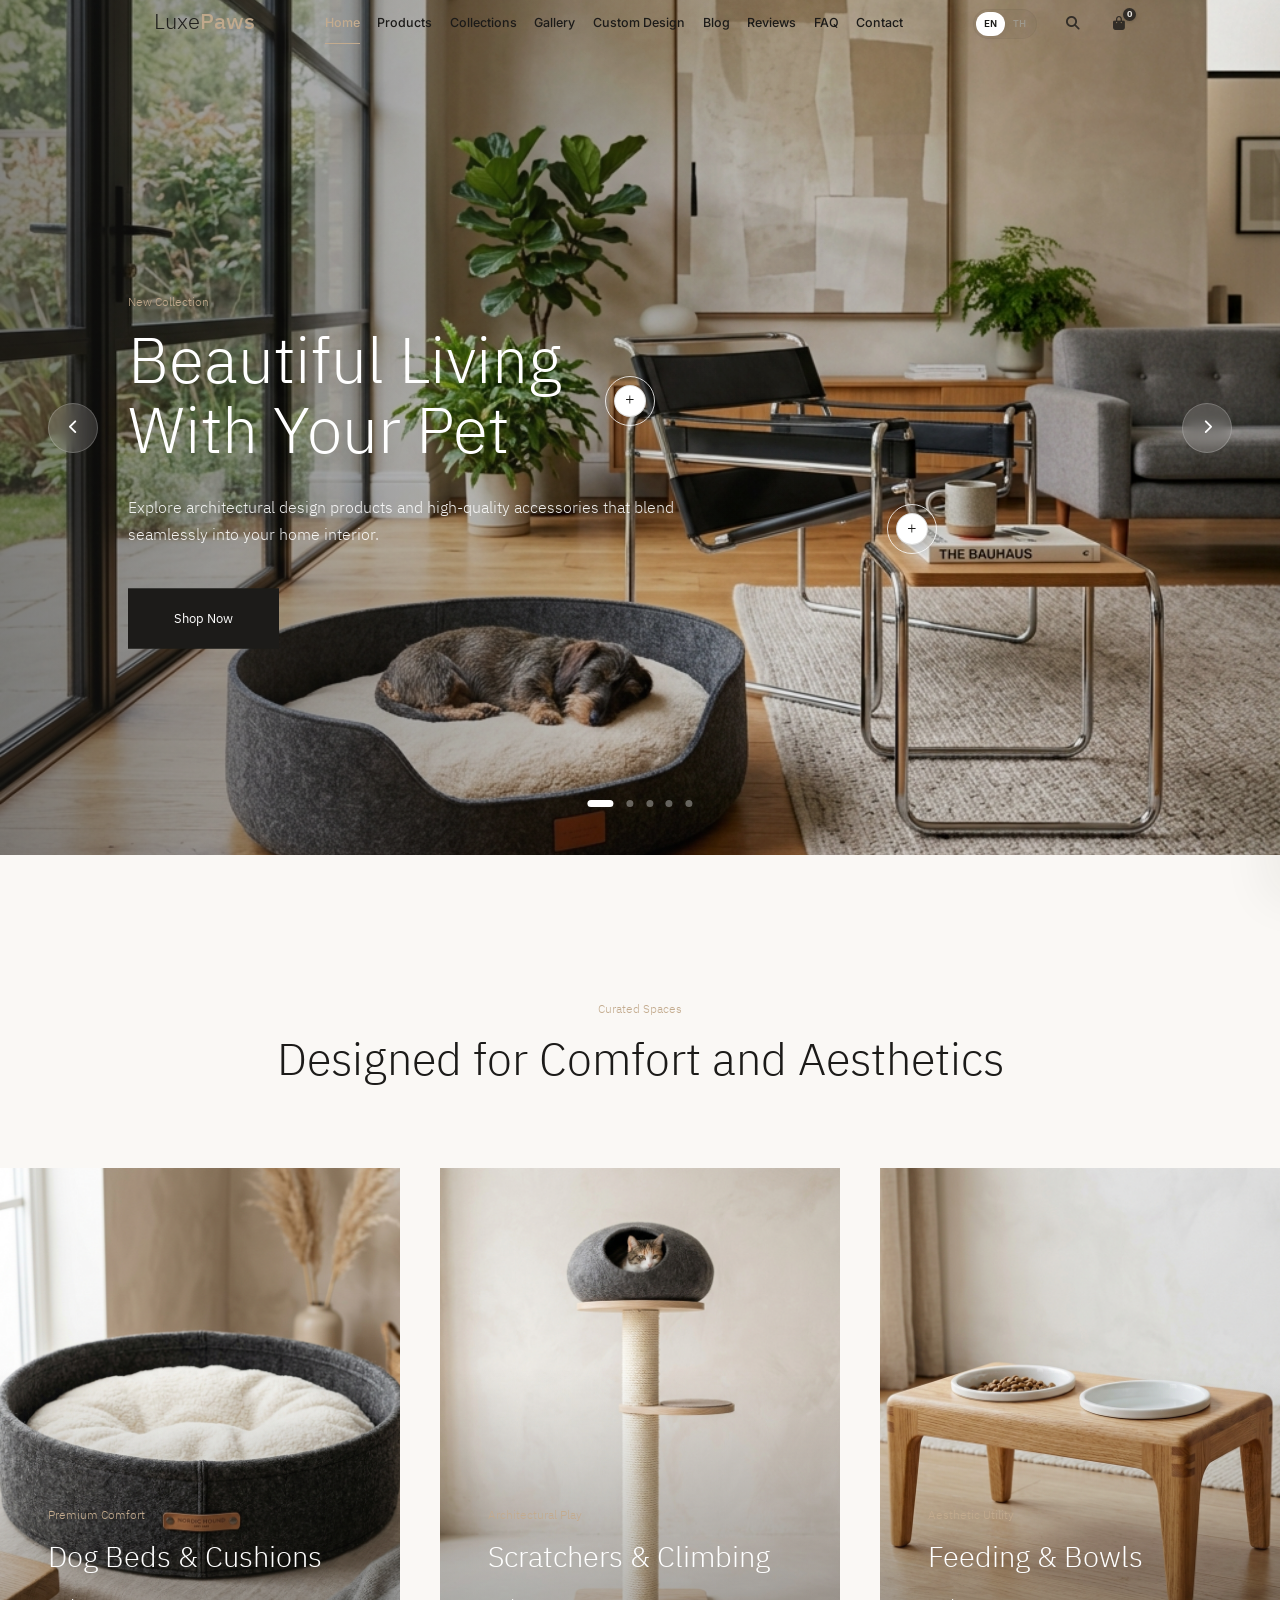
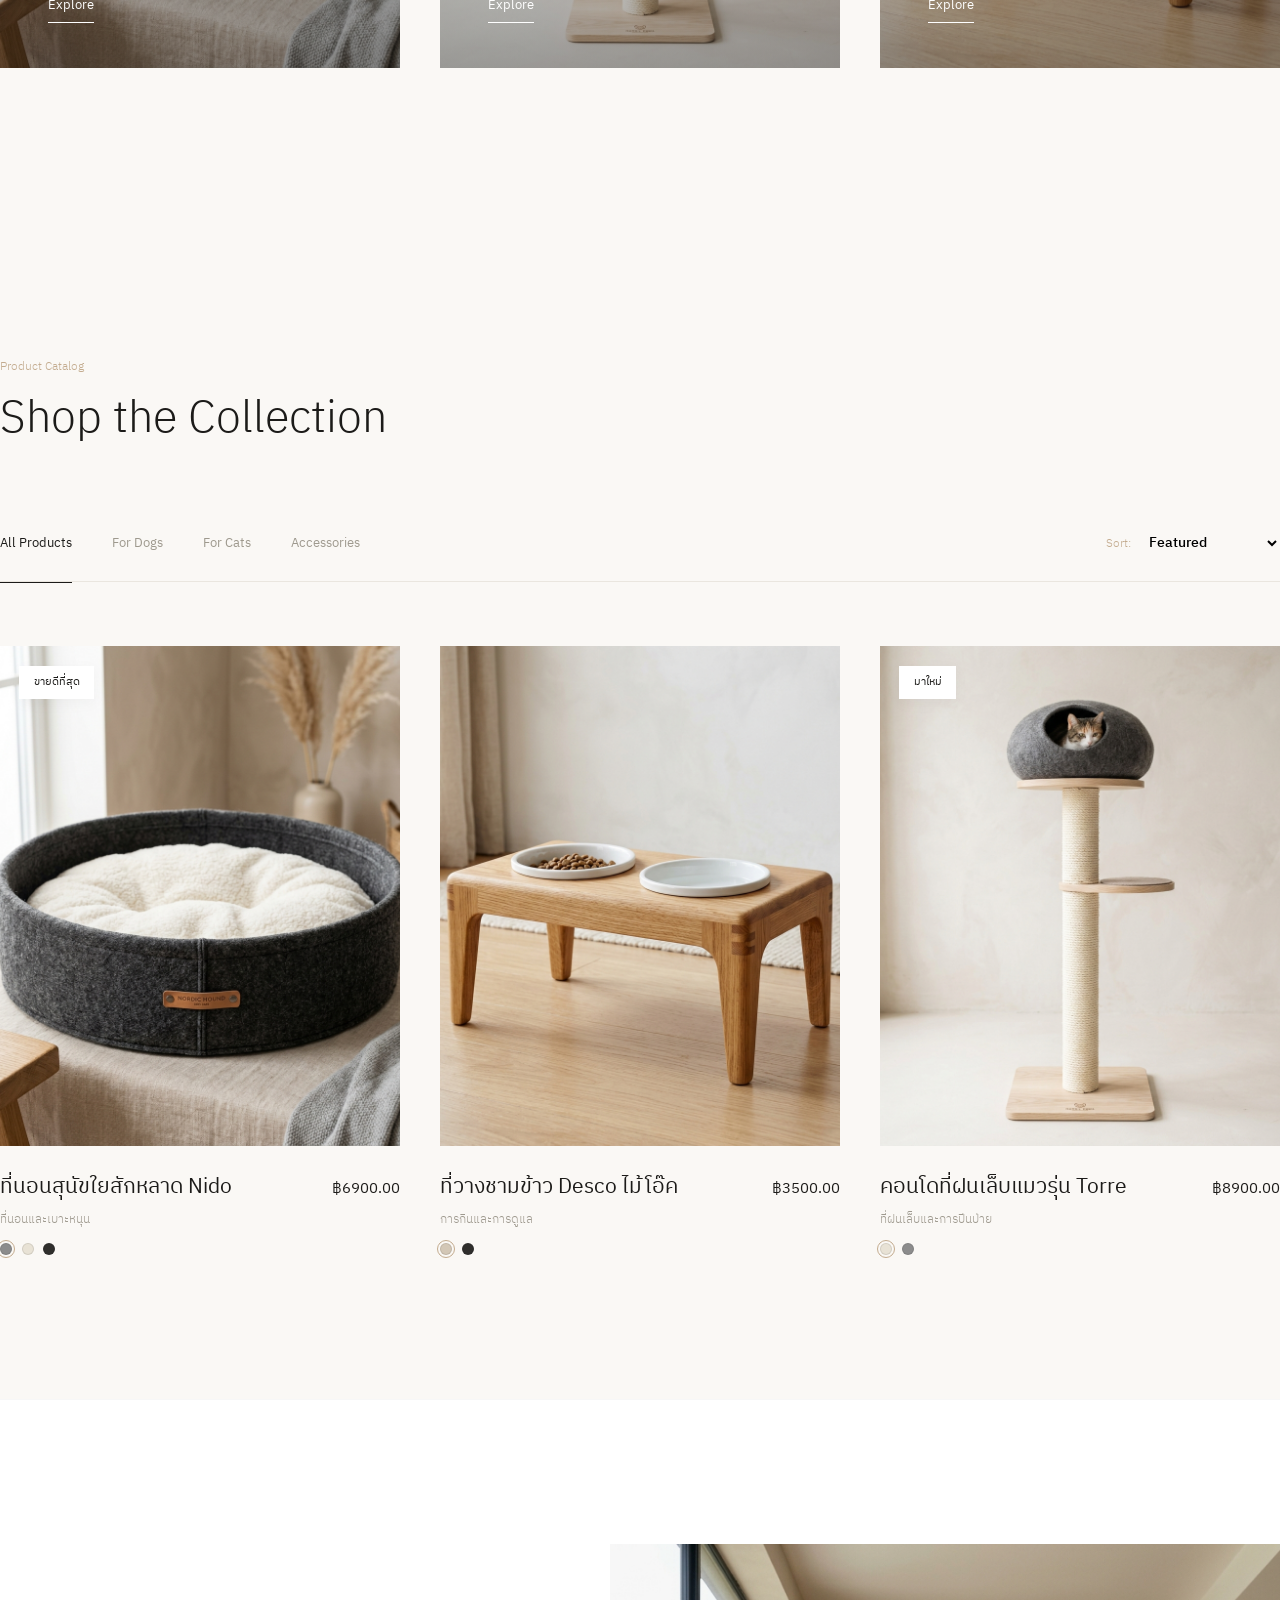
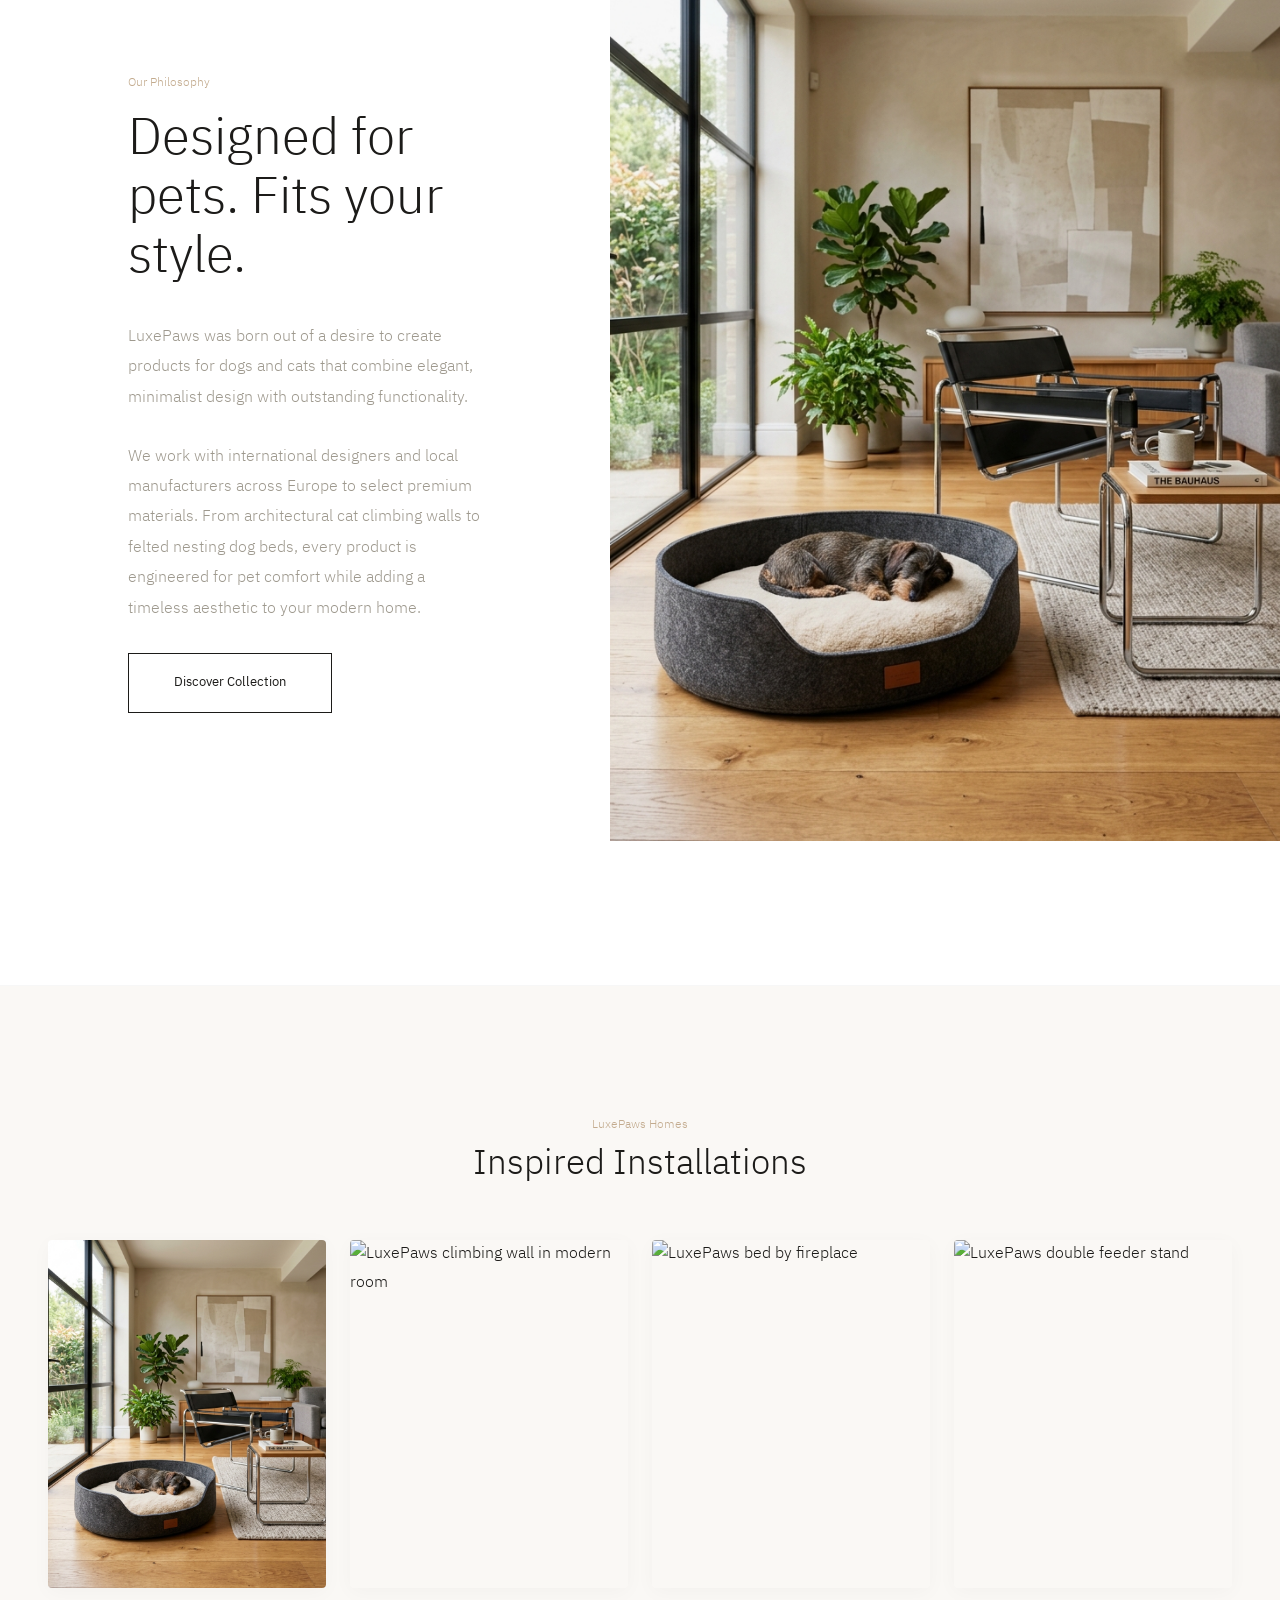
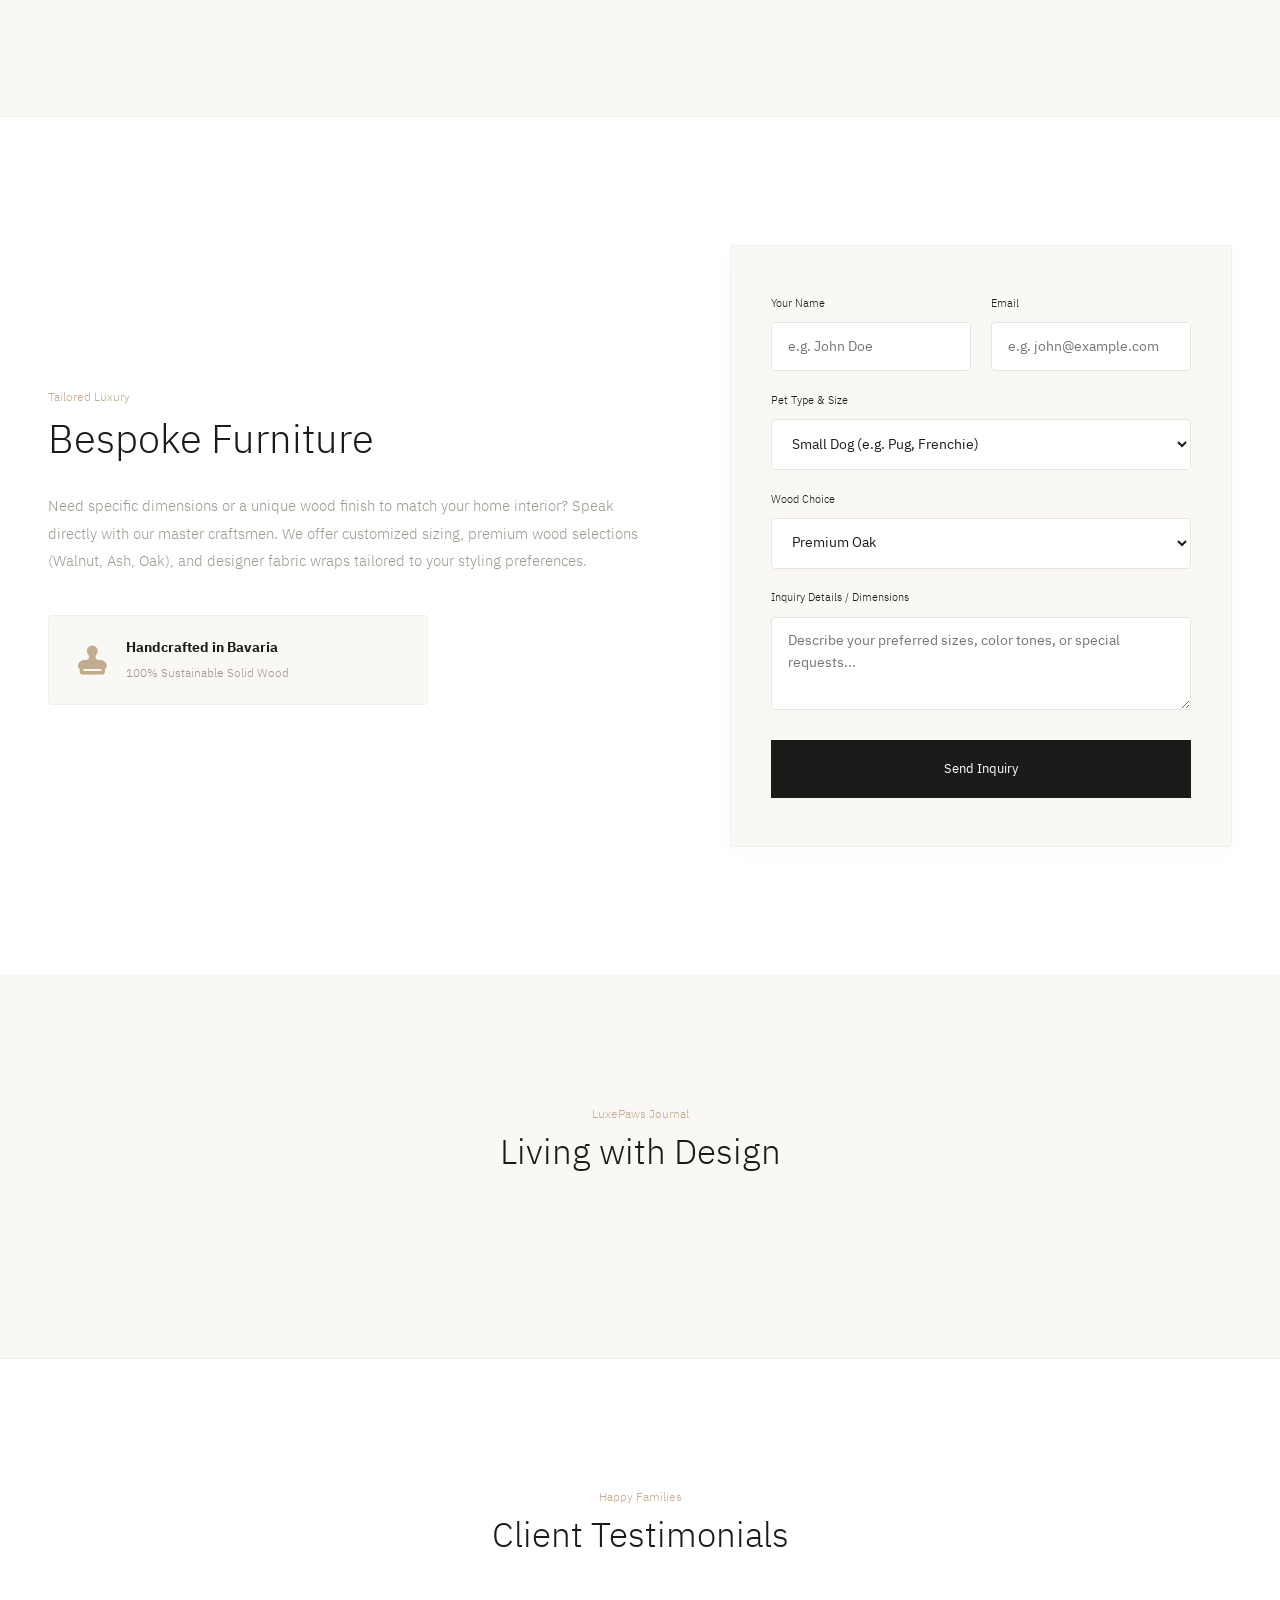
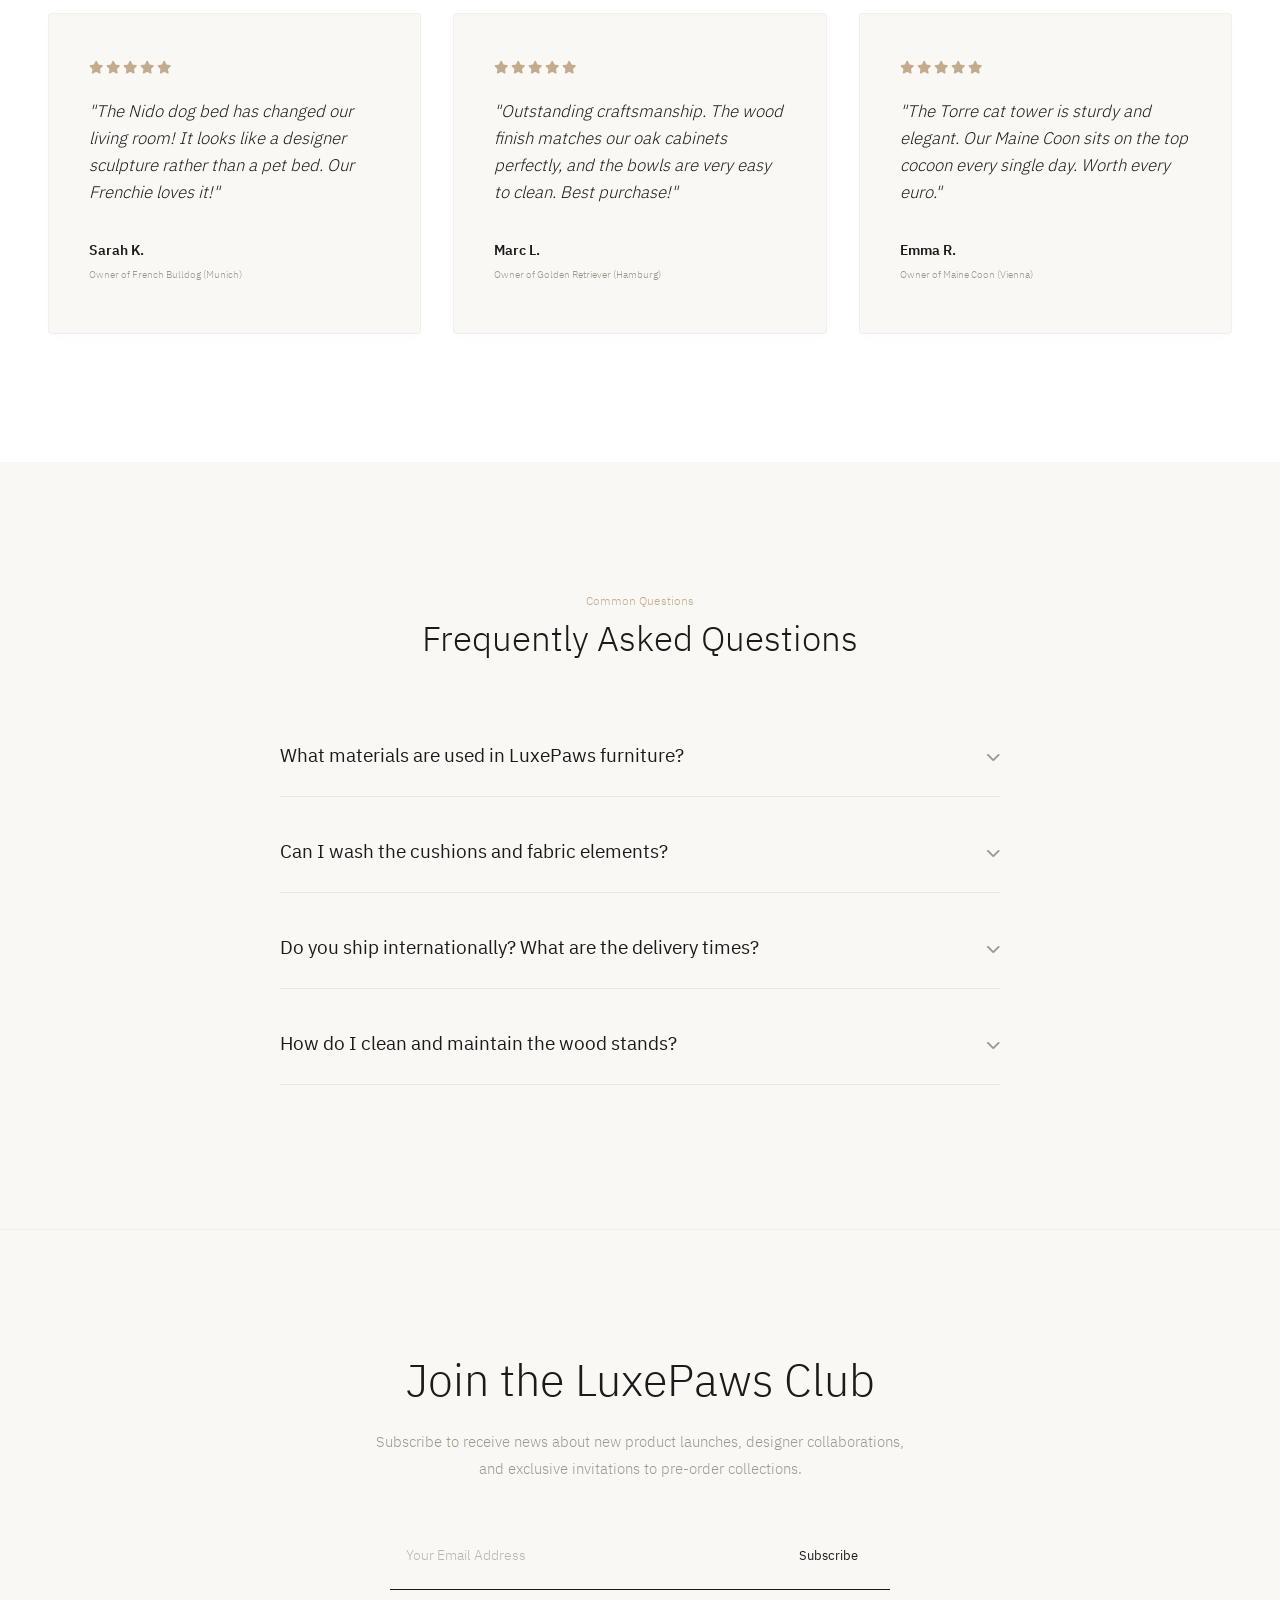
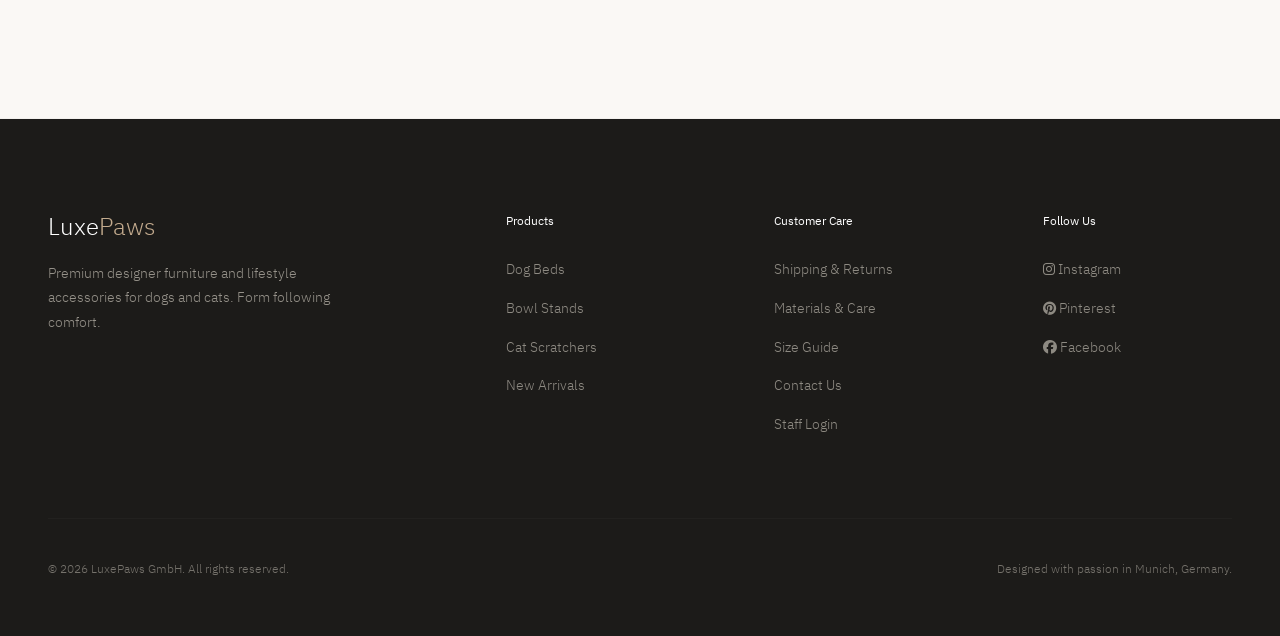
==== commit 5ed5ebe9: "Configure default site language configuration to fallback to Thai on initial visit" ====
--- a/index.html
+++ b/index.html
@@ -1,5 +1,5 @@
 <!DOCTYPE html>
-<html lang="en">
+<html lang="th">
 <head>
   <meta charset="UTF-8">
   <meta name="viewport" content="width=device-width, initial-scale=1.0">
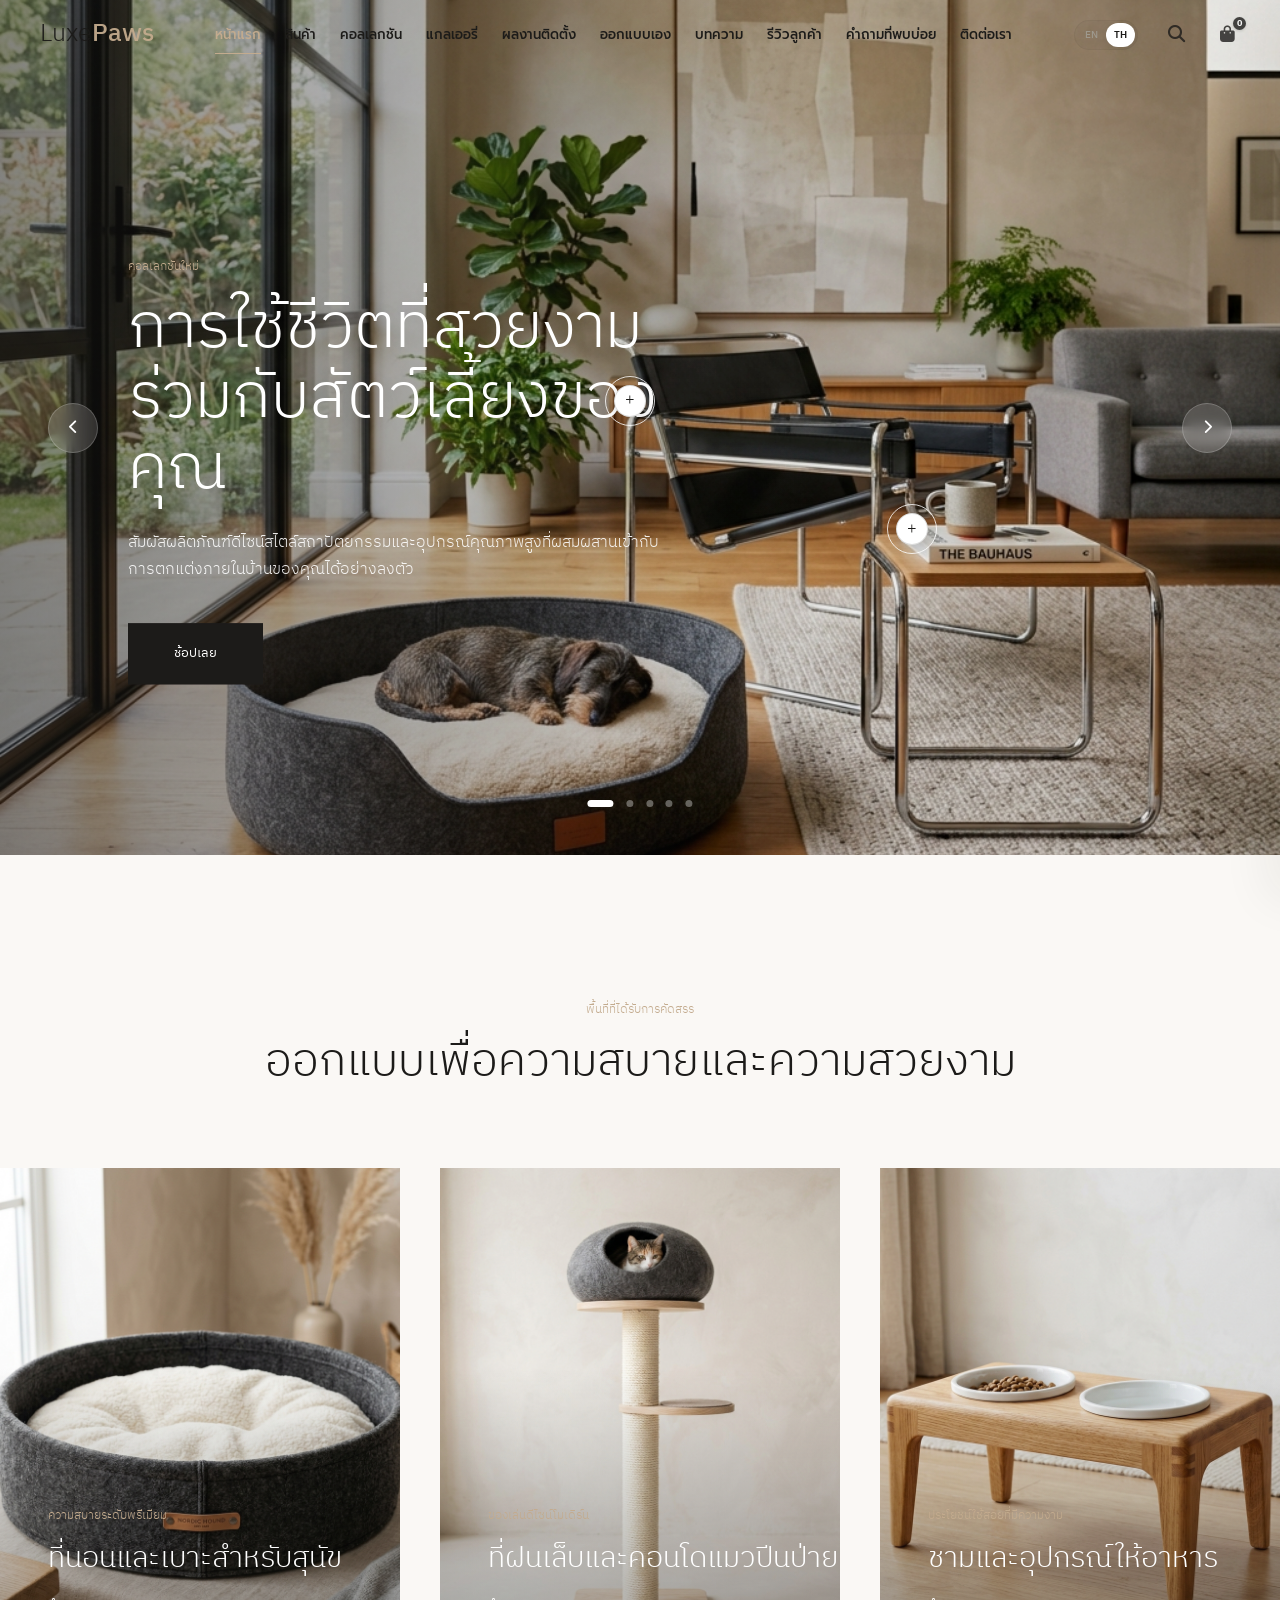
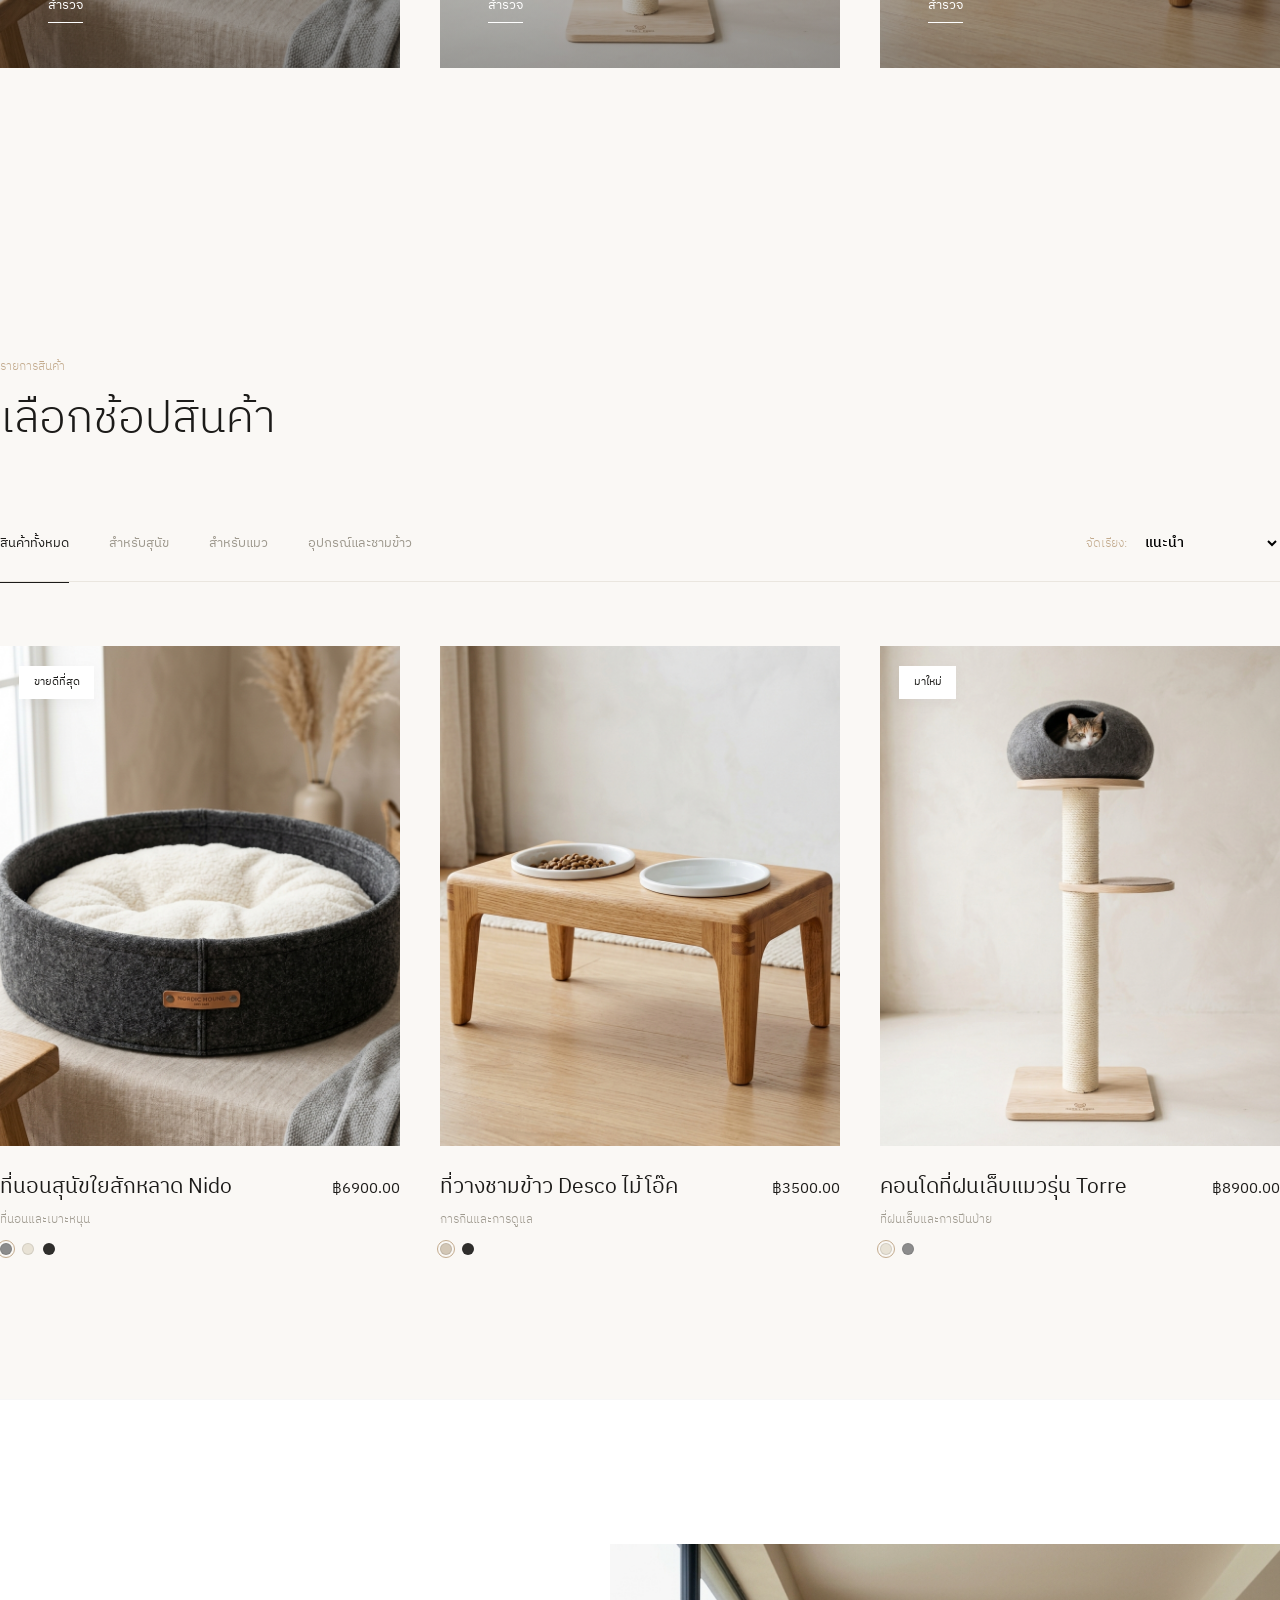
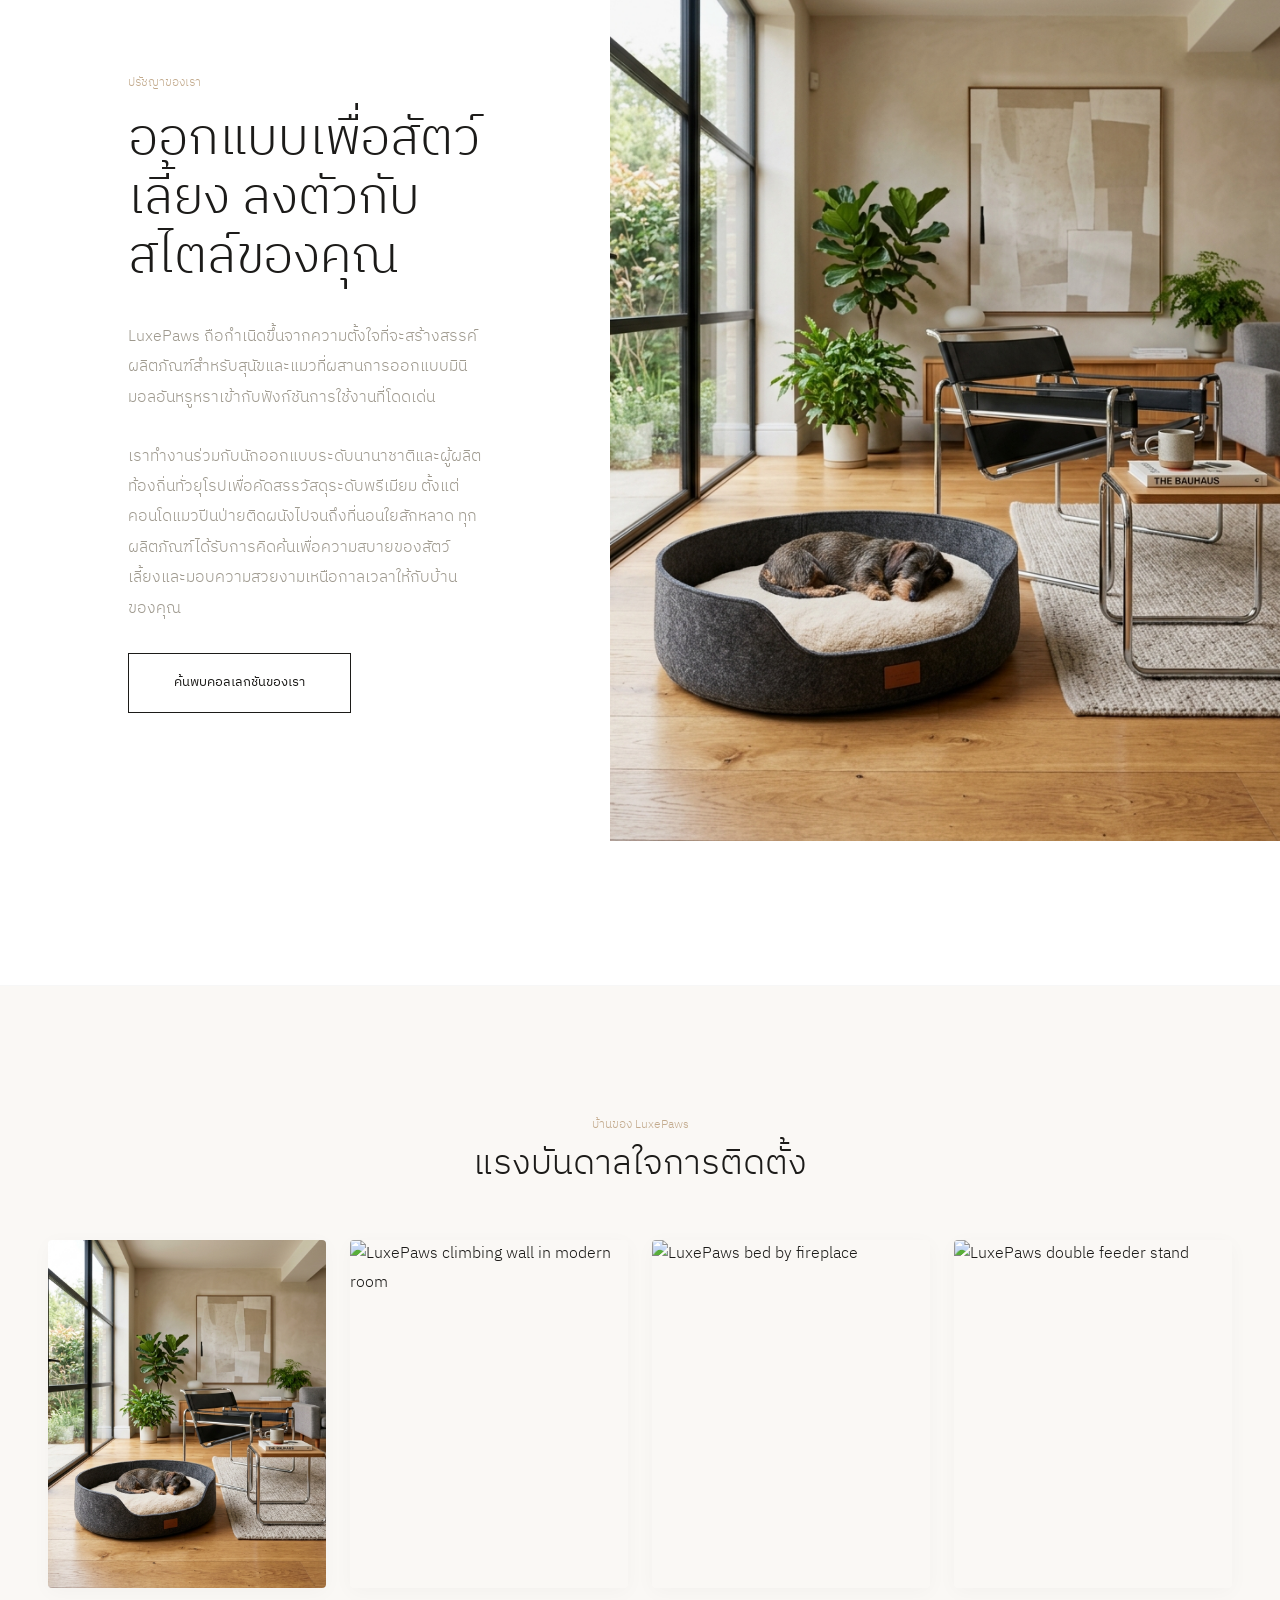
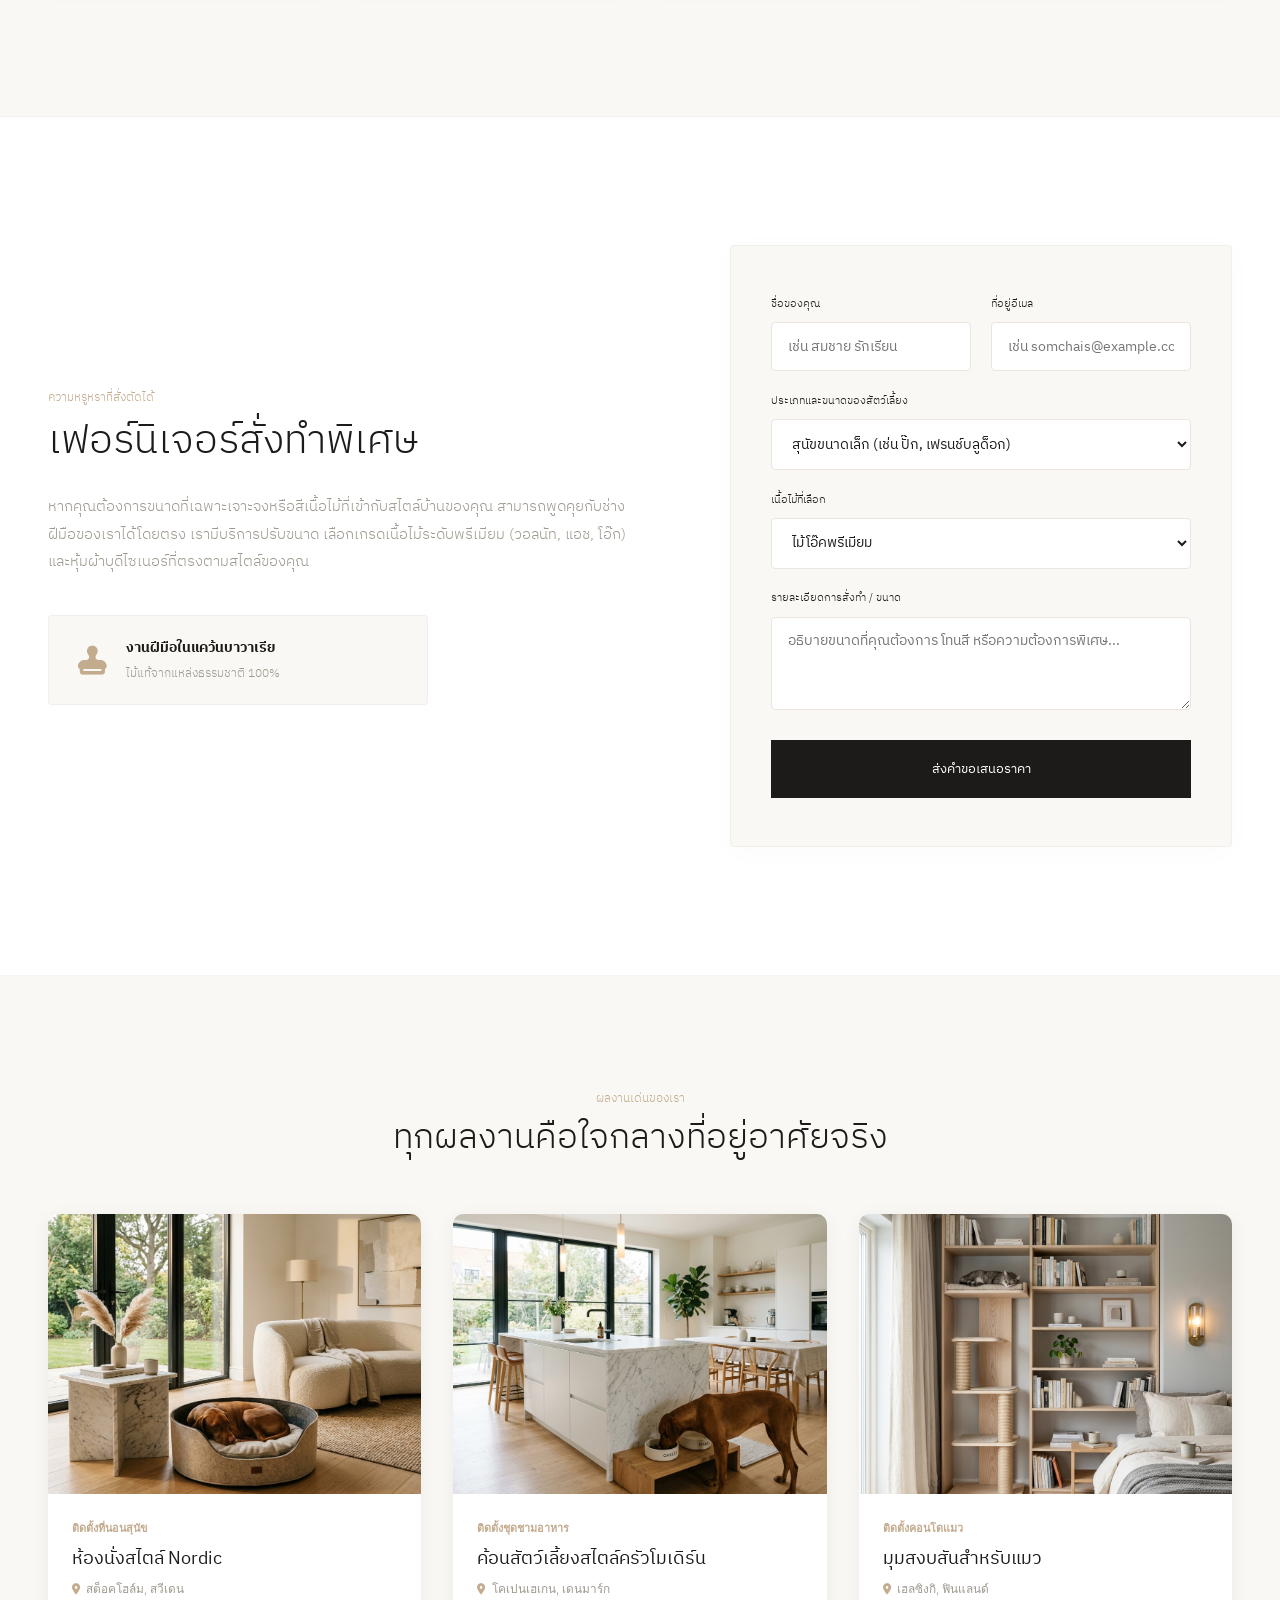
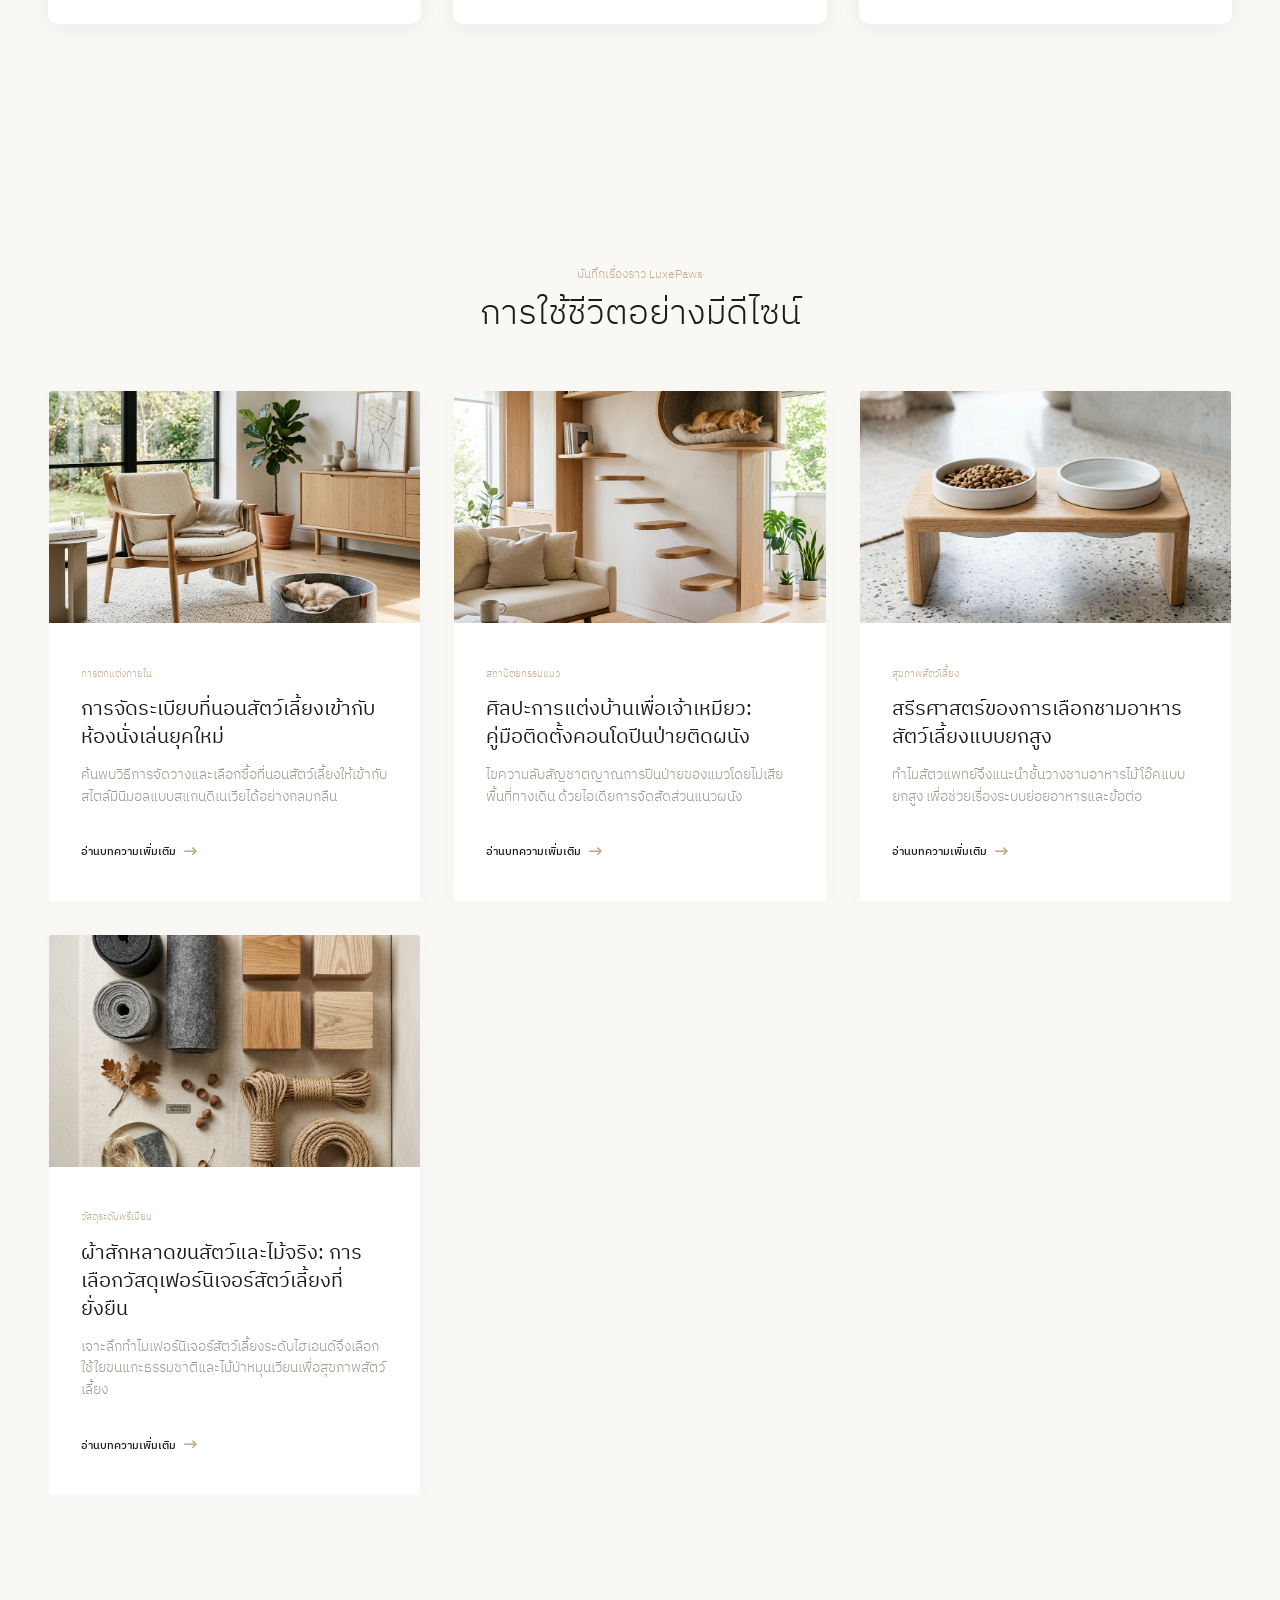
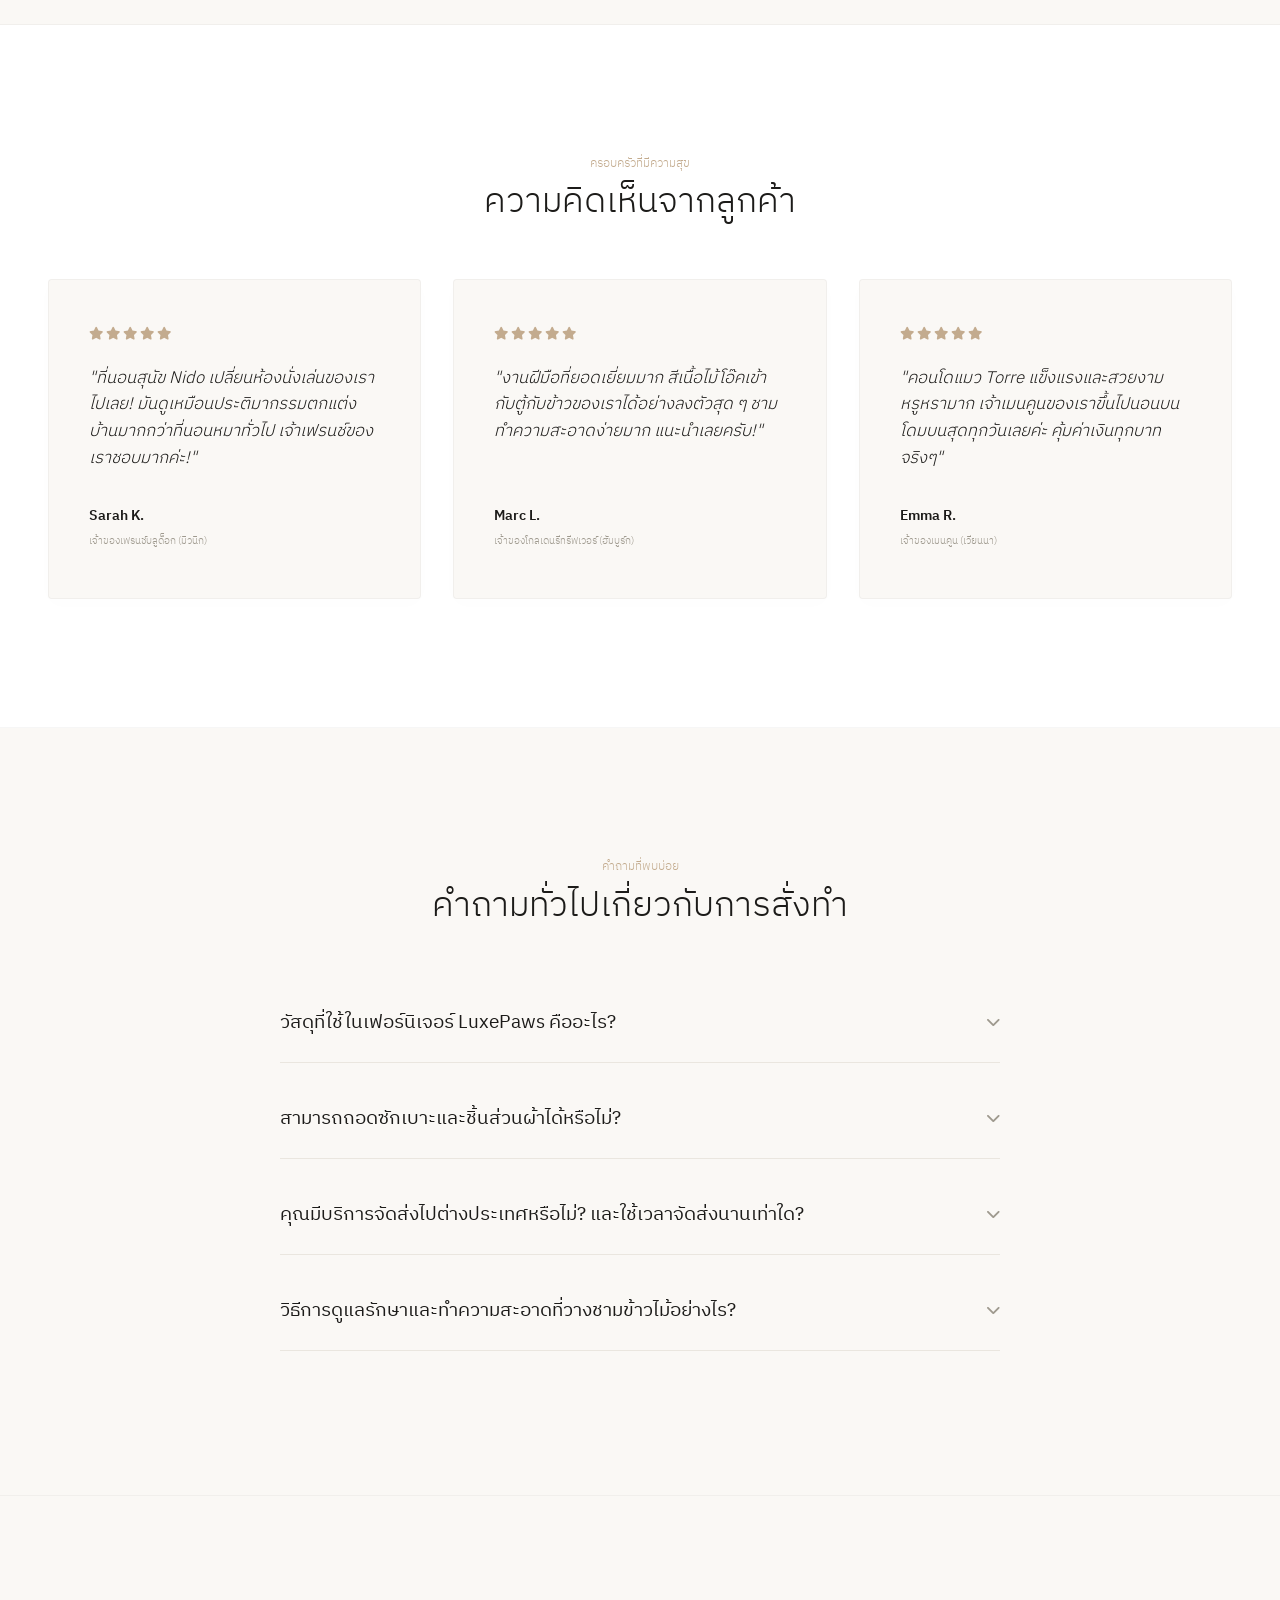
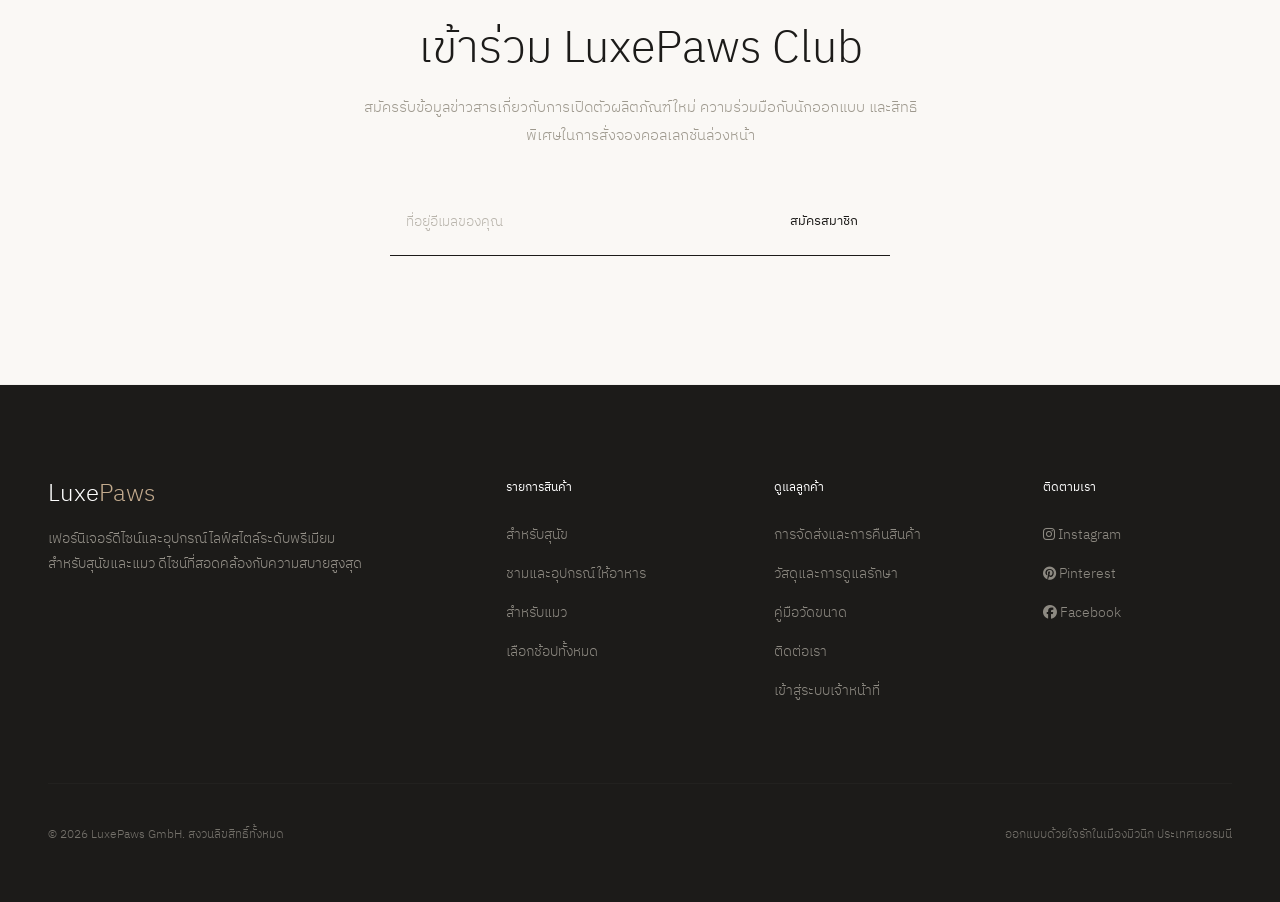
==== commit 8966697f: "Add Portfolio Installation Gallery section: 3-card grid with hover overlays, side-by-side detail mod" ====
--- a/index.html
+++ b/index.html
@@ -35,6 +35,7 @@
         <a href="#shop" class="filter-link" data-target="all" data-i18n="nav_products">Products</a>
         <a href="#collectionsSection" data-i18n="nav_collections">Collections</a>
         <a href="#gallerySection" data-i18n="nav_gallery">Gallery</a>
+        <a href="#portfolioSection" data-i18n="nav_portfolio">Portfolio</a>
         <a href="#customSection" data-i18n="nav_custom">Custom Design</a>
         <a href="#blogSection" data-i18n="nav_blog">Blog</a>
         <a href="#reviewsSection" data-i18n="nav_reviews">Reviews</a>
@@ -366,6 +367,90 @@
       </div>
     </div>
   </section>
+
+  <!-- ====================================================== -->
+  <!-- Portfolio / Installation Gallery Section               -->
+  <!-- ====================================================== -->
+  <section class="portfolio-section" id="portfolioSection">
+    <div class="container">
+      <div class="section-header">
+        <span class="subtitle" data-i18n="portfolio_subtitle">Installation Gallery</span>
+        <h2 class="title" data-i18n="portfolio_title">Crafted for Real Homes</h2>
+      </div>
+
+      <!-- Portfolio Grid -->
+      <div class="portfolio-grid">
+
+        <!-- Card 1 -->
+        <div class="portfolio-card" data-portfolio-id="1">
+          <div class="portfolio-card__img-wrap">
+            <img src="assets/port1.png" alt="Nordic Living Room Installation" loading="lazy">
+            <div class="portfolio-card__overlay">
+              <button class="portfolio-card__view-btn" data-portfolio-id="1" data-i18n="portfolio_view_btn">View Project</button>
+            </div>
+          </div>
+          <div class="portfolio-card__info">
+            <span class="portfolio-card__tag" data-i18n="port1_tag">Dog Bed Installation</span>
+            <h3 class="portfolio-card__title" data-i18n="port1_title">The Nordic Living Room</h3>
+            <p class="portfolio-card__location"><i class="fa-solid fa-location-dot"></i> <span data-i18n="port1_location">Stockholm, Sweden</span></p>
+          </div>
+        </div>
+
+        <!-- Card 2 -->
+        <div class="portfolio-card" data-portfolio-id="2">
+          <div class="portfolio-card__img-wrap">
+            <img src="assets/port2.png" alt="Modern Kitchen Feeding Station" loading="lazy">
+            <div class="portfolio-card__overlay">
+              <button class="portfolio-card__view-btn" data-portfolio-id="2" data-i18n="portfolio_view_btn">View Project</button>
+            </div>
+          </div>
+          <div class="portfolio-card__info">
+            <span class="portfolio-card__tag" data-i18n="port2_tag">Feeding Station</span>
+            <h3 class="portfolio-card__title" data-i18n="port2_title">The Modern Kitchen Companion</h3>
+            <p class="portfolio-card__location"><i class="fa-solid fa-location-dot"></i> <span data-i18n="port2_location">Copenhagen, Denmark</span></p>
+          </div>
+        </div>
+
+        <!-- Card 3 -->
+        <div class="portfolio-card" data-portfolio-id="3">
+          <div class="portfolio-card__img-wrap">
+            <img src="assets/port3.png" alt="Bedroom Cat Tower Sanctuary" loading="lazy">
+            <div class="portfolio-card__overlay">
+              <button class="portfolio-card__view-btn" data-portfolio-id="3" data-i18n="portfolio_view_btn">View Project</button>
+            </div>
+          </div>
+          <div class="portfolio-card__info">
+            <span class="portfolio-card__tag" data-i18n="port3_tag">Cat Tower Integration</span>
+            <h3 class="portfolio-card__title" data-i18n="port3_title">The Bedroom Sanctuary</h3>
+            <p class="portfolio-card__location"><i class="fa-solid fa-location-dot"></i> <span data-i18n="port3_location">Helsinki, Finland</span></p>
+          </div>
+        </div>
+
+      </div><!-- /portfolio-grid -->
+    </div>
+  </section>
+
+  <!-- Portfolio Detail Modal -->
+  <div class="portfolio-modal-backdrop" id="portfolioModalBackdrop"></div>
+  <div class="portfolio-modal" id="portfolioModal" role="dialog" aria-modal="true">
+    <button class="portfolio-modal__close" id="portfolioModalClose" aria-label="Close">
+      <i class="fa-solid fa-xmark"></i>
+    </button>
+    <div class="portfolio-modal__inner">
+      <div class="portfolio-modal__img-wrap">
+        <img id="portfolioModalImg" src="" alt="">
+      </div>
+      <div class="portfolio-modal__content">
+        <span class="portfolio-modal__tag" id="portfolioModalTag"></span>
+        <h2 class="portfolio-modal__title" id="portfolioModalTitle"></h2>
+        <p class="portfolio-modal__location" id="portfolioModalLocation">
+          <i class="fa-solid fa-location-dot"></i> <span></span>
+        </p>
+        <div class="portfolio-modal__divider"></div>
+        <p class="portfolio-modal__desc" id="portfolioModalDesc"></p>
+      </div>
+    </div>
+  </div>
 
   <!-- Blog Section -->
   <section class="blog-section" id="blogSection">
--- a/index.css
+++ b/index.css
@@ -20,7 +20,7 @@
   --font-menu: 'Inter', 'Prompt', sans-serif;
 
   /* Layout and Spacing */
-  --header-height: 48px;
+  --header-height: 70px;
   --transition-smooth: all 0.5s cubic-bezier(0.25, 1, 0.5, 1); /* Elegant decelerating cubic transition */
   --transition-fast: all 0.25s ease;
   --shadow-premium: 0 15px 35px -20px rgba(28, 27, 25, 0.08);
@@ -196,28 +196,32 @@
   justify-content: space-between;
   align-items: center;
   width: 100%;
-  max-width: 1024px;
+  max-width: 1280px;
   margin: 0 auto;
-  padding: 0 22px;
+  padding: 0 40px;
 }
 
 .nav-links {
   display: flex;
-  gap: 1.1rem;
-  align-items: center;
+  gap: 1.5rem;
+  align-items: center;
+  flex: 1;
+  justify-content: center;
+  flex-wrap: nowrap;
 }
 
 .nav-links a {
-  font-family: var(--font-menu); /* Inter + Prompt (Minimalist style) */
-  font-size: 0.78rem; /* Extremely clean scale */
+  font-family: var(--font-menu);
+  font-size: 0.82rem;
   font-weight: 500;
-  letter-spacing: 0.02em;
-  padding: 0.6rem 0;
+  letter-spacing: 0.03em;
+  padding: 0.5rem 0;
   color: var(--color-dark);
   position: relative;
   transition: color 0.3s ease;
-  text-transform: none; /* Elegant sentence case */
+  text-transform: none;
   text-decoration: none;
+  white-space: nowrap;
 }
 
 .nav-links a:hover,
@@ -246,20 +250,20 @@
   transform-origin: left;
 }
 
-/* Centered Logo */
+/* Logo — left column, fixed width */
 .logo {
-  font-family: var(--font-serif); /* Editorial Cormorant Garamond */
-  font-size: 1.35rem;
+  font-family: var(--font-serif);
+  font-size: 1.55rem;
   font-weight: 300;
-  letter-spacing: 0.2em;
+  letter-spacing: 0.18em;
   text-transform: uppercase;
   color: var(--color-dark);
   display: flex;
   align-items: center;
-  justify-content: flex-start;
-  padding-left: 0.2em;
+  flex: 0 0 auto;
   opacity: 0.95;
   transition: opacity 0.3s ease;
+  white-space: nowrap;
 }
 
 .logo:hover {
@@ -274,8 +278,9 @@
 .nav-actions {
   display: flex;
   align-items: center;
-  gap: 1.5rem;
+  gap: 1.6rem;
   justify-content: flex-end;
+  flex: 0 0 auto;
 }
 
 /* Premium Capsule Language Switcher */
@@ -314,7 +319,7 @@
 
 /* Navigation Icons Micro-interactions */
 .nav-icon {
-  font-size: 0.85rem;
+  font-size: 1.05rem;
   color: var(--color-dark);
   opacity: 0.8;
   position: relative;
@@ -2997,3 +3002,286 @@
 
 
 
+
+/* ==========================================================
+   PORTFOLIO / INSTALLATION GALLERY SECTION
+   ========================================================== */
+
+.portfolio-section {
+  padding: 7rem 0;
+  background-color: var(--color-light);
+}
+
+.portfolio-grid {
+  display: grid;
+  grid-template-columns: repeat(3, 1fr);
+  gap: 2rem;
+  margin-top: 3.5rem;
+}
+
+.portfolio-card {
+  background: var(--color-white);
+  border-radius: 10px;
+  overflow: hidden;
+  box-shadow: 0 4px 20px rgba(28,27,25,0.06);
+  transition: transform 0.35s cubic-bezier(0.25,1,0.5,1), box-shadow 0.35s ease;
+  cursor: pointer;
+}
+
+.portfolio-card:hover {
+  transform: translateY(-6px);
+  box-shadow: 0 16px 40px rgba(28,27,25,0.12);
+}
+
+.portfolio-card__img-wrap {
+  position: relative;
+  aspect-ratio: 4/3;
+  overflow: hidden;
+}
+
+.portfolio-card__img-wrap img {
+  width: 100%;
+  height: 100%;
+  object-fit: cover;
+  display: block;
+  transition: transform 0.6s cubic-bezier(0.25,1,0.5,1);
+}
+
+.portfolio-card:hover .portfolio-card__img-wrap img {
+  transform: scale(1.06);
+}
+
+.portfolio-card__overlay {
+  position: absolute;
+  inset: 0;
+  background: rgba(28,27,25,0.42);
+  display: flex;
+  align-items: center;
+  justify-content: center;
+  opacity: 0;
+  transition: opacity 0.3s ease;
+}
+
+.portfolio-card:hover .portfolio-card__overlay {
+  opacity: 1;
+}
+
+.portfolio-card__view-btn {
+  padding: 0.7rem 1.8rem;
+  background: var(--color-white);
+  color: var(--color-dark);
+  border: none;
+  border-radius: 40px;
+  font-family: var(--font-menu);
+  font-size: 0.8rem;
+  font-weight: 600;
+  letter-spacing: 0.06em;
+  cursor: pointer;
+  transition: background 0.2s, color 0.2s, transform 0.2s;
+  transform: translateY(6px);
+}
+
+.portfolio-card:hover .portfolio-card__view-btn {
+  transform: translateY(0);
+}
+
+.portfolio-card__view-btn:hover {
+  background: var(--color-accent);
+  color: var(--color-white);
+}
+
+.portfolio-card__info {
+  padding: 1.25rem 1.5rem 1.5rem;
+}
+
+.portfolio-card__tag {
+  display: inline-block;
+  font-family: var(--font-menu);
+  font-size: 0.68rem;
+  font-weight: 600;
+  letter-spacing: 0.12em;
+  text-transform: uppercase;
+  color: var(--color-accent);
+  margin-bottom: 0.5rem;
+}
+
+.portfolio-card__title {
+  font-family: var(--font-serif);
+  font-size: 1.15rem;
+  font-weight: 400;
+  color: var(--color-dark);
+  margin-bottom: 0.5rem;
+  line-height: 1.3;
+}
+
+.portfolio-card__location {
+  font-family: var(--font-menu);
+  font-size: 0.74rem;
+  color: var(--color-muted);
+  display: flex;
+  align-items: center;
+  gap: 0.4rem;
+}
+
+.portfolio-card__location i {
+  font-size: 0.68rem;
+  color: var(--color-accent);
+}
+
+/* ==========================================================
+   PORTFOLIO DETAIL MODAL
+   ========================================================== */
+
+.portfolio-modal-backdrop {
+  position: fixed;
+  inset: 0;
+  background: rgba(28,27,25,0.6);
+  backdrop-filter: blur(8px);
+  -webkit-backdrop-filter: blur(8px);
+  z-index: 3000;
+  opacity: 0;
+  pointer-events: none;
+  transition: opacity 0.35s ease;
+}
+
+.portfolio-modal-backdrop.open {
+  opacity: 1;
+  pointer-events: all;
+}
+
+.portfolio-modal {
+  position: fixed;
+  top: 50%;
+  left: 50%;
+  transform: translate(-50%, -48%);
+  width: 90%;
+  max-width: 900px;
+  max-height: 90vh;
+  background: var(--color-white);
+  border-radius: 14px;
+  overflow: hidden;
+  z-index: 3001;
+  box-shadow: 0 32px 80px rgba(28,27,25,0.22);
+  opacity: 0;
+  pointer-events: none;
+  transition: opacity 0.35s ease, transform 0.35s cubic-bezier(0.25,1,0.5,1);
+}
+
+.portfolio-modal.open {
+  opacity: 1;
+  pointer-events: all;
+  transform: translate(-50%, -50%);
+}
+
+.portfolio-modal__close {
+  position: absolute;
+  top: 1rem;
+  right: 1rem;
+  z-index: 10;
+  width: 36px;
+  height: 36px;
+  border-radius: 50%;
+  border: none;
+  background: rgba(28,27,25,0.12);
+  color: var(--color-dark);
+  font-size: 0.9rem;
+  cursor: pointer;
+  display: flex;
+  align-items: center;
+  justify-content: center;
+  transition: background 0.2s, transform 0.2s;
+  backdrop-filter: blur(4px);
+}
+
+.portfolio-modal__close:hover {
+  background: rgba(28,27,25,0.22);
+  transform: rotate(90deg);
+}
+
+.portfolio-modal__inner {
+  display: flex;
+  height: 100%;
+  max-height: 90vh;
+}
+
+.portfolio-modal__img-wrap {
+  flex: 0 0 55%;
+  overflow: hidden;
+}
+
+.portfolio-modal__img-wrap img {
+  width: 100%;
+  height: 100%;
+  object-fit: cover;
+  display: block;
+}
+
+.portfolio-modal__content {
+  flex: 1;
+  padding: 3rem 2.5rem;
+  overflow-y: auto;
+  display: flex;
+  flex-direction: column;
+  justify-content: center;
+}
+
+.portfolio-modal__tag {
+  display: inline-block;
+  font-family: var(--font-menu);
+  font-size: 0.68rem;
+  font-weight: 700;
+  letter-spacing: 0.14em;
+  text-transform: uppercase;
+  color: var(--color-accent);
+  margin-bottom: 0.75rem;
+}
+
+.portfolio-modal__title {
+  font-family: var(--font-serif);
+  font-size: 1.8rem;
+  font-weight: 400;
+  line-height: 1.2;
+  color: var(--color-dark);
+  margin-bottom: 0.6rem;
+}
+
+.portfolio-modal__location {
+  font-family: var(--font-menu);
+  font-size: 0.8rem;
+  color: var(--color-muted);
+  display: flex;
+  align-items: center;
+  gap: 0.4rem;
+  margin-bottom: 1.5rem;
+}
+
+.portfolio-modal__location i {
+  color: var(--color-accent);
+  font-size: 0.72rem;
+}
+
+.portfolio-modal__divider {
+  width: 40px;
+  height: 1.5px;
+  background: var(--color-accent);
+  margin-bottom: 1.5rem;
+  border-radius: 2px;
+}
+
+.portfolio-modal__desc {
+  font-family: var(--font-menu);
+  font-size: 0.88rem;
+  line-height: 1.85;
+  color: var(--color-muted);
+}
+
+@media (max-width: 900px) {
+  .portfolio-grid { grid-template-columns: repeat(2, 1fr); }
+  .portfolio-modal__inner { flex-direction: column; }
+  .portfolio-modal__img-wrap { flex: 0 0 220px; height: 220px; }
+  .portfolio-modal__content { padding: 1.75rem; }
+}
+
+@media (max-width: 600px) {
+  .portfolio-grid { grid-template-columns: 1fr; }
+}
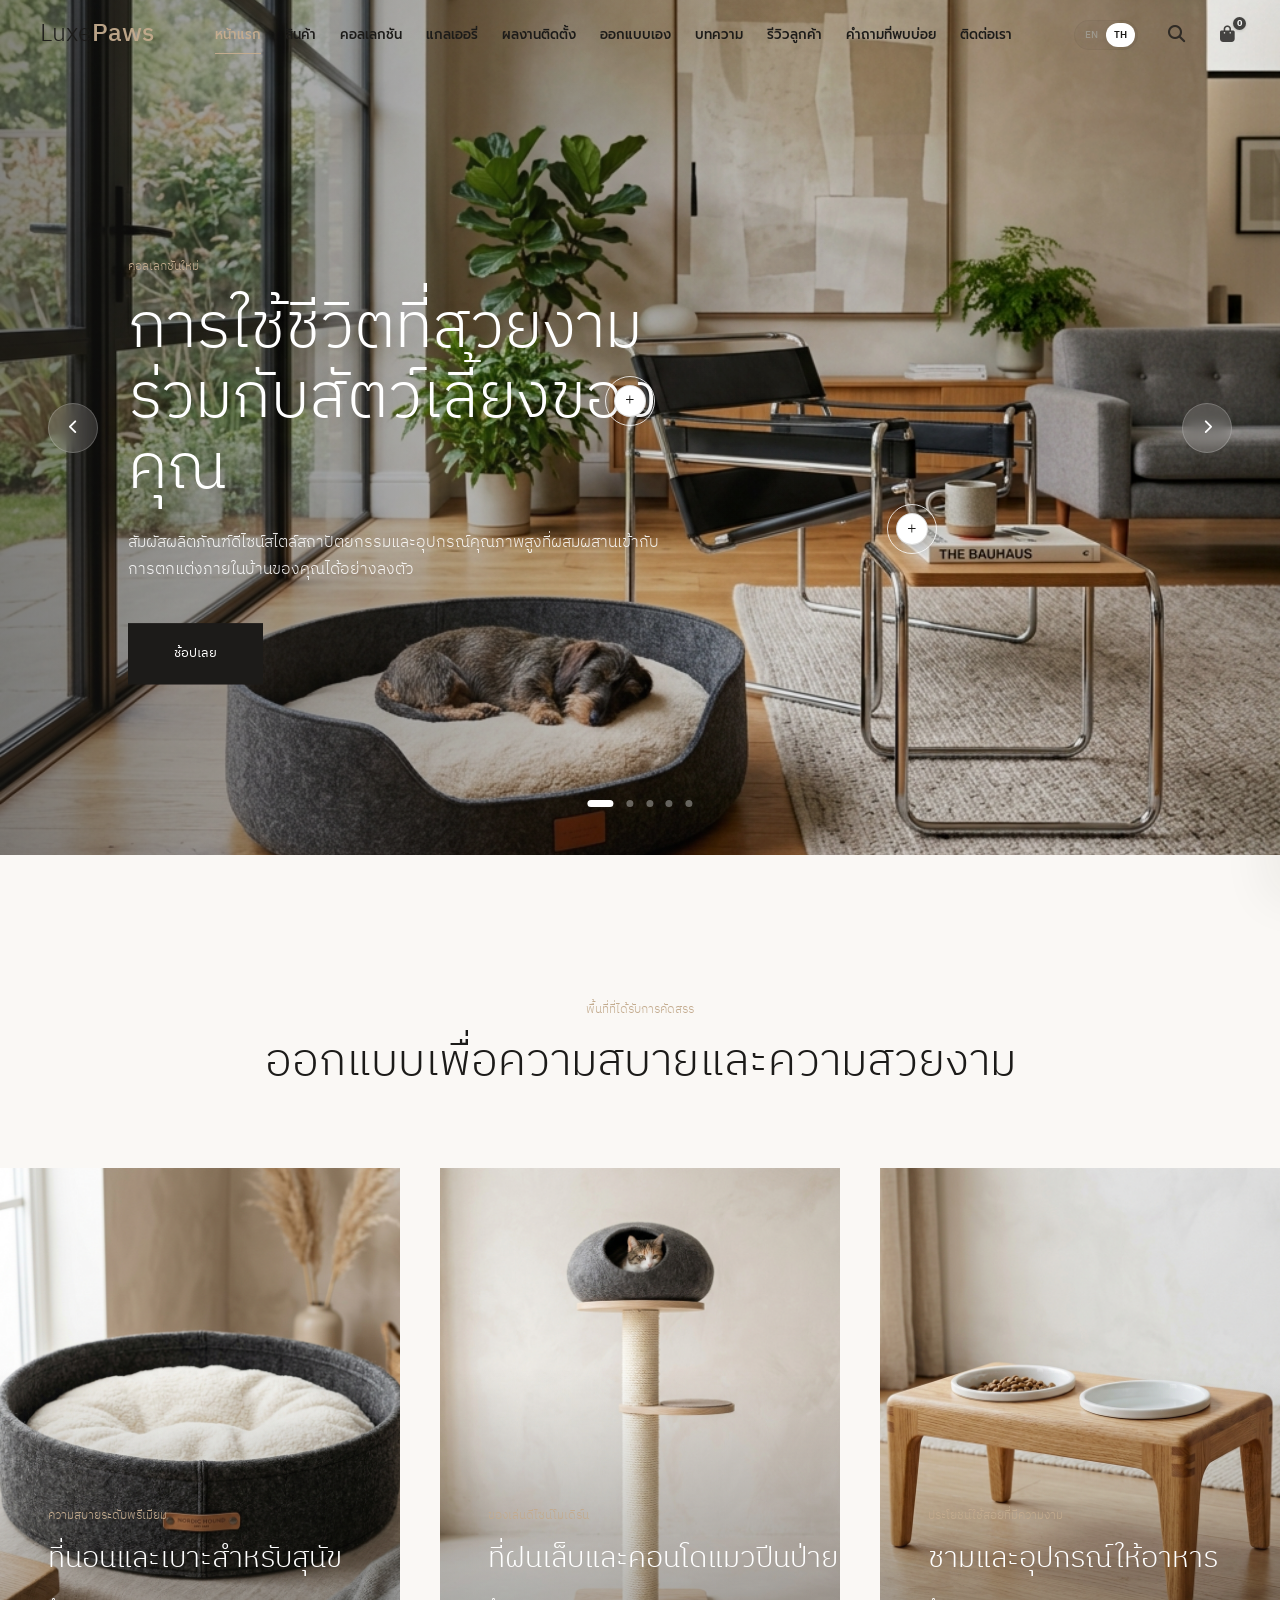
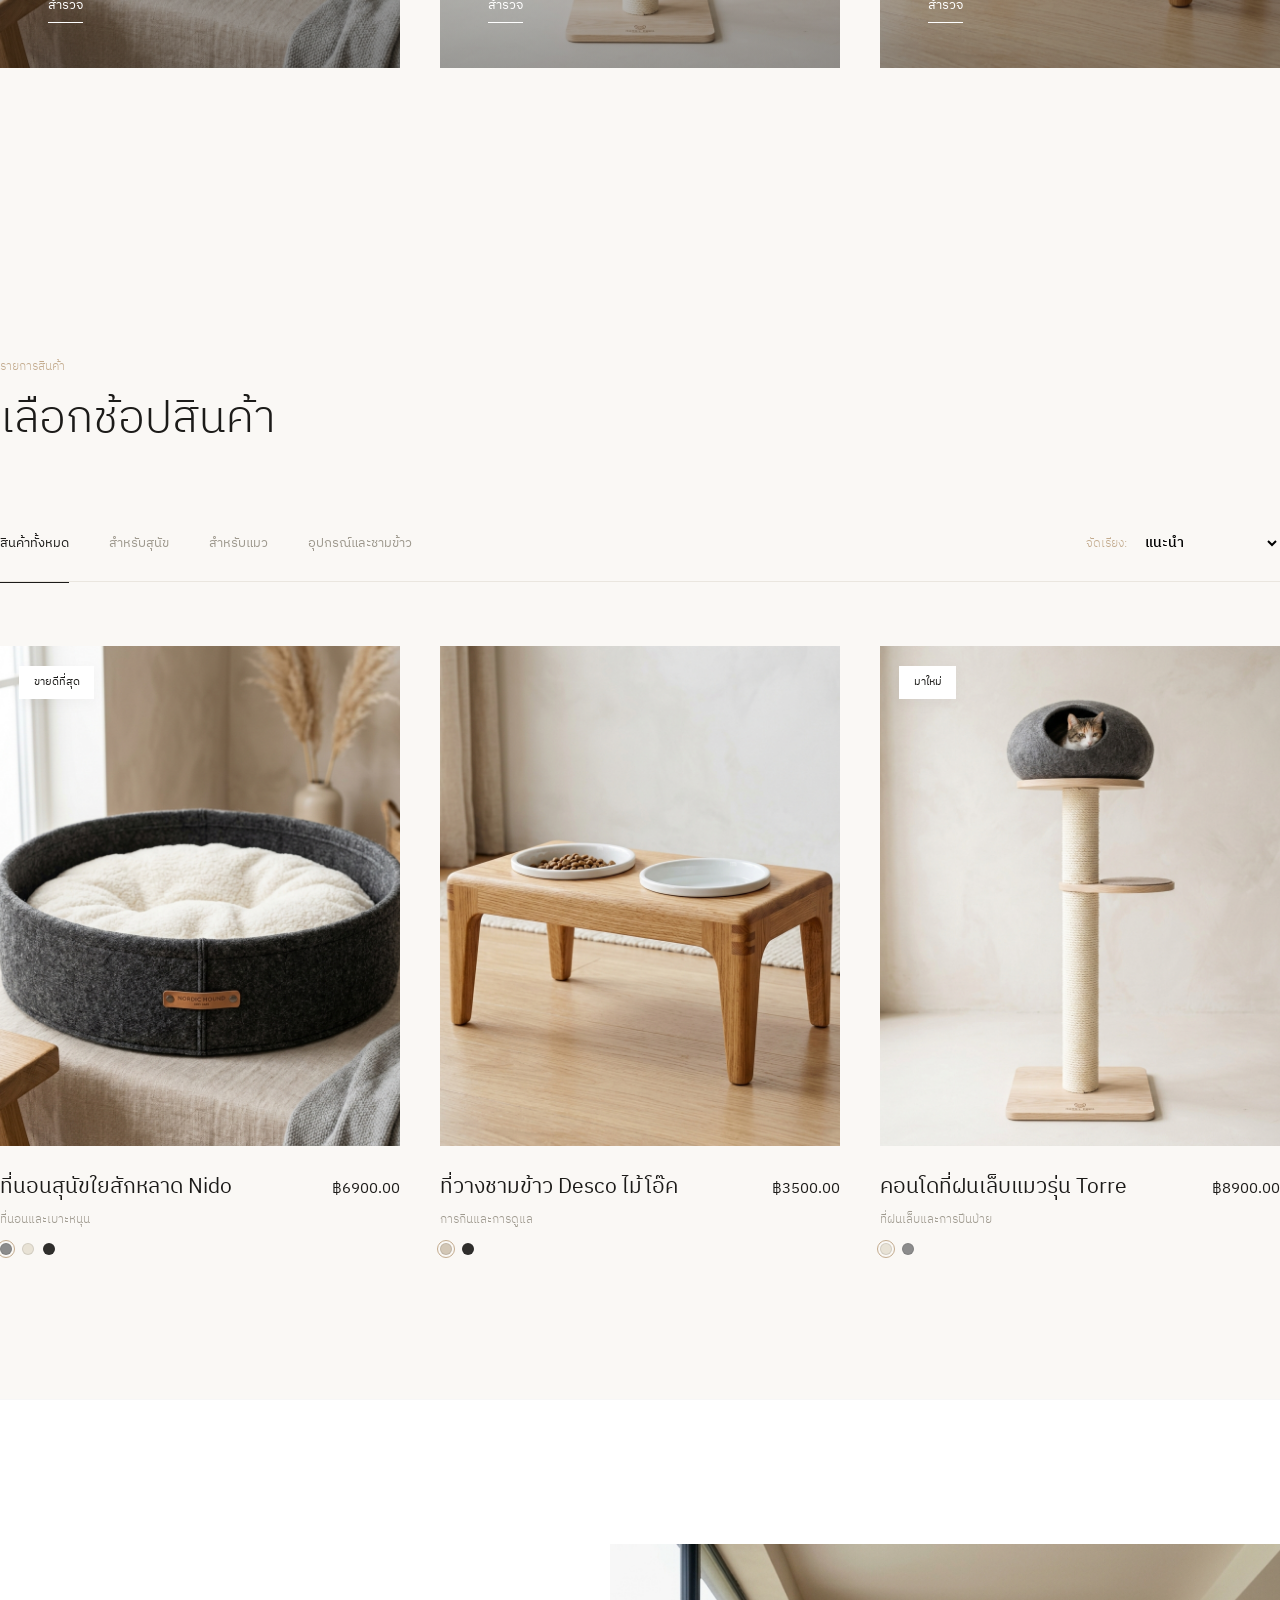
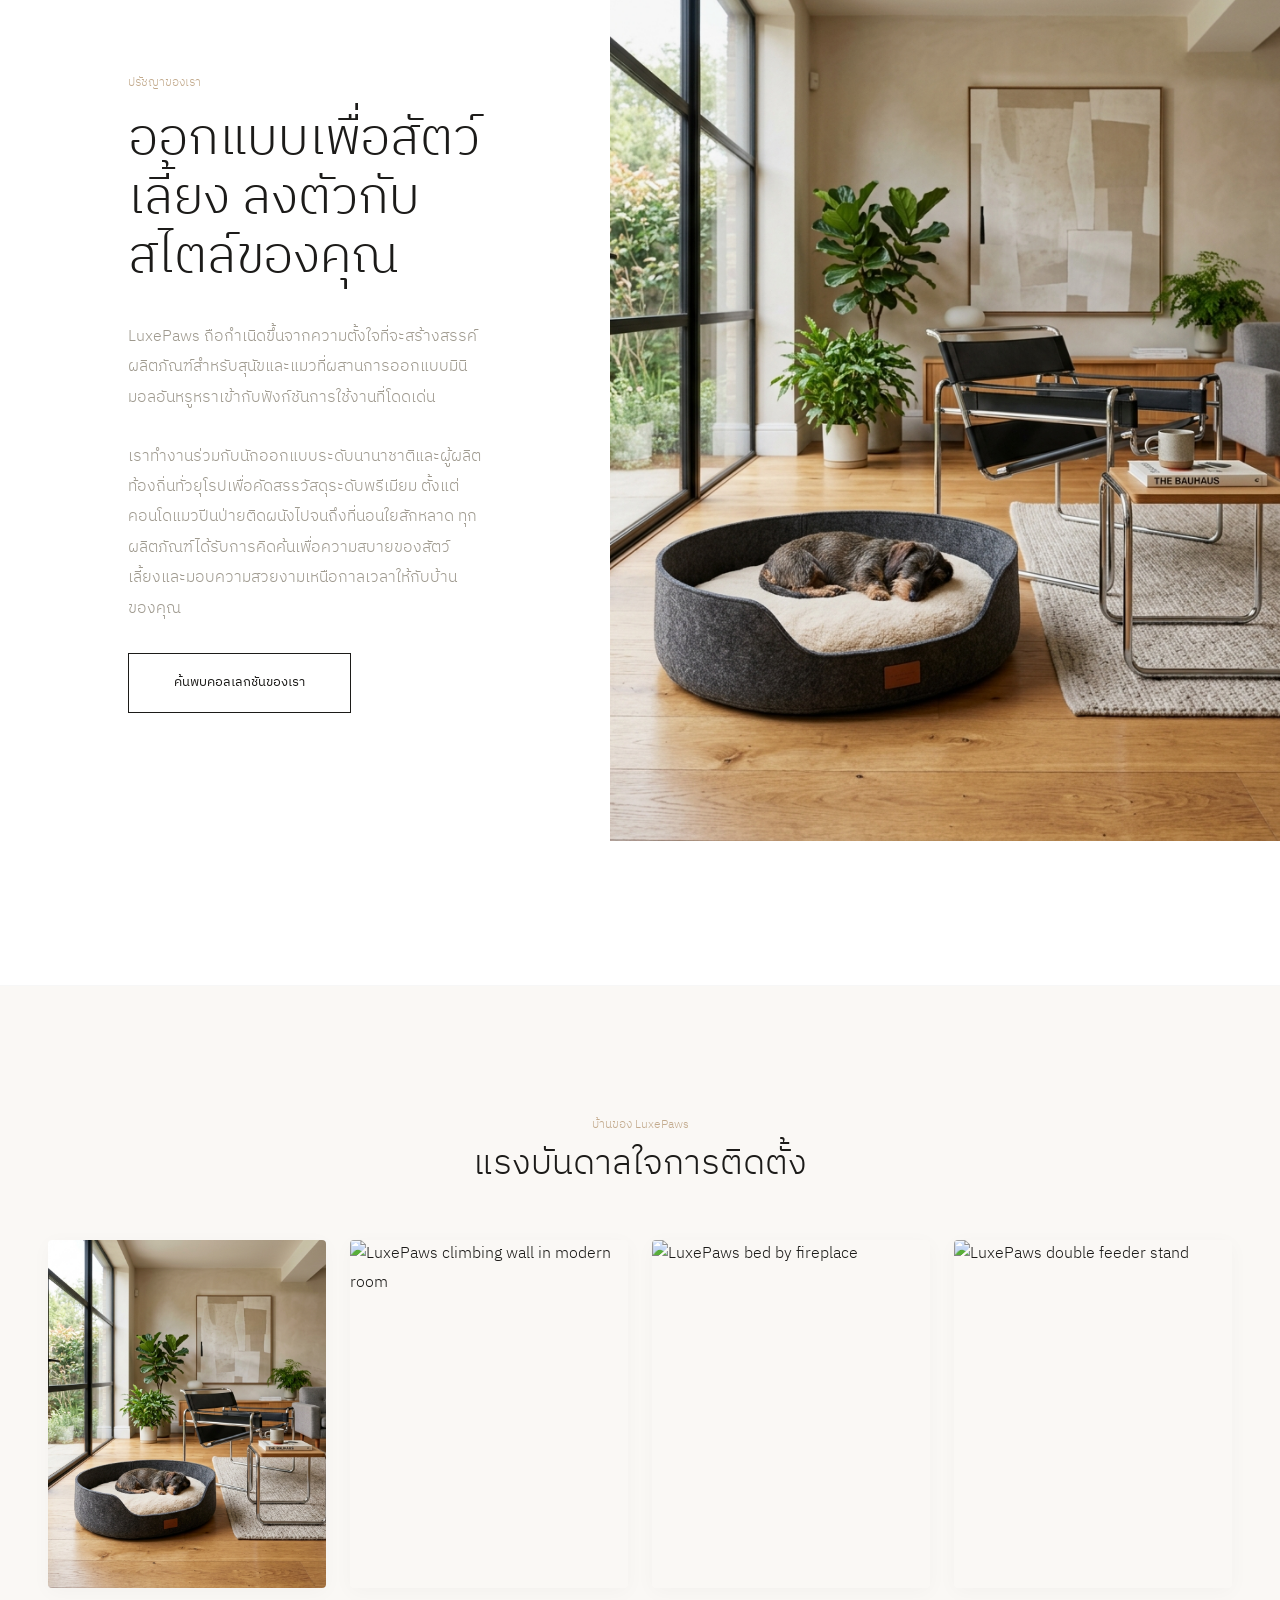
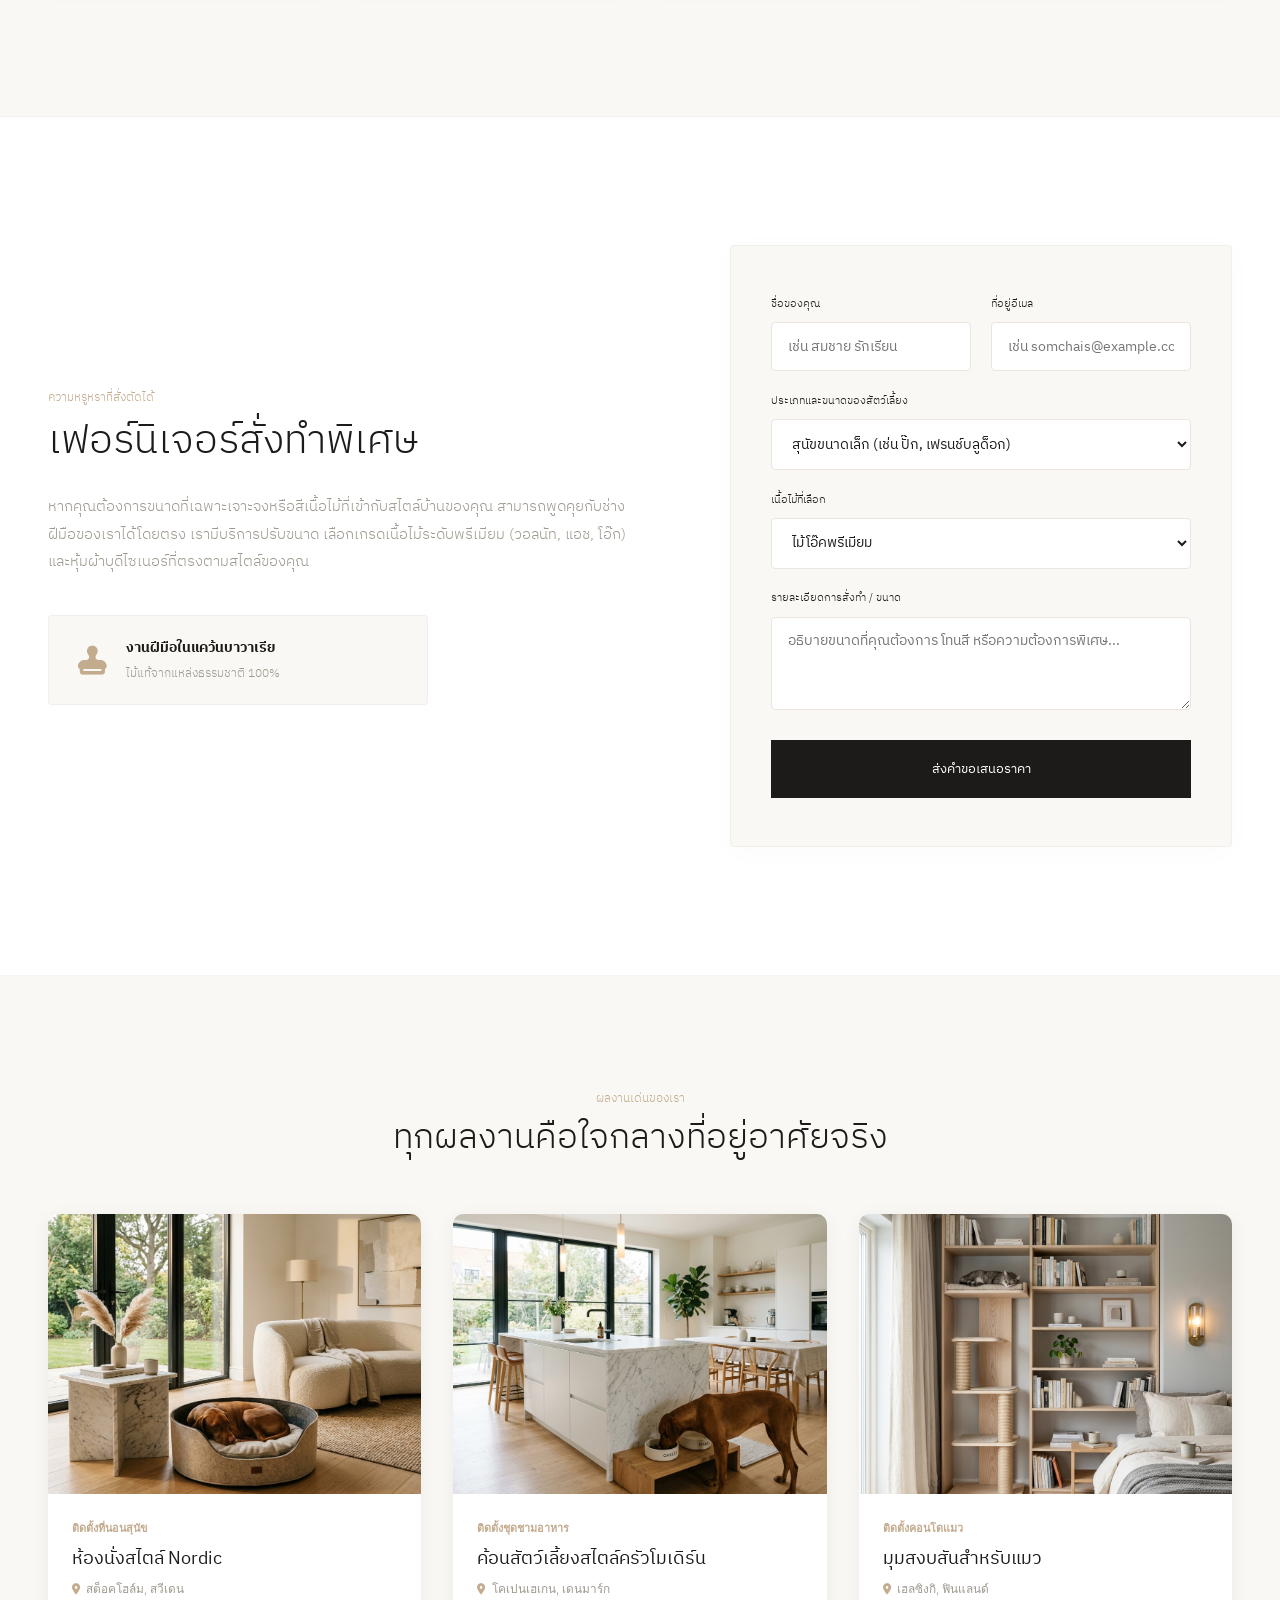
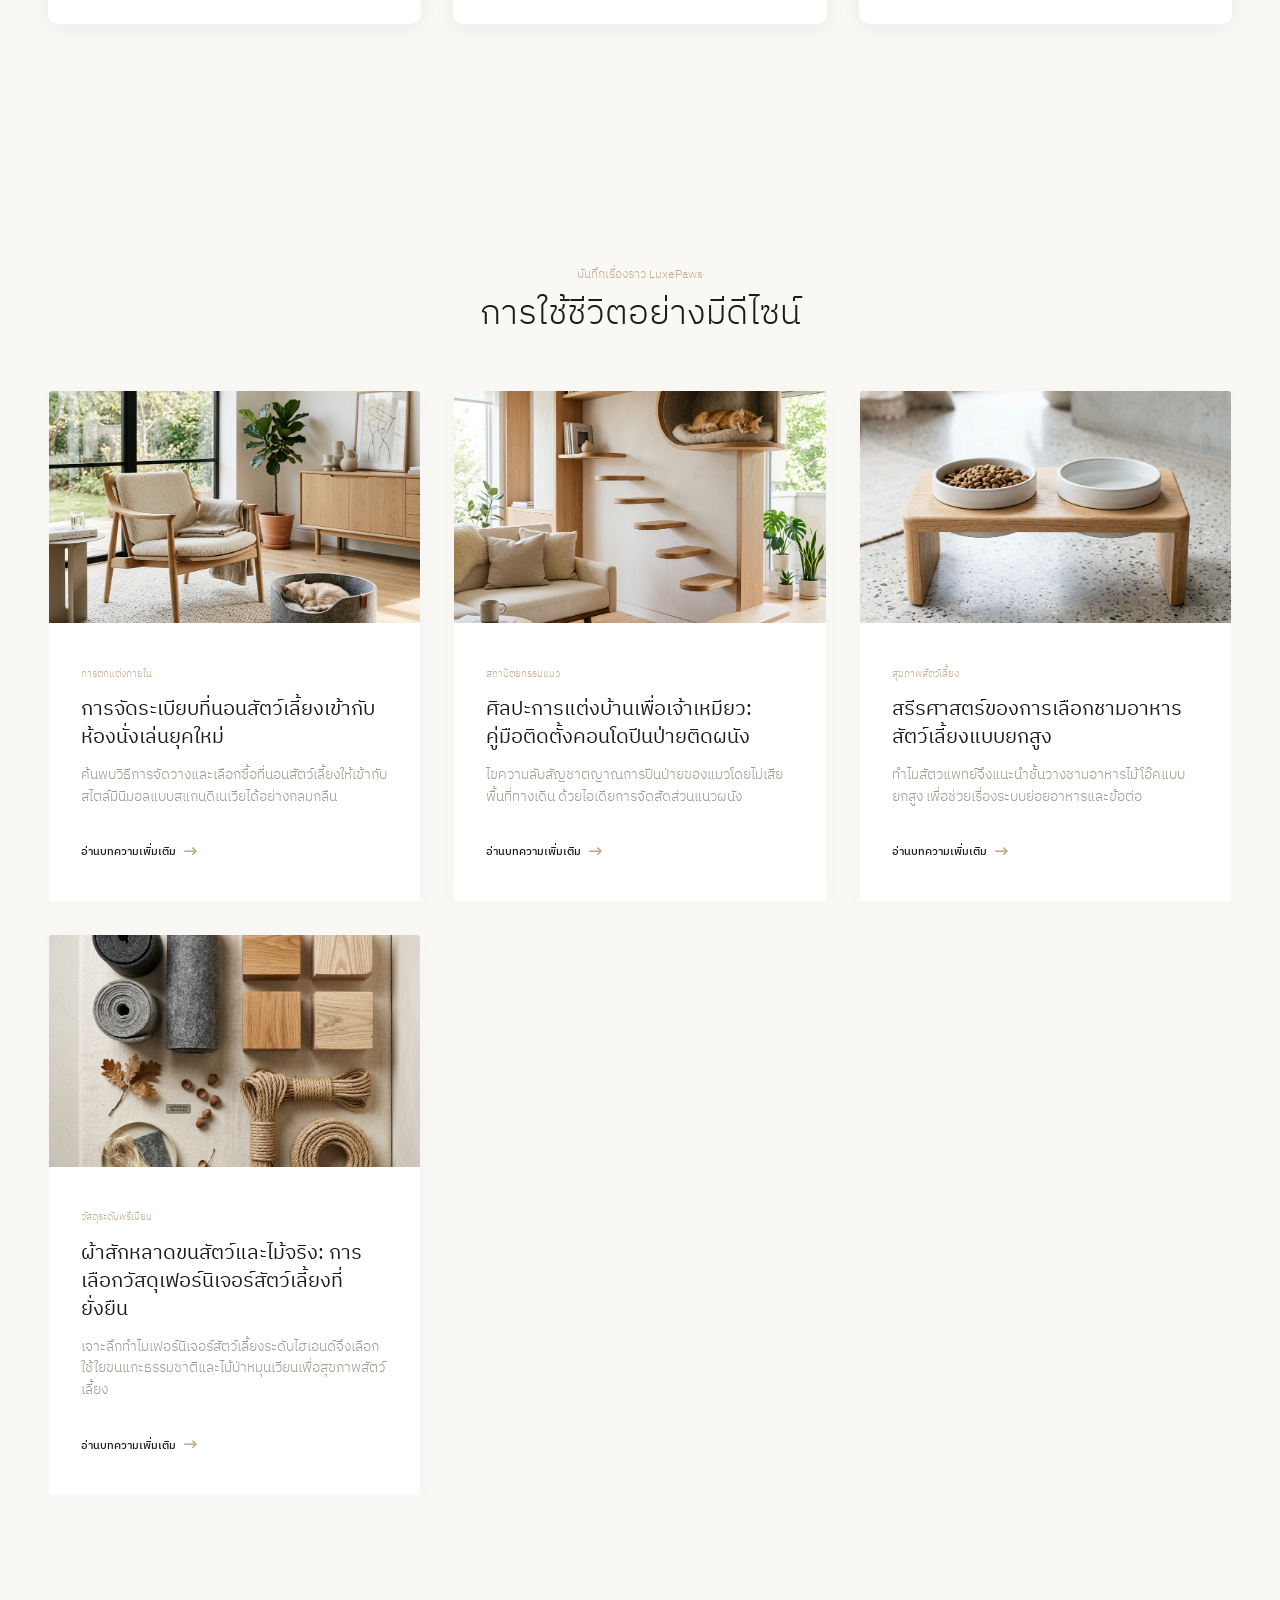
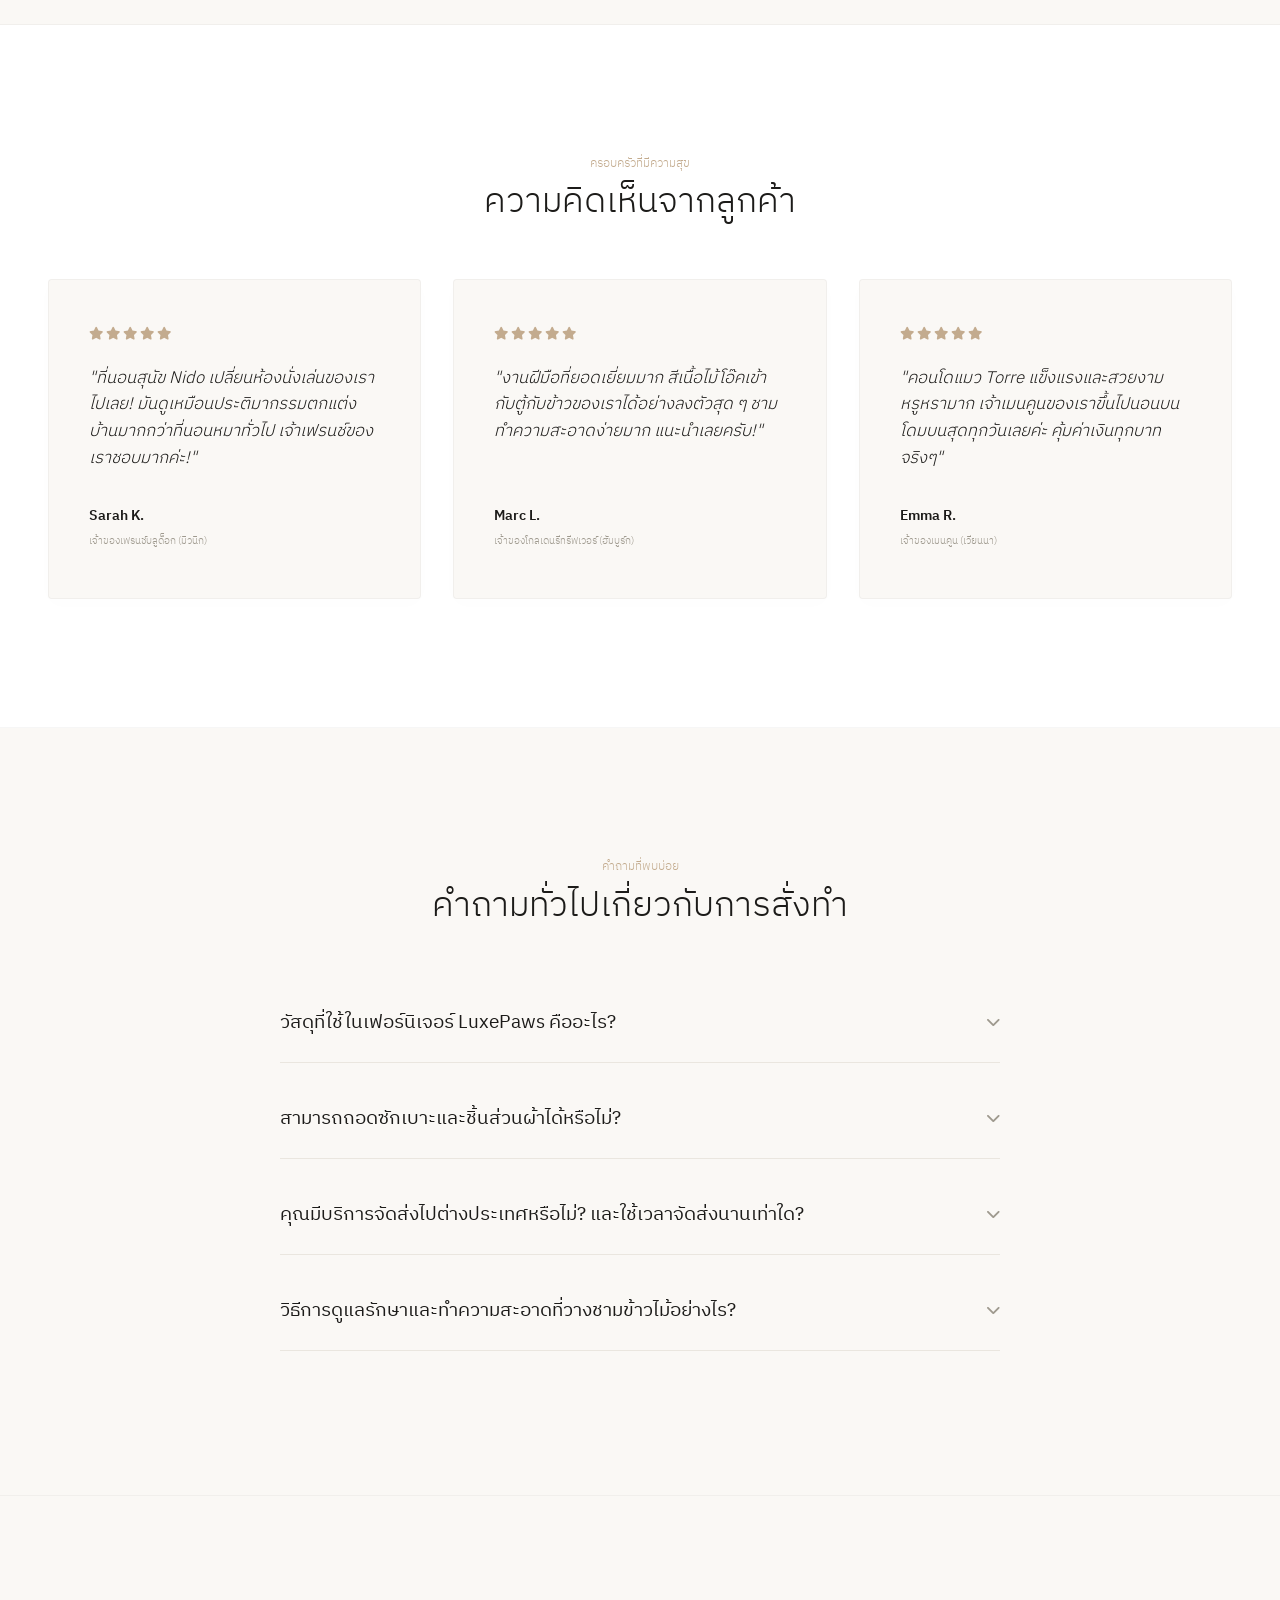
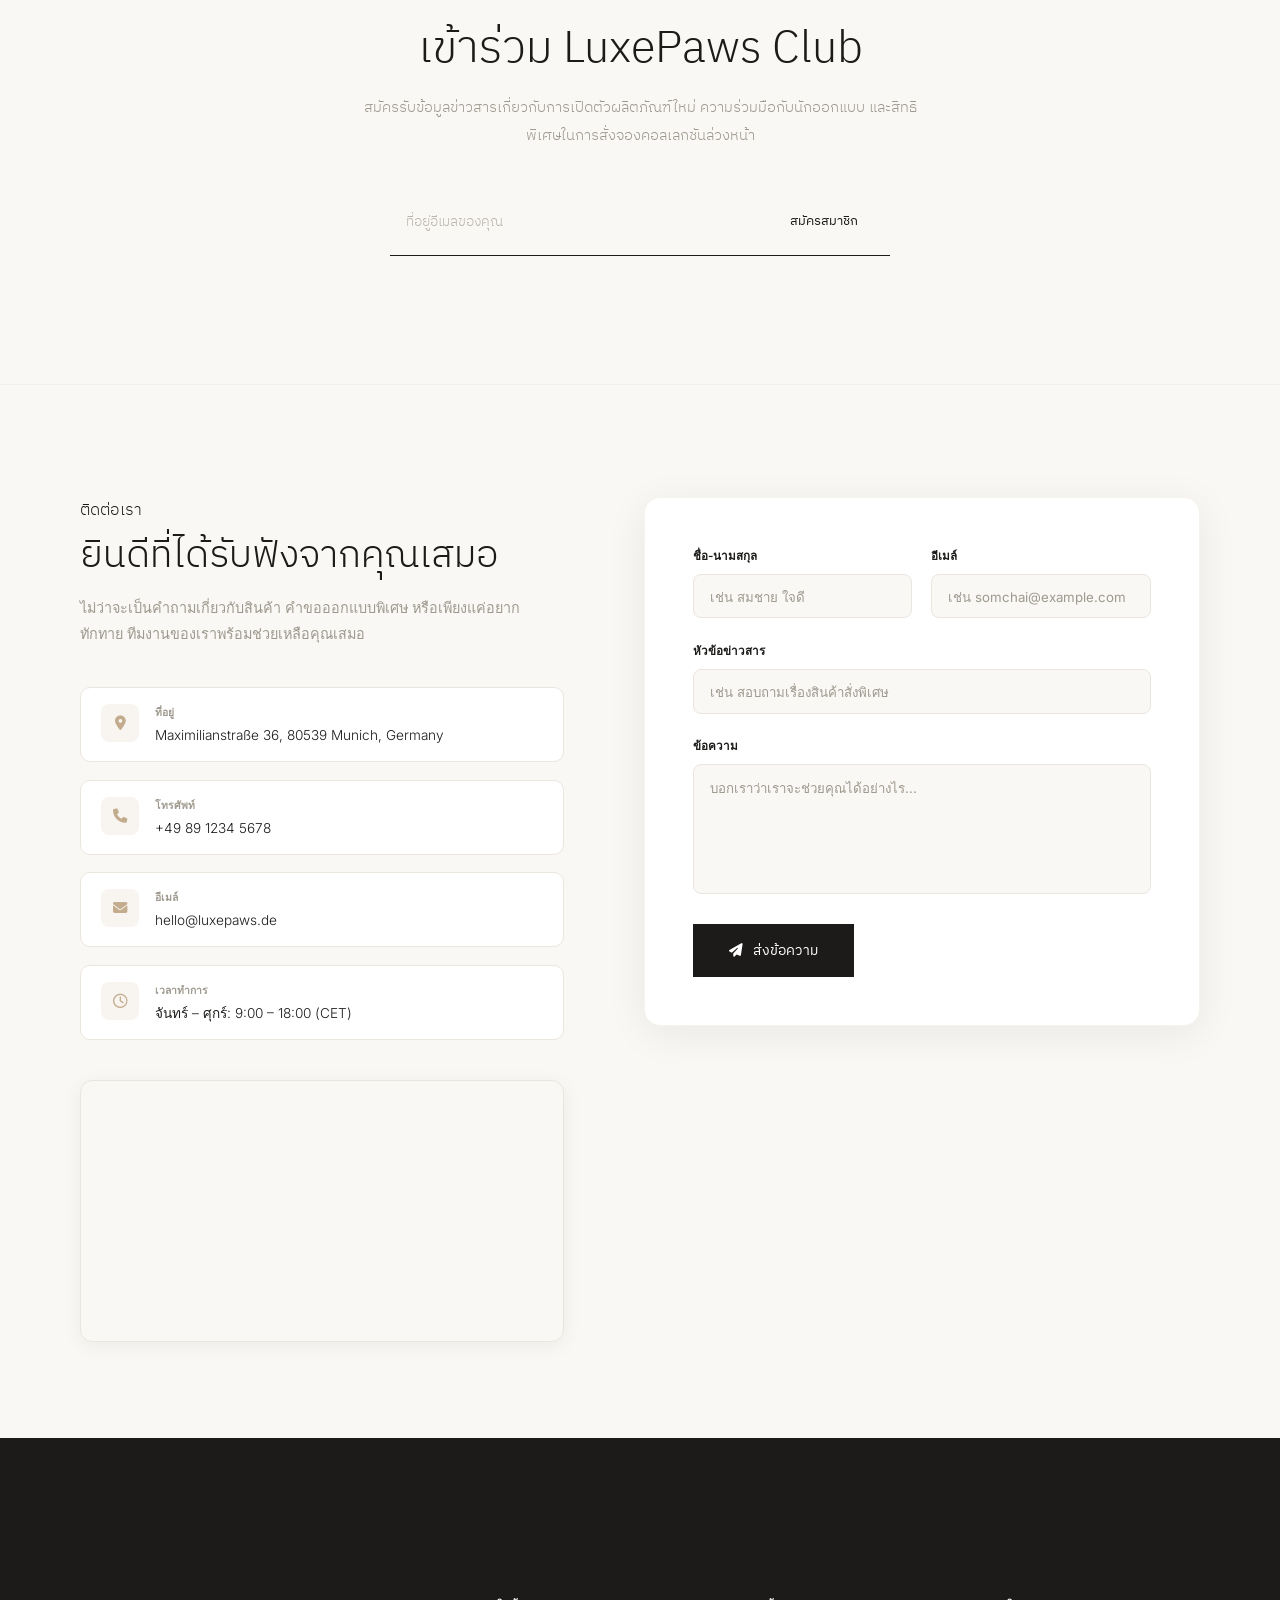
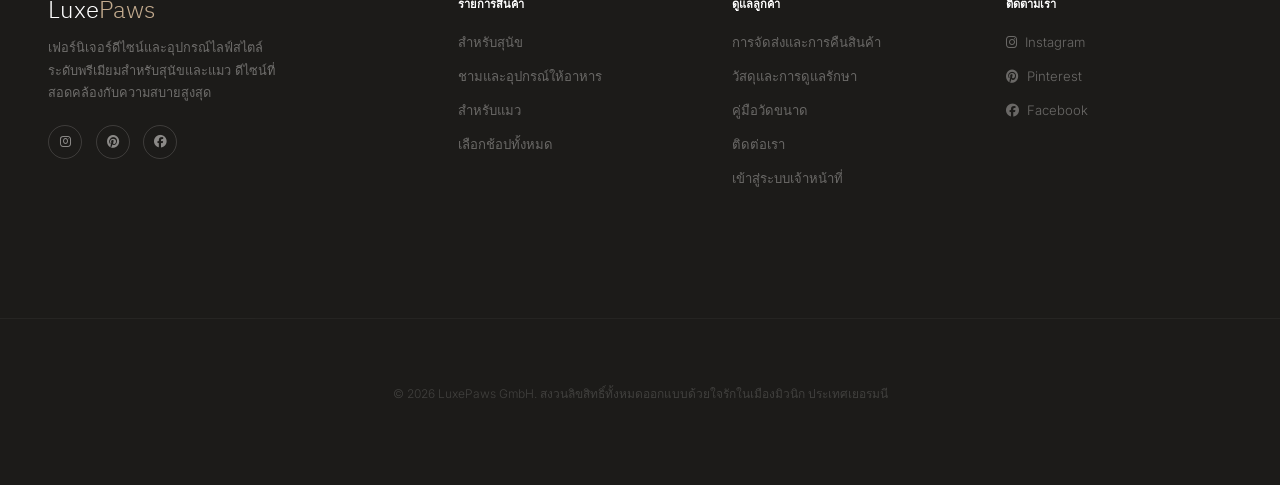
==== commit 41f42e56: "Redesign Contact section: professional 2-col layout with form, info cards, Google Map embed, dark fo" ====
--- a/index.html
+++ b/index.html
@@ -579,44 +579,149 @@
     </div>
   </section>
 
-  <!-- Footer -->
-  <footer id="contactSection">
-    <div class="container">
-      <div class="footer-grid">
-        <div class="footer-brand">
-          <h3>Luxe<span>Paws</span></h3>
-          <p data-i18n="footer_desc">Premium designer furniture and lifestyle accessories for dogs and cats. Form following comfort.</p>
-        </div>
-        <div class="footer-col">
-          <h4 data-i18n="footer_col1_header">Products</h4>
-          <ul>
-            <li><a href="#" class="filter-link" data-target="dog" data-i18n="nav_dogs">Dog Beds</a></li>
-            <li><a href="#" class="filter-link" data-target="accessories" data-i18n="col3_title">Bowl Stands</a></li>
-            <li><a href="#" class="filter-link" data-target="cat" data-i18n="nav_cats">Cat Scratchers</a></li>
-            <li><a href="#" class="filter-link" data-target="all" data-i18n="nav_shop_all">New Arrivals</a></li>
-          </ul>
-        </div>
-        <div class="footer-col">
-          <h4 data-i18n="footer_col2_header">Customer Care</h4>
-          <ul>
-            <li><a href="#" data-i18n="footer_ship">Shipping & Returns</a></li>
-            <li><a href="#" data-i18n="footer_care">Materials & Care</a></li>
-            <li><a href="#" data-i18n="footer_size">Size Guide</a></li>
-            <li><a href="#" data-i18n="footer_contact">Contact Us</a></li>
-            <li><a href="admin.html" data-i18n="footer_admin">Staff Login</a></li>
-          </ul>
-        </div>
-        <div class="footer-col">
-          <h4 data-i18n="footer_col3_header">Follow Us</h4>
-          <ul>
-            <li><a href="#"><i class="fa-brands fa-instagram"></i> Instagram</a></li>
-            <li><a href="#"><i class="fa-brands fa-pinterest"></i> Pinterest</a></li>
-            <li><a href="#"><i class="fa-brands fa-facebook"></i> Facebook</a></li>
-          </ul>
-        </div>
-      </div>
-      <div class="footer-bottom">
-        <p data-i18n="footer_copy">&copy; 2026 LuxePaws GmbH. All rights reserved.</p>
+  <!-- ============================================================ -->
+  <!-- CONTACT SECTION                                             -->
+  <!-- ============================================================ -->
+  <section class="contact-section" id="contactSection">
+    <div class="contact-inner">
+
+      <!-- LEFT: Info + Map -->
+      <div class="contact-info-col">
+        <span class="subtitle" data-i18n="contact_subtitle">Get in Touch</span>
+        <h2 class="contact-title" data-i18n="contact_title">We'd Love to Hear from You</h2>
+        <p class="contact-desc" data-i18n="contact_desc">Whether you have a question about our products, a custom design request, or simply want to say hello — our team is ready to help.</p>
+
+        <!-- Info Cards -->
+        <div class="contact-cards">
+          <div class="contact-card">
+            <div class="contact-card__icon"><i class="fa-solid fa-location-dot"></i></div>
+            <div>
+              <p class="contact-card__label" data-i18n="contact_address_label">Address</p>
+              <p class="contact-card__value" data-i18n="contact_address">Maximilianstraße 36, 80539 Munich, Germany</p>
+            </div>
+          </div>
+          <div class="contact-card">
+            <div class="contact-card__icon"><i class="fa-solid fa-phone"></i></div>
+            <div>
+              <p class="contact-card__label" data-i18n="contact_phone_label">Phone</p>
+              <p class="contact-card__value"><a href="tel:+498912345678" data-i18n="contact_phone">+49 89 1234 5678</a></p>
+            </div>
+          </div>
+          <div class="contact-card">
+            <div class="contact-card__icon"><i class="fa-solid fa-envelope"></i></div>
+            <div>
+              <p class="contact-card__label" data-i18n="contact_email_label2">Email</p>
+              <p class="contact-card__value"><a href="mailto:hello@luxepaws.de" data-i18n="contact_email_addr">hello@luxepaws.de</a></p>
+            </div>
+          </div>
+          <div class="contact-card">
+            <div class="contact-card__icon"><i class="fa-regular fa-clock"></i></div>
+            <div>
+              <p class="contact-card__label" data-i18n="contact_hours_label">Studio Hours</p>
+              <p class="contact-card__value" data-i18n="contact_hours">Mon – Fri: 9:00 – 18:00 (CET)</p>
+            </div>
+          </div>
+        </div>
+
+        <!-- Google Map Embed -->
+        <div class="contact-map">
+          <iframe
+            title="LuxePaws Studio Location"
+            src="https://www.google.com/maps/embed?pb=!1m18!1m12!1m3!1d2662.1752596688697!2d11.57976!3d48.13767!2m3!1f0!2f0!3f0!3m2!1i1024!2i768!4f13.1!3m3!1m2!1s0x479e75f9a38c5fd7%3A0x7f5a96e4a4b9c3d4!2sMaximilianstra%C3%9Fe%2036%2C%2080539%20M%C3%BCnchen%2C%20Germany!5e0!3m2!1sen!2sde!4v1720000000000!5m2!1sen!2sde"
+            width="100%"
+            height="260"
+            style="border:0;"
+            allowfullscreen=""
+            loading="lazy"
+            referrerpolicy="no-referrer-when-downgrade">
+          </iframe>
+        </div>
+      </div>
+
+      <!-- RIGHT: Contact Form -->
+      <div class="contact-form-col">
+        <form class="contact-form" id="contactForm" novalidate>
+          <div class="cf-row">
+            <div class="cf-group">
+              <label for="cfName" data-i18n="contact_name_label">Full Name</label>
+              <input type="text" id="cfName" name="name" required autocomplete="name"
+                placeholder="e.g. Jane Smith" data-i18n-placeholder="contact_name_ph">
+            </div>
+            <div class="cf-group">
+              <label for="cfEmail" data-i18n="contact_email_label">Email Address</label>
+              <input type="email" id="cfEmail" name="email" required autocomplete="email"
+                placeholder="e.g. jane@example.com" data-i18n-placeholder="contact_email_ph">
+            </div>
+          </div>
+          <div class="cf-group">
+            <label for="cfSubject" data-i18n="contact_subject_label">Subject</label>
+            <input type="text" id="cfSubject" name="subject"
+              placeholder="e.g. Custom order inquiry" data-i18n-placeholder="contact_subject_ph">
+          </div>
+          <div class="cf-group">
+            <label for="cfMessage" data-i18n="contact_msg_label">Message</label>
+            <textarea id="cfMessage" name="message" rows="6" required
+              placeholder="Tell us how we can help you..." data-i18n-placeholder="contact_msg_ph"></textarea>
+          </div>
+          <button type="submit" class="btn btn-primary cf-submit" id="cfSubmitBtn">
+            <i class="fa-solid fa-paper-plane"></i>
+            <span data-i18n="contact_send_btn">Send Message</span>
+          </button>
+          <div class="cf-success" id="cfSuccess" style="display:none;">
+            <i class="fa-solid fa-circle-check"></i>
+            <span data-i18n="contact_success">Thank you! We'll get back to you within 24 hours.</span>
+          </div>
+        </form>
+      </div>
+
+    </div><!-- /contact-inner -->
+  </section>
+
+  <!-- ============================================================ -->
+  <!-- FOOTER                                                       -->
+  <!-- ============================================================ -->
+  <footer id="siteFooter">
+    <div class="container footer-grid">
+      <div class="footer-brand">
+        <h3>Luxe<span>Paws</span></h3>
+        <p data-i18n="footer_desc">Premium designer furniture and lifestyle accessories for dogs and cats. Form following comfort.</p>
+        <div class="footer-socials">
+          <a href="#" aria-label="Instagram"><i class="fa-brands fa-instagram"></i></a>
+          <a href="#" aria-label="Pinterest"><i class="fa-brands fa-pinterest"></i></a>
+          <a href="#" aria-label="Facebook"><i class="fa-brands fa-facebook"></i></a>
+        </div>
+      </div>
+      <div class="footer-col">
+        <h4 data-i18n="footer_col1_header">Products</h4>
+        <ul>
+          <li><a href="#" class="filter-link" data-target="dog" data-i18n="nav_dogs">Dog Beds</a></li>
+          <li><a href="#" class="filter-link" data-target="accessories" data-i18n="col3_title">Bowl Stands</a></li>
+          <li><a href="#" class="filter-link" data-target="cat" data-i18n="nav_cats">Cat Scratchers</a></li>
+          <li><a href="#" class="filter-link" data-target="all" data-i18n="nav_shop_all">New Arrivals</a></li>
+        </ul>
+      </div>
+      <div class="footer-col">
+        <h4 data-i18n="footer_col2_header">Customer Care</h4>
+        <ul>
+          <li><a href="#" data-i18n="footer_ship">Shipping &amp; Returns</a></li>
+          <li><a href="#" data-i18n="footer_care">Materials &amp; Care</a></li>
+          <li><a href="#" data-i18n="footer_size">Size Guide</a></li>
+          <li><a href="#contactSection" data-i18n="footer_contact">Contact Us</a></li>
+          <li><a href="admin.html" data-i18n="footer_admin">Staff Login</a></li>
+        </ul>
+      </div>
+      <div class="footer-col">
+        <h4 data-i18n="footer_col3_header">Follow Us</h4>
+        <ul>
+          <li><a href="#"><i class="fa-brands fa-instagram"></i> Instagram</a></li>
+          <li><a href="#"><i class="fa-brands fa-pinterest"></i> Pinterest</a></li>
+          <li><a href="#"><i class="fa-brands fa-facebook"></i> Facebook</a></li>
+        </ul>
+      </div>
+    </div>
+    <div class="footer-bottom">
+      <div class="container footer-bottom-inner">
+        <p data-i18n="footer_copy">© 2026 LuxePaws GmbH. All rights reserved.</p>
         <p data-i18n="footer_loc">Designed with passion in Munich, Germany.</p>
       </div>
     </div>
--- a/index.css
+++ b/index.css
@@ -3285,3 +3285,366 @@
 @media (max-width: 600px) {
   .portfolio-grid { grid-template-columns: 1fr; }
 }
+
+/* ==========================================================
+   CONTACT SECTION
+   ========================================================== */
+
+.contact-section {
+  background: var(--color-light);
+  padding: 7rem 0 6rem;
+}
+
+.contact-inner {
+  max-width: 1200px;
+  margin: 0 auto;
+  padding: 0 40px;
+  display: grid;
+  grid-template-columns: 1fr 1.15fr;
+  gap: 5rem;
+  align-items: start;
+}
+
+/* -- Left column -- */
+.contact-info-col {
+  display: flex;
+  flex-direction: column;
+  gap: 0;
+}
+
+.contact-title {
+  font-family: var(--font-serif);
+  font-size: 2.4rem;
+  font-weight: 300;
+  line-height: 1.2;
+  color: var(--color-dark);
+  margin: 0.5rem 0 1rem;
+}
+
+.contact-desc {
+  font-family: var(--font-menu);
+  font-size: 0.9rem;
+  line-height: 1.8;
+  color: var(--color-muted);
+  margin-bottom: 2.5rem;
+  max-width: 440px;
+}
+
+/* Info cards */
+.contact-cards {
+  display: flex;
+  flex-direction: column;
+  gap: 1.1rem;
+  margin-bottom: 2.5rem;
+}
+
+.contact-card {
+  display: flex;
+  align-items: flex-start;
+  gap: 1rem;
+  padding: 1rem 1.25rem;
+  background: var(--color-white);
+  border: 1px solid var(--color-light-gray);
+  border-radius: 10px;
+  transition: box-shadow 0.25s ease, border-color 0.25s ease;
+}
+
+.contact-card:hover {
+  box-shadow: 0 6px 24px rgba(28,27,25,0.07);
+  border-color: var(--color-accent);
+}
+
+.contact-card__icon {
+  flex-shrink: 0;
+  width: 38px;
+  height: 38px;
+  background: rgba(195,171,142,0.12);
+  border-radius: 8px;
+  display: flex;
+  align-items: center;
+  justify-content: center;
+  color: var(--color-accent);
+  font-size: 0.9rem;
+}
+
+.contact-card__label {
+  font-family: var(--font-menu);
+  font-size: 0.65rem;
+  font-weight: 700;
+  letter-spacing: 0.12em;
+  text-transform: uppercase;
+  color: var(--color-muted);
+  margin-bottom: 0.2rem;
+}
+
+.contact-card__value {
+  font-family: var(--font-menu);
+  font-size: 0.85rem;
+  color: var(--color-dark);
+  line-height: 1.4;
+}
+
+.contact-card__value a {
+  color: var(--color-dark);
+  text-decoration: none;
+  transition: color 0.2s;
+}
+
+.contact-card__value a:hover {
+  color: var(--color-accent);
+}
+
+/* Google Map */
+.contact-map {
+  border-radius: 12px;
+  overflow: hidden;
+  border: 1px solid var(--color-light-gray);
+  box-shadow: 0 4px 20px rgba(28,27,25,0.06);
+  line-height: 0;
+}
+
+.contact-map iframe {
+  display: block;
+  filter: grayscale(15%) contrast(1.02);
+  transition: filter 0.3s;
+}
+
+.contact-map:hover iframe {
+  filter: grayscale(0%) contrast(1.05);
+}
+
+/* -- Right column: Form -- */
+.contact-form-col {
+  background: var(--color-white);
+  border-radius: 16px;
+  padding: 3rem;
+  box-shadow: 0 8px 40px rgba(28,27,25,0.07);
+  border: 1px solid rgba(195,171,142,0.15);
+}
+
+.contact-form {
+  display: flex;
+  flex-direction: column;
+  gap: 1.4rem;
+}
+
+.cf-row {
+  display: grid;
+  grid-template-columns: 1fr 1fr;
+  gap: 1.2rem;
+}
+
+.cf-group {
+  display: flex;
+  flex-direction: column;
+  gap: 0.45rem;
+}
+
+.cf-group label {
+  font-family: var(--font-menu);
+  font-size: 0.73rem;
+  font-weight: 600;
+  letter-spacing: 0.05em;
+  color: var(--color-dark);
+  text-transform: uppercase;
+}
+
+.cf-group input,
+.cf-group textarea {
+  font-family: var(--font-menu);
+  font-size: 0.88rem;
+  color: var(--color-dark);
+  background: var(--color-light);
+  border: 1.5px solid var(--color-light-gray);
+  border-radius: 8px;
+  padding: 0.8rem 1rem;
+  transition: border-color 0.25s, box-shadow 0.25s;
+  outline: none;
+  resize: none;
+  width: 100%;
+}
+
+.cf-group input::placeholder,
+.cf-group textarea::placeholder {
+  color: var(--color-muted);
+  font-size: 0.83rem;
+}
+
+.cf-group input:focus,
+.cf-group textarea:focus {
+  border-color: var(--color-accent);
+  background: var(--color-white);
+  box-shadow: 0 0 0 3px rgba(195,171,142,0.15);
+}
+
+/* Submit button */
+.cf-submit {
+  display: inline-flex;
+  align-items: center;
+  justify-content: center;
+  gap: 0.6rem;
+  padding: 0.9rem 2.2rem;
+  font-size: 0.85rem;
+  letter-spacing: 0.06em;
+  margin-top: 0.5rem;
+  align-self: flex-start;
+  transition: all 0.3s cubic-bezier(0.25,1,0.5,1);
+}
+
+.cf-submit:hover {
+  transform: translateY(-2px);
+  box-shadow: 0 8px 24px rgba(195,171,142,0.3);
+}
+
+/* Success message */
+.cf-success {
+  display: flex;
+  align-items: center;
+  gap: 0.7rem;
+  padding: 1rem 1.2rem;
+  background: rgba(90,190,120,0.08);
+  border: 1px solid rgba(90,190,120,0.3);
+  border-radius: 8px;
+  font-family: var(--font-menu);
+  font-size: 0.85rem;
+  color: #2a7a4a;
+  animation: fadeInUp 0.4s ease;
+}
+
+.cf-success i {
+  font-size: 1.1rem;
+  color: #3aaa6a;
+  flex-shrink: 0;
+}
+
+/* -- Footer redesign -- */
+#siteFooter {
+  background-color: var(--color-dark);
+  color: rgba(250,248,245,0.65);
+}
+
+#siteFooter .footer-grid {
+  display: grid;
+  grid-template-columns: 1.6fr 1fr 1fr 1fr;
+  gap: 3rem;
+  padding-top: 4rem;
+  padding-bottom: 3rem;
+}
+
+#siteFooter .footer-brand h3 {
+  font-family: var(--font-serif);
+  font-size: 1.5rem;
+  font-weight: 300;
+  letter-spacing: 0.18em;
+  text-transform: uppercase;
+  color: var(--color-white);
+  margin-bottom: 0.75rem;
+}
+
+#siteFooter .footer-brand h3 span {
+  color: var(--color-accent);
+}
+
+#siteFooter .footer-brand p {
+  font-family: var(--font-menu);
+  font-size: 0.8rem;
+  line-height: 1.75;
+  color: rgba(250,248,245,0.5);
+  max-width: 240px;
+  margin-bottom: 1.25rem;
+}
+
+.footer-socials {
+  display: flex;
+  gap: 0.85rem;
+}
+
+.footer-socials a {
+  width: 34px;
+  height: 34px;
+  border-radius: 50%;
+  border: 1px solid rgba(250,248,245,0.15);
+  display: flex;
+  align-items: center;
+  justify-content: center;
+  color: rgba(250,248,245,0.5);
+  font-size: 0.8rem;
+  text-decoration: none;
+  transition: background 0.2s, border-color 0.2s, color 0.2s;
+}
+
+.footer-socials a:hover {
+  background: var(--color-accent);
+  border-color: var(--color-accent);
+  color: var(--color-dark);
+}
+
+#siteFooter .footer-col h4 {
+  font-family: var(--font-menu);
+  font-size: 0.7rem;
+  font-weight: 700;
+  letter-spacing: 0.14em;
+  text-transform: uppercase;
+  color: var(--color-white);
+  margin-bottom: 1.25rem;
+}
+
+#siteFooter .footer-col ul {
+  list-style: none;
+  display: flex;
+  flex-direction: column;
+  gap: 0.65rem;
+}
+
+#siteFooter .footer-col ul li a {
+  font-family: var(--font-menu);
+  font-size: 0.82rem;
+  color: rgba(250,248,245,0.5);
+  text-decoration: none;
+  transition: color 0.2s;
+  display: flex;
+  align-items: center;
+  gap: 0.5rem;
+}
+
+#siteFooter .footer-col ul li a:hover {
+  color: var(--color-accent);
+}
+
+.footer-bottom {
+  border-top: 1px solid rgba(250,248,245,0.08);
+}
+
+.footer-bottom-inner {
+  display: flex;
+  align-items: center;
+  justify-content: space-between;
+  padding: 1.5rem 0;
+}
+
+.footer-bottom-inner p {
+  font-family: var(--font-menu);
+  font-size: 0.75rem;
+  color: rgba(250,248,245,0.3);
+}
+
+/* Responsive */
+@media (max-width: 960px) {
+  .contact-inner {
+    grid-template-columns: 1fr;
+    gap: 3rem;
+    padding: 0 24px;
+  }
+  .contact-title { font-size: 1.9rem; }
+  #siteFooter .footer-grid {
+    grid-template-columns: 1fr 1fr;
+    gap: 2rem;
+  }
+}
+
+@media (max-width: 600px) {
+  .cf-row { grid-template-columns: 1fr; }
+  .contact-form-col { padding: 2rem 1.5rem; }
+  #siteFooter .footer-grid { grid-template-columns: 1fr; }
+  .footer-bottom-inner { flex-direction: column; gap: 0.5rem; text-align: center; }
+}
